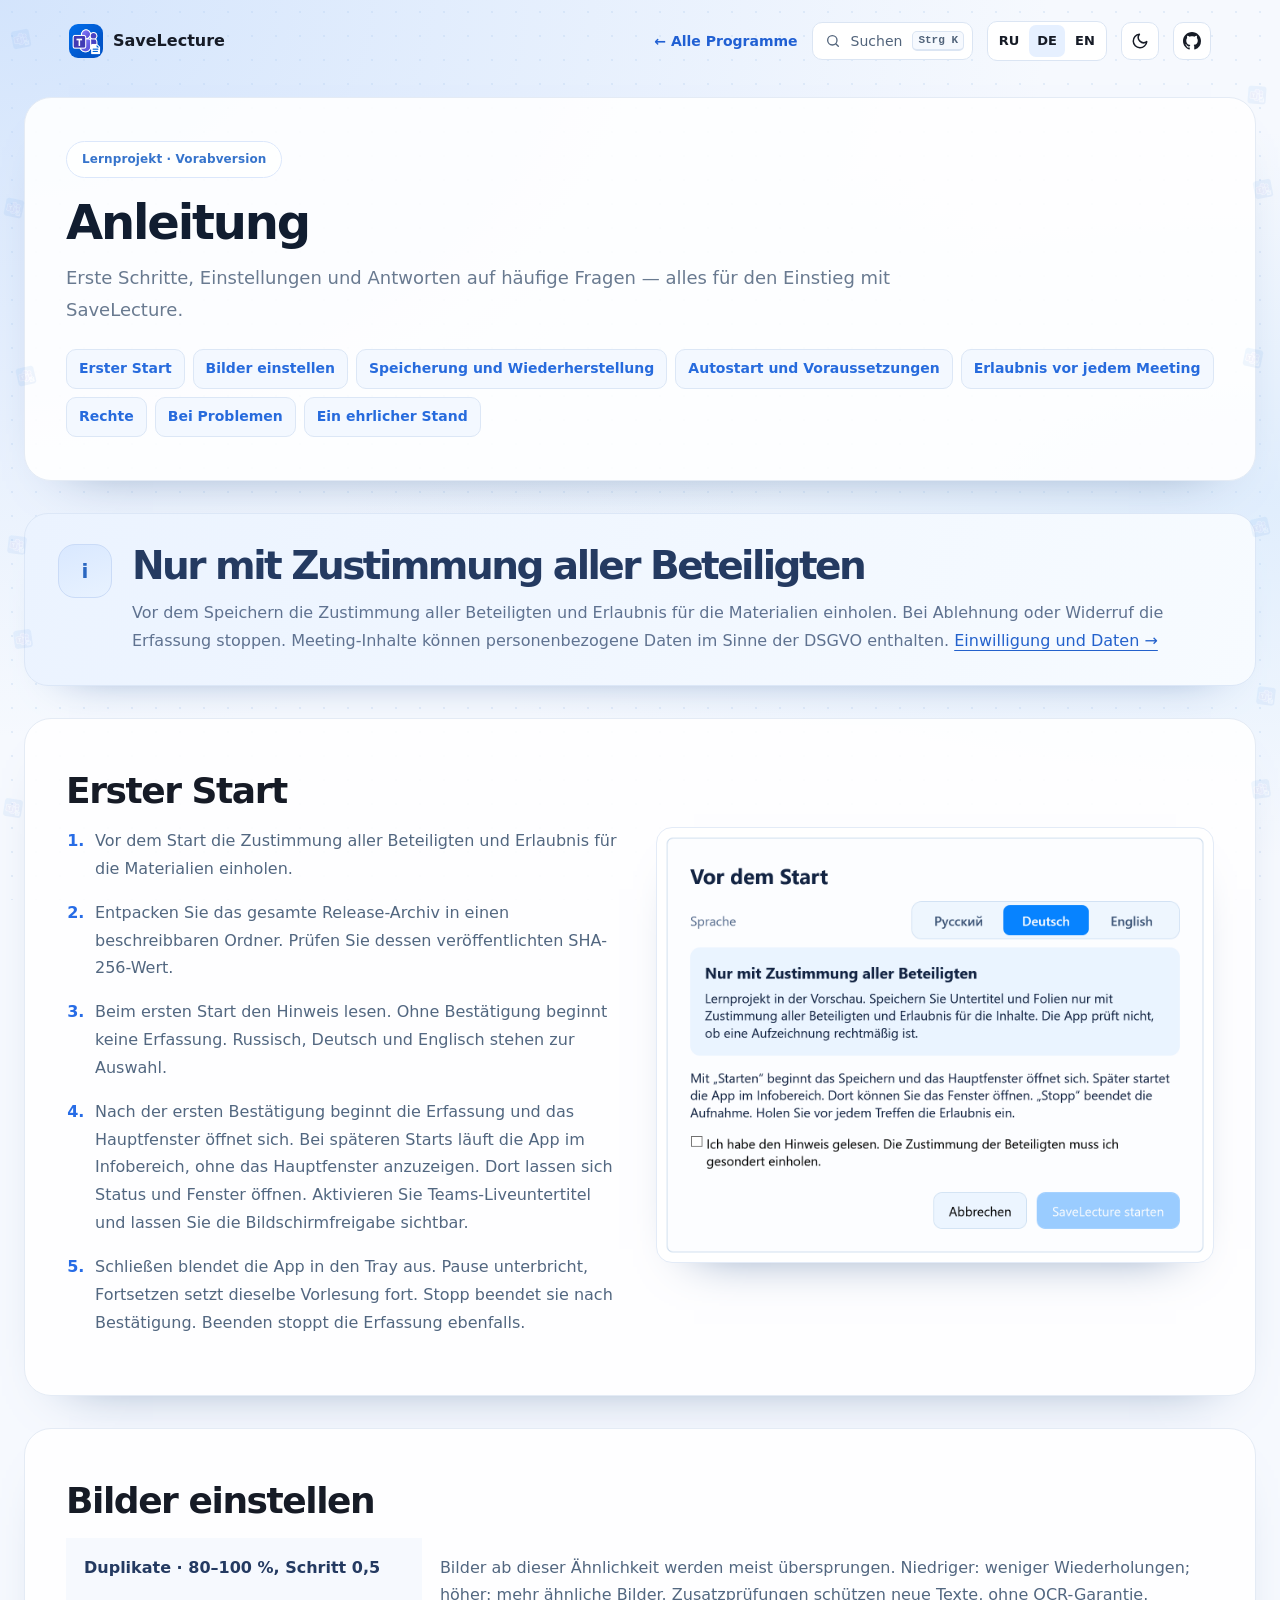
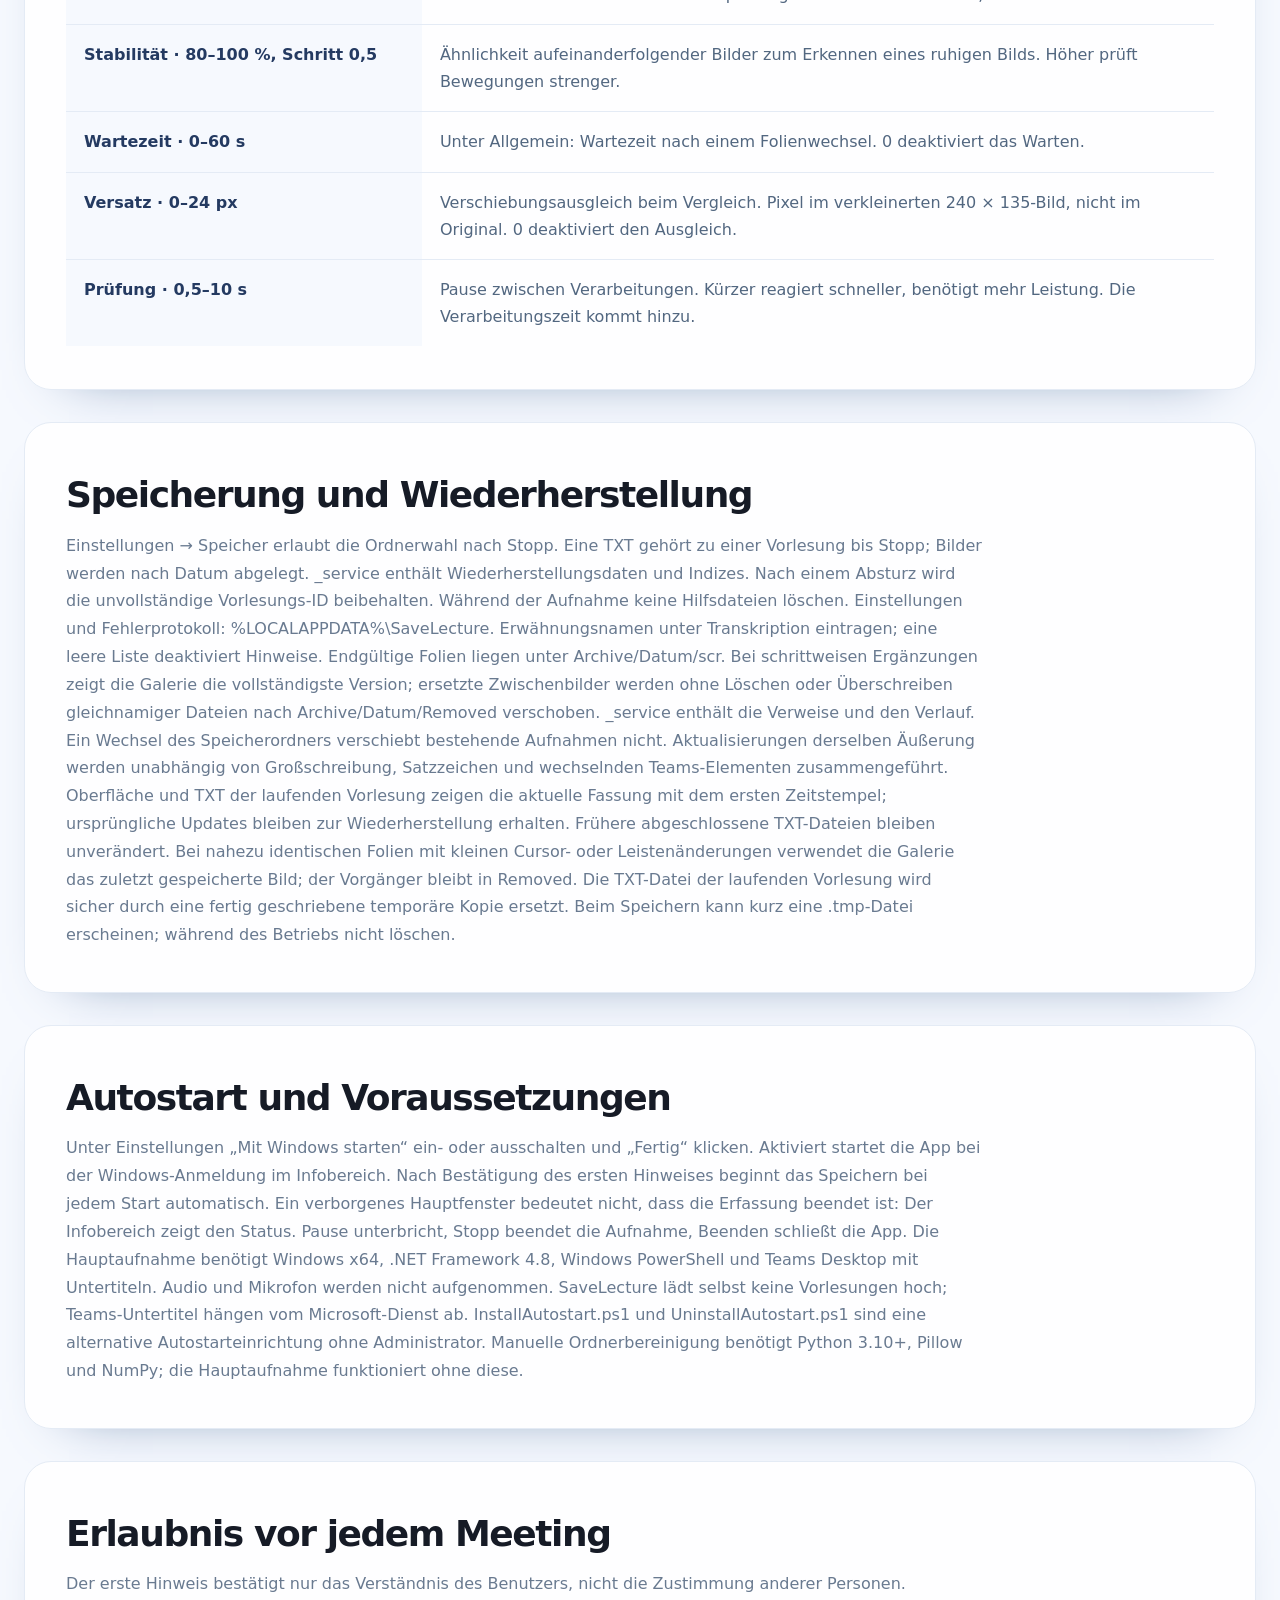
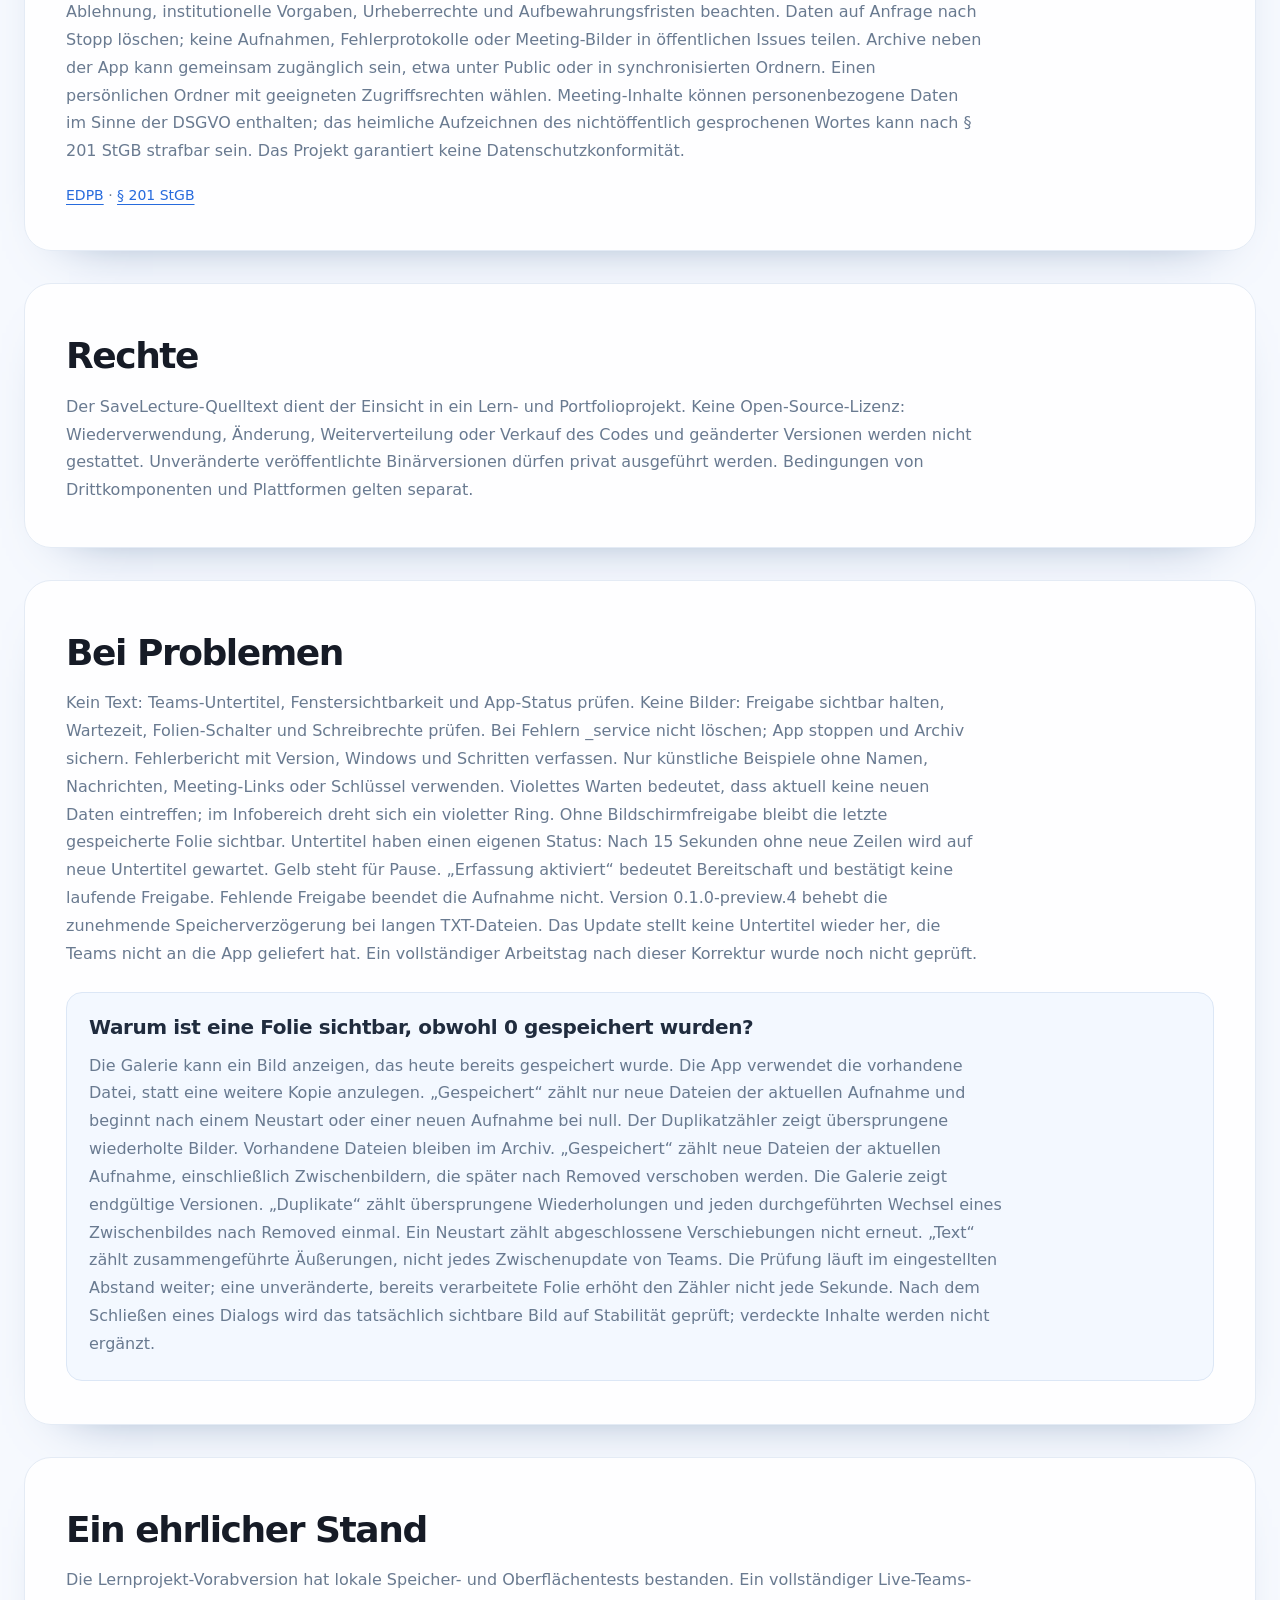
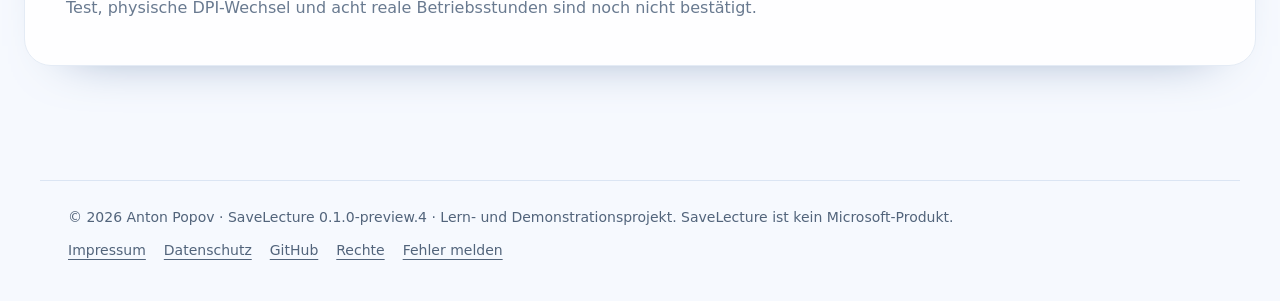
==== website/Guide-de.html @ 5f436f2b "kit: quiet side decor of program icons on wide screens One fixed, aria-hidden layer in the page marg" ====
<!doctype html>
<html lang="de"><head><meta charset="utf-8"><meta name="viewport" content="width=device-width,initial-scale=1"><meta name="color-scheme" content="light dark"><meta name="description" content="Teams-Untertitel und Folien an einem Ort. SaveLecture speichert erlaubte Lernmaterialien, damit Sie sie später in Ruhe nachlesen können."><title>SaveLecture — Anleitung</title>
<link rel="icon" href="assets/icon.png">
<script src="assets/kit/kit-theme.js"></script>
<link rel="stylesheet" href="assets/kit/kit.css?v=2026.11.06-2">
<link rel="stylesheet" href="site.css?v=24bf59f0574a">
<script src="assets/kit/programs.js?v=2026.11.06-2" defer></script>
<script src="assets/kit/kit.js?v=2026.11.06-2" defer></script>
</head>
<body class="ppk-page">
<a class="ppk-skip" href="#main">Zum Inhalt</a>
<div class="ppk-nav-wrap" id="ppk-nav-wrap">
<nav class="ppk-nav" aria-label="Hauptnavigation"><a class="ppk-brand" href="index.html"><img src="assets/icon.png" alt="" width="34" height="34"><span>SaveLecture</span></a><span class="ppk-spacer"></span><a class="ppk-back" href="https://popovantondev.github.io/popovantondev/index.html">← Alle Programme</a><button class="ppk-search-btn" type="button" data-ppk-open-search aria-label="Programme durchsuchen"><span>Suchen</span><kbd>Strg K</kbd></button><div class="ppk-langs"><a href="Guide-ru.html" lang="ru" hreflang="ru">RU</a><a href="Guide-de.html" lang="de" hreflang="de" aria-current="page">DE</a><a href="Guide-en.html" lang="en" hreflang="en">EN</a></div><button class="ppk-icon-btn ppk-theme-btn" type="button" data-ppk-theme aria-label="Farbschema wechseln"></button><a class="ppk-icon-btn ppk-gh-btn" href="https://github.com/popovantondev/SaveLecture" aria-label="GitHub"></a></nav>
</div>
<main class="shell guide" id="main"><section class="section guide-intro"><div class="eyebrow">Lernprojekt · Vorabversion</div><h1>Anleitung</h1><p class="guide-lead">Erste Schritte, Einstellungen und Antworten auf häufige Fragen — alles für den Einstieg mit SaveLecture.</p><nav class="guide-nav" aria-label="Inhalt"><a href="#steps">Erster Start</a><a href="#settings">Bilder einstellen</a><a href="#storage">Speicherung und Wiederherstellung</a><a href="#startup">Autostart und Voraussetzungen</a><a href="#privacy">Erlaubnis vor jedem Meeting</a><a href="#rights">Rechte</a><a href="#trouble">Bei Problemen</a><a href="#limits">Ein ehrlicher Stand</a></nav></section><aside class="consent"><div class="shield" aria-hidden="true">i</div><div><h2>Nur mit Zustimmung aller Beteiligten</h2><p>Vor dem Speichern die Zustimmung aller Beteiligten und Erlaubnis für die Materialien einholen. Bei Ablehnung oder Widerruf die Erfassung stoppen. Meeting-Inhalte können personenbezogene Daten im Sinne der DSGVO enthalten. <a href="Guide-de.html#privacy">Einwilligung und Daten →</a></p></div></aside><section class="section guide-section"><h2 id="steps">Erster Start</h2><div class="guide-steps"><ol><li>Vor dem Start die Zustimmung aller Beteiligten und Erlaubnis für die Materialien einholen.</li><li>Entpacken Sie das gesamte Release-Archiv in einen beschreibbaren Ordner. Prüfen Sie dessen veröffentlichten SHA-256-Wert.</li><li>Beim ersten Start den Hinweis lesen. Ohne Bestätigung beginnt keine Erfassung. Russisch, Deutsch und Englisch stehen zur Auswahl.</li><li>Nach der ersten Bestätigung beginnt die Erfassung und das Hauptfenster öffnet sich. Bei späteren Starts läuft die App im Infobereich, ohne das Hauptfenster anzuzeigen. Dort lassen sich Status und Fenster öffnen. Aktivieren Sie Teams-Liveuntertitel und lassen Sie die Bildschirmfreigabe sichtbar.</li><li>Schließen blendet die App in den Tray aus. Pause unterbricht, Fortsetzen setzt dieselbe Vorlesung fort. Stopp beendet sie nach Bestätigung. Beenden stoppt die Erfassung ebenfalls.</li></ol><a class="settings-shot" href="assets/consent-de.png?v=df753aab38fe"><img src="assets/consent-de.png?v=df753aab38fe" width="664" height="514" alt="Nur mit Zustimmung aller Beteiligten"></a></div></section><section class="section guide-section"><h2 id="settings">Bilder einstellen</h2><table class="settings-table"><tr><th>Duplikate · 80–100 %, Schritt 0,5</th><td>Bilder ab dieser Ähnlichkeit werden meist übersprungen. Niedriger: weniger Wiederholungen; höher: mehr ähnliche Bilder. Zusatzprüfungen schützen neue Texte, ohne OCR-Garantie.</td></tr><tr><th>Stabilität · 80–100 %, Schritt 0,5</th><td>Ähnlichkeit aufeinanderfolgender Bilder zum Erkennen eines ruhigen Bilds. Höher prüft Bewegungen strenger.</td></tr><tr><th>Wartezeit · 0–60 s</th><td>Unter Allgemein: Wartezeit nach einem Folienwechsel. 0 deaktiviert das Warten.</td></tr><tr><th>Versatz · 0–24 px</th><td>Verschiebungsausgleich beim Vergleich. Pixel im verkleinerten 240 × 135-Bild, nicht im Original. 0 deaktiviert den Ausgleich.</td></tr><tr><th>Prüfung · 0,5–10 s</th><td>Pause zwischen Verarbeitungen. Kürzer reagiert schneller, benötigt mehr Leistung. Die Verarbeitungszeit kommt hinzu.</td></tr></table></section><section class="section guide-section"><h2 id="storage">Speicherung und Wiederherstellung</h2><p>Einstellungen → Speicher erlaubt die Ordnerwahl nach Stopp.  Eine TXT gehört zu einer Vorlesung bis Stopp; Bilder werden nach Datum abgelegt. _service enthält Wiederherstellungsdaten und Indizes. Nach einem Absturz wird die unvollständige Vorlesungs-ID beibehalten. Während der Aufnahme keine Hilfsdateien löschen. Einstellungen und Fehlerprotokoll: %LOCALAPPDATA%\SaveLecture. Erwähnungsnamen unter Transkription eintragen; eine leere Liste deaktiviert Hinweise. Endgültige Folien liegen unter Archive/Datum/scr. Bei schrittweisen Ergänzungen zeigt die Galerie die vollständigste Version; ersetzte Zwischenbilder werden ohne Löschen oder Überschreiben gleichnamiger Dateien nach Archive/Datum/Removed verschoben. _service enthält die Verweise und den Verlauf. Ein Wechsel des Speicherordners verschiebt bestehende Aufnahmen nicht. Aktualisierungen derselben Äußerung werden unabhängig von Großschreibung, Satzzeichen und wechselnden Teams-Elementen zusammengeführt. Oberfläche und TXT der laufenden Vorlesung zeigen die aktuelle Fassung mit dem ersten Zeitstempel; ursprüngliche Updates bleiben zur Wiederherstellung erhalten. Frühere abgeschlossene TXT-Dateien bleiben unverändert. Bei nahezu identischen Folien mit kleinen Cursor- oder Leistenänderungen verwendet die Galerie das zuletzt gespeicherte Bild; der Vorgänger bleibt in Removed. Die TXT-Datei der laufenden Vorlesung wird sicher durch eine fertig geschriebene temporäre Kopie ersetzt. Beim Speichern kann kurz eine .tmp-Datei erscheinen; während des Betriebs nicht löschen.</p></section><section class="section guide-section"><h2 id="startup">Autostart und Voraussetzungen</h2><p>Unter Einstellungen „Mit Windows starten“ ein- oder ausschalten und „Fertig“ klicken. Aktiviert startet die App bei der Windows-Anmeldung im Infobereich. Nach Bestätigung des ersten Hinweises beginnt das Speichern bei jedem Start automatisch. Ein verborgenes Hauptfenster bedeutet nicht, dass die Erfassung beendet ist: Der Infobereich zeigt den Status. Pause unterbricht, Stopp beendet die Aufnahme, Beenden schließt die App. Die Hauptaufnahme benötigt Windows x64, .NET Framework 4.8, Windows PowerShell und Teams Desktop mit Untertiteln. Audio und Mikrofon werden nicht aufgenommen. SaveLecture lädt selbst keine Vorlesungen hoch; Teams-Untertitel hängen vom Microsoft-Dienst ab. InstallAutostart.ps1 und UninstallAutostart.ps1 sind eine alternative Autostarteinrichtung ohne Administrator. Manuelle Ordnerbereinigung benötigt Python 3.10+, Pillow und NumPy; die Hauptaufnahme funktioniert ohne diese.</p></section><section class="section guide-section"><h2 id="privacy">Erlaubnis vor jedem Meeting</h2><p>Der erste Hinweis bestätigt nur das Verständnis des Benutzers, nicht die Zustimmung anderer Personen. Ablehnung, institutionelle Vorgaben, Urheberrechte und Aufbewahrungsfristen beachten. Daten auf Anfrage nach Stopp löschen; keine Aufnahmen, Fehlerprotokolle oder Meeting-Bilder in öffentlichen Issues teilen. Archive neben der App kann gemeinsam zugänglich sein, etwa unter Public oder in synchronisierten Ordnern. Einen persönlichen Ordner mit geeigneten Zugriffsrechten wählen. Meeting-Inhalte können personenbezogene Daten im Sinne der DSGVO enthalten; das heimliche Aufzeichnen des nichtöffentlich gesprochenen Wortes kann nach § 201 StGB strafbar sein. Das Projekt garantiert keine Datenschutzkonformität.</p><p class="reference-links"><a href="https://www.edpb.europa.eu/sme/be-compliant/process-personal-data-lawfully_en">EDPB</a> · <a href="https://www.gesetze-im-internet.de/stgb/__201.html">§ 201 StGB</a></p></section><section class="section guide-section"><h2 id="rights">Rechte</h2><p>Der SaveLecture-Quelltext dient der Einsicht in ein Lern- und Portfolioprojekt. Keine Open-Source-Lizenz: Wiederverwendung, Änderung, Weiterverteilung oder Verkauf des Codes und geänderter Versionen werden nicht gestattet. Unveränderte veröffentlichte Binärversionen dürfen privat ausgeführt werden. Bedingungen von Drittkomponenten und Plattformen gelten separat.</p></section><section class="section guide-section"><h2 id="trouble">Bei Problemen</h2><p>Kein Text: Teams-Untertitel, Fenstersichtbarkeit und App-Status prüfen. Keine Bilder: Freigabe sichtbar halten, Wartezeit, Folien-Schalter und Schreibrechte prüfen. Bei Fehlern _service nicht löschen; App stoppen und Archiv sichern. Fehlerbericht mit Version, Windows und Schritten verfassen. Nur künstliche Beispiele ohne Namen, Nachrichten, Meeting-Links oder Schlüssel verwenden. Violettes Warten bedeutet, dass aktuell keine neuen Daten eintreffen; im Infobereich dreht sich ein violetter Ring. Ohne Bildschirmfreigabe bleibt die letzte gespeicherte Folie sichtbar. Untertitel haben einen eigenen Status: Nach 15 Sekunden ohne neue Zeilen wird auf neue Untertitel gewartet. Gelb steht für Pause. „Erfassung aktiviert“ bedeutet Bereitschaft und bestätigt keine laufende Freigabe. Fehlende Freigabe beendet die Aufnahme nicht. Version 0.1.0-preview.4 behebt die zunehmende Speicherverzögerung bei langen TXT-Dateien. Das Update stellt keine Untertitel wieder her, die Teams nicht an die App geliefert hat. Ein vollständiger Arbeitstag nach dieser Korrektur wurde noch nicht geprüft.</p><div class="guide-answer"><h3>Warum ist eine Folie sichtbar, obwohl 0 gespeichert wurden?</h3><p>Die Galerie kann ein Bild anzeigen, das heute bereits gespeichert wurde. Die App verwendet die vorhandene Datei, statt eine weitere Kopie anzulegen. „Gespeichert“ zählt nur neue Dateien der aktuellen Aufnahme und beginnt nach einem Neustart oder einer neuen Aufnahme bei null. Der Duplikatzähler zeigt übersprungene wiederholte Bilder. Vorhandene Dateien bleiben im Archiv. „Gespeichert“ zählt neue Dateien der aktuellen Aufnahme, einschließlich Zwischenbildern, die später nach Removed verschoben werden. Die Galerie zeigt endgültige Versionen. „Duplikate“ zählt übersprungene Wiederholungen und jeden durchgeführten Wechsel eines Zwischenbildes nach Removed einmal. Ein Neustart zählt abgeschlossene Verschiebungen nicht erneut. „Text“ zählt zusammengeführte Äußerungen, nicht jedes Zwischenupdate von Teams. Die Prüfung läuft im eingestellten Abstand weiter; eine unveränderte, bereits verarbeitete Folie erhöht den Zähler nicht jede Sekunde. Nach dem Schließen eines Dialogs wird das tatsächlich sichtbare Bild auf Stabilität geprüft; verdeckte Inhalte werden nicht ergänzt.</p></div></section><section class="section guide-section"><h2 id="limits">Ein ehrlicher Stand</h2><p>Die Lernprojekt-Vorabversion hat lokale Speicher- und Oberflächentests bestanden. Ein vollständiger Live-Teams-Test, physische DPI-Wechsel und acht reale Betriebsstunden sind noch nicht bestätigt.</p></section></main>
<footer class="ppk-footer">
<span>© 2026 Anton Popov · SaveLecture 0.1.0-preview.4 · Lern- und Demonstrationsprojekt. SaveLecture ist kein Microsoft-Produkt.</span>
<nav aria-label="Rechtliches"><a href="https://popovantondev.github.io/popovantondev/impressum.html">Impressum</a><a href="https://popovantondev.github.io/popovantondev/datenschutz.html">Datenschutz</a><a href="https://github.com/popovantondev/SaveLecture">GitHub</a><a href="Guide-de.html#rights">Rechte</a><a href="https://github.com/popovantondev/SaveLecture/issues/new">Fehler melden</a></nav>
</footer>
</body></html>
---- website/assets/kit/kit.css ----
/* popovantondev shared kit: tokens, header, search palette, components, footer.
   Everything is prefixed ppk-. Pages set their accent in their own CSS (see demo.html).
   Kit tokens have zero specificity (:where), so any page rule overrides them regardless of load order. */

/* ---------- tokens ---------- */
:where(:root){color-scheme:light;
  --ppk-bg:#f3f6fb;--ppk-panel:#ffffff;--ppk-ink:#172a42;--ppk-muted:#52647b;--ppk-line:#d9e3ee;
  --ppk-accent:#0f6f7c;--ppk-accent-ink:#ffffff;--ppk-tint:#e2f2f3;--ppk-hero:#0c3a45;--ppk-hero-end:#1b6b78;
  --ppk-glass:rgba(255,255,255,.76);--ppk-term:#0f1b26;--ppk-term-ink:#d6e4ef;--ppk-term-ps:#7fd4dc;--ppk-term-ok:#6ee787;--ppk-term-dim:#8fa3b6;
  --ppk-ok:#15803d;--ppk-ok-bg:#dcfce7;--ppk-ok-fg:#166534;--ppk-warn-bg:#fef3c7;--ppk-warn-fg:#92400e;
  --ppk-focus:#1a5fd0;--ppk-shadow:0 22px 50px -30px rgba(22,43,72,.35);
  --ppk-radius-s:8px;--ppk-radius-m:12px;--ppk-radius-l:20px;--ppk-radius-pill:999px;
  --ppk-font:system-ui,-apple-system,"Segoe UI",sans-serif;--ppk-mono:ui-monospace,"Cascadia Code",Consolas,monospace;--ppk-shell:1200px}
:where([data-theme="dark"]){color-scheme:dark;
  --ppk-bg:#0c131b;--ppk-panel:#131d28;--ppk-ink:#e5edf5;--ppk-muted:#9badbf;--ppk-line:#233142;
  --ppk-accent:#3cc1cc;--ppk-accent-ink:#03262b;--ppk-tint:#11343a;--ppk-hero:#082a32;--ppk-hero-end:#145a65;
  --ppk-glass:rgba(19,29,40,.76);--ppk-term:#070d13;--ppk-term-ink:#d6e4ef;--ppk-term-ps:#7fd4dc;--ppk-term-ok:#6ee787;--ppk-term-dim:#8fa3b6;
  --ppk-ok:#4ade80;--ppk-ok-bg:#14532d;--ppk-ok-fg:#bbf7d0;--ppk-warn-bg:#78350f;--ppk-warn-fg:#fde68a;
  --ppk-focus:#7ab8ff;--ppk-shadow:0 22px 50px -30px rgba(0,0,0,.7)}
@media (prefers-color-scheme:dark){:where(:root:not([data-theme])){color-scheme:dark;
  --ppk-bg:#0c131b;--ppk-panel:#131d28;--ppk-ink:#e5edf5;--ppk-muted:#9badbf;--ppk-line:#233142;
  --ppk-accent:#3cc1cc;--ppk-accent-ink:#03262b;--ppk-tint:#11343a;--ppk-hero:#082a32;--ppk-hero-end:#145a65;
  --ppk-glass:rgba(19,29,40,.76);--ppk-term:#070d13;--ppk-term-ink:#d6e4ef;--ppk-term-ps:#7fd4dc;--ppk-term-ok:#6ee787;--ppk-term-dim:#8fa3b6;
  --ppk-ok:#4ade80;--ppk-ok-bg:#14532d;--ppk-ok-fg:#bbf7d0;--ppk-warn-bg:#78350f;--ppk-warn-fg:#fde68a;
  --ppk-focus:#7ab8ff;--ppk-shadow:0 22px 50px -30px rgba(0,0,0,.7)}}

/* ---------- base (only inside pages that opt in with class ppk-page on body) ---------- */
.ppk-page{margin:0;background:radial-gradient(ellipse at 80% 0,var(--ppk-tint),transparent 55%),var(--ppk-bg);background-attachment:fixed;color:var(--ppk-ink);font:16px/1.6 var(--ppk-font);transition:background-color .3s,color .3s}
.ppk-page *,.ppk-page *::before,.ppk-page *::after{box-sizing:border-box}
:where(.ppk-page a){color:var(--ppk-accent);text-underline-offset:4px}
:where(.ppk-page img){max-width:100%;height:auto}
:where(.ppk-page button){font:inherit;color:inherit}
.ppk-page :focus-visible,.ppk-overlay :focus-visible,.ppk-nav-wrap :focus-visible,.ppk-footer :focus-visible{outline:3px solid var(--ppk-focus);outline-offset:3px}
:where(.ppk-page h1),.ppk-title{font-size:clamp(34px,4.6vw,58px);line-height:1.05;letter-spacing:-.035em;margin:14px 0 18px}
:where(.ppk-page h2),.ppk-h2{font-size:clamp(22px,2.4vw,28px);line-height:1.25;letter-spacing:-.01em;margin:0 0 6px}
.ppk-page [hidden],.ppk-overlay[hidden]{display:none!important}
.ppk-shell{max-width:var(--ppk-shell);margin:0 auto;padding:0 28px}
.ppk-section{margin:56px 0;position:relative}
.ppk-sub{color:var(--ppk-muted);margin:0 0 22px}
.ppk-sr-only{position:absolute!important;width:1px;height:1px;margin:-1px;padding:0;overflow:hidden;clip:rect(0 0 0 0);white-space:nowrap;border:0}
.ppk-skip{position:absolute;left:12px;top:-60px;z-index:200;background:var(--ppk-panel);color:var(--ppk-ink);border:2px solid var(--ppk-focus);border-radius:var(--ppk-radius-m);padding:8px 14px;font-weight:700;text-decoration:none}
.ppk-skip:focus{top:12px}
html.ppk-lock{overflow:hidden}

/* ---------- icons (CSS masks, work without JS and without inline SVG) ---------- */
.ppk-search-btn::before,.ppk-gh-btn::before,.ppk-theme-btn::before,.ppk-btn-gh::before{content:"";flex:none;background:currentColor;-webkit-mask:var(--ppk-ico) center/contain no-repeat;mask:var(--ppk-ico) center/contain no-repeat}
.ppk-search-btn::before{--ppk-ico:url("data:image/svg+xml,%3Csvg xmlns='http://www.w3.org/2000/svg' viewBox='0 0 24 24' fill='none' stroke='black' stroke-width='2' stroke-linecap='round'%3E%3Ccircle cx='11' cy='11' r='7'/%3E%3Cpath d='m20 20-3.5-3.5'/%3E%3C/svg%3E");width:16px;height:16px}
.ppk-gh-btn::before,.ppk-btn-gh::before{--ppk-ico:url("data:image/svg+xml,%3Csvg xmlns='http://www.w3.org/2000/svg' viewBox='0 0 16 16'%3E%3Cpath d='M8 0C3.58 0 0 3.58 0 8c0 3.54 2.29 6.53 5.47 7.59.4.07.55-.17.55-.38 0-.19-.01-.82-.01-1.49-2.01.37-2.53-.49-2.69-.94-.09-.23-.48-.94-.82-1.13-.28-.15-.68-.52-.01-.53.63-.01 1.08.58 1.23.82.72 1.21 1.87.87 2.33.66.07-.52.28-.87.51-1.07-1.78-.2-3.64-.89-3.64-3.95 0-.87.31-1.59.82-2.15-.08-.2-.36-1.02.08-2.12 0 0 .67-.21 2.2.82.64-.18 1.32-.27 2-.27.68 0 1.36.09 2 .27 1.53-1.04 2.2-.82 2.2-.82.44 1.1.16 1.92.08 2.12.51.56.82 1.27.82 2.15 0 3.07-1.87 3.75-3.65 3.95.29.25.54.73.54 1.48 0 1.07-.01 1.93-.01 2.2 0 .21.15.46.55.38A8.013 8.013 0 0 0 16 8c0-4.42-3.58-8-8-8z'/%3E%3C/svg%3E");width:18px;height:18px}
.ppk-theme-btn::before{--ppk-ico:url("data:image/svg+xml,%3Csvg xmlns='http://www.w3.org/2000/svg' viewBox='0 0 24 24' fill='none' stroke='black' stroke-width='2' stroke-linecap='round' stroke-linejoin='round'%3E%3Cpath d='M21 12.8A9 9 0 1 1 11.2 3a7 7 0 0 0 9.8 9.8z'/%3E%3C/svg%3E");width:18px;height:18px}
:root[data-theme="dark"] .ppk-theme-btn::before{--ppk-ico:url("data:image/svg+xml,%3Csvg xmlns='http://www.w3.org/2000/svg' viewBox='0 0 24 24' fill='none' stroke='black' stroke-width='2' stroke-linecap='round'%3E%3Ccircle cx='12' cy='12' r='4.5'/%3E%3Cpath d='M12 2v2M12 20v2M4.9 4.9l1.4 1.4M17.7 17.7l1.4 1.4M2 12h2M20 12h2M4.9 19.1l1.4-1.4M17.7 6.3l1.4-1.4'/%3E%3C/svg%3E")}
@media (prefers-color-scheme:dark){:root:not([data-theme]) .ppk-theme-btn::before{--ppk-ico:url("data:image/svg+xml,%3Csvg xmlns='http://www.w3.org/2000/svg' viewBox='0 0 24 24' fill='none' stroke='black' stroke-width='2' stroke-linecap='round'%3E%3Ccircle cx='12' cy='12' r='4.5'/%3E%3Cpath d='M12 2v2M12 20v2M4.9 4.9l1.4 1.4M17.7 17.7l1.4 1.4M2 12h2M20 12h2M4.9 19.1l1.4-1.4M17.7 6.3l1.4-1.4'/%3E%3C/svg%3E")}}
.ppk-search-btn:has(svg)::before,.ppk-icon-btn:has(svg)::before,.ppk-btn-gh:has(svg)::before{display:none}

/* ---------- header: static markup, JS only improves it ---------- */
.ppk-nav-wrap{position:sticky;top:0;z-index:40;padding:10px 0 0}
.ppk-nav-wrap.ppk-floating{padding-inline:8px}
.ppk-nav{position:relative;isolation:isolate;max-width:var(--ppk-shell);margin:0 auto;display:flex;align-items:center;gap:14px;padding:10px 28px;border:1px solid transparent;border-radius:0;font:14px/1.3 var(--ppk-font);color:var(--ppk-ink);transition:border-color .25s,border-radius .25s}
/* Glass pill is a separate layer: the header jump to the pill changes layout once, the glass, blur and shadow only fade in (opacity), so scrolling past the threshold stays cheap. */
.ppk-nav::before{content:"";position:absolute;inset:-1px;z-index:-1;border-radius:inherit;background:var(--ppk-glass);-webkit-backdrop-filter:blur(14px) saturate(1.4);backdrop-filter:blur(14px) saturate(1.4);box-shadow:0 10px 30px -18px rgba(0,0,0,.35);opacity:0;pointer-events:none;transition:opacity .25s}
.ppk-nav *,.ppk-nav *::before,.ppk-nav *::after{box-sizing:border-box}
.ppk-floating .ppk-nav{max-width:980px;padding:8px 10px 8px 16px;border-color:var(--ppk-line);border-radius:var(--ppk-radius-pill)}
.ppk-floating .ppk-nav::before{opacity:1}
.ppk-brand{display:flex;align-items:center;gap:10px;min-width:0;font-size:16px;font-weight:750;color:var(--ppk-ink);text-decoration:none;white-space:nowrap}
.ppk-brand img{width:34px;height:34px;flex:none;border-radius:9px}
.ppk-brand span{overflow:hidden;text-overflow:ellipsis;padding:3px 4px 3px 0;margin:-3px -4px -3px 0}
.ppk-spacer{flex:1}
.ppk-back{display:inline-flex;align-items:center;min-height:38px;font-size:14px;font-weight:650;color:var(--ppk-accent);text-decoration:none;white-space:nowrap}
.ppk-back:hover{text-decoration:underline;text-underline-offset:4px}
.ppk-search-btn{display:none;align-items:center;gap:10px;min-height:38px;padding:6px 8px 6px 12px;border:1px solid var(--ppk-line);border-radius:10px;background:var(--ppk-panel);color:var(--ppk-muted);font:inherit;font-size:14px;cursor:pointer;transition:border-color .2s}
.ppk-search-btn:hover{border-color:var(--ppk-accent)}
html.ppk-js .ppk-search-btn{display:flex}
.ppk-search-btn kbd,.ppk-kbd{font:600 11px/1 var(--ppk-mono);border:1px solid var(--ppk-line);border-bottom-width:2px;border-radius:5px;padding:3px 5px;color:var(--ppk-muted);background:var(--ppk-bg)}
.ppk-langs{display:flex;gap:2px;padding:3px;border:1px solid var(--ppk-line);border-radius:10px;background:var(--ppk-panel)}
.ppk-langs a{display:grid;place-items:center;min-width:36px;min-height:32px;border-radius:7px;color:var(--ppk-ink);font-size:13px;font-weight:700;text-decoration:none}
.ppk-langs a:hover{background:var(--ppk-bg)}
.ppk-langs a[aria-current]{background:var(--ppk-tint);color:var(--ppk-ink)}
.ppk-icon-btn{display:grid;place-items:center;width:38px;height:38px;padding:0;border:1px solid var(--ppk-line);border-radius:10px;background:var(--ppk-panel);color:var(--ppk-ink);text-decoration:none;cursor:pointer;transition:border-color .2s}
.ppk-icon-btn:hover{border-color:var(--ppk-accent)}
.ppk-icon-btn svg{width:18px;height:18px}
html:not(.ppk-js) .ppk-theme-btn{display:none}

/* ---------- hero parts ---------- */
.ppk-hero{display:grid;grid-template-columns:minmax(0,1fr) minmax(0,1.05fr);gap:40px;align-items:center;margin:34px 0 10px}
.ppk-hero>*{min-width:0}
.ppk-pill{display:inline-flex;align-items:center;gap:8px;max-width:100%;padding:4px 12px 4px 4px;border:1px solid var(--ppk-line);border-radius:var(--ppk-radius-pill);background:var(--ppk-panel);color:var(--ppk-ink);font-size:13px;text-decoration:none;transition:border-color .2s,transform .2s}
.ppk-pill:hover{border-color:var(--ppk-accent);transform:translateY(-1px)}
.ppk-pill .ppk-new{flex:none;background:var(--ppk-accent);color:var(--ppk-accent-ink);border-radius:var(--ppk-radius-pill);padding:2px 8px;font-weight:800;font-size:11px;letter-spacing:.04em}
.ppk-pill .ppk-more{color:var(--ppk-accent);font-weight:650;white-space:nowrap}
.ppk-lead{margin:0 0 18px;color:var(--ppk-muted);font-size:19px}
.ppk-status{display:inline-block;padding:4px 10px;border-radius:var(--ppk-radius-s);background:var(--ppk-tint);color:var(--ppk-accent);font-size:14px;font-weight:700}
.ppk-actions{display:flex;flex-wrap:wrap;align-items:center;gap:10px;margin:22px 0 14px}
.ppk-btn{display:inline-flex;align-items:center;gap:10px;min-height:46px;padding:10px 16px;border:1px solid var(--ppk-line);border-radius:11px;background:var(--ppk-panel);color:var(--ppk-accent);font-size:15px;font-weight:700;text-decoration:none;cursor:pointer;transition:transform .15s,box-shadow .2s,border-color .2s}
.ppk-btn:hover{transform:translateY(-1px);box-shadow:0 8px 20px -12px rgba(0,0,0,.35);border-color:var(--ppk-accent)}
.ppk-btn-primary{background:var(--ppk-accent);border-color:var(--ppk-accent);color:var(--ppk-accent-ink)}
.ppk-btn-gh{color:var(--ppk-ink)}
.ppk-chip{display:inline-flex;align-items:center;gap:6px;padding:1px 7px;border:1px solid var(--ppk-line);border-radius:7px;background:var(--ppk-bg);color:var(--ppk-muted);font-size:12px;font-weight:600}
.ppk-dot{display:inline-block;width:9px;height:9px;border-radius:50%;background:var(--ppk-accent)}
.ppk-requirements{margin:0;padding-left:14px;border-left:3px solid var(--ppk-line);color:var(--ppk-muted);font-size:14px}
.ppk-requirements strong{display:block;color:var(--ppk-ink)}
.ppk-preview{position:relative;margin:0;overflow:hidden;border:1px solid var(--ppk-line);border-radius:22px;background:var(--ppk-panel);box-shadow:var(--ppk-shadow)}
.ppk-stage{display:grid;place-items:center;padding:18px;background:linear-gradient(145deg,var(--ppk-hero),var(--ppk-hero-end))}
.ppk-stage img{display:block;width:auto;max-height:470px;filter:drop-shadow(0 8px 18px rgba(0,0,0,.25))}
.ppk-preview figcaption{padding:12px 18px;color:var(--ppk-muted);font-size:14px}

/* ---------- bento ---------- */
.ppk-bento{display:grid;grid-template-columns:repeat(3,minmax(0,1fr));gap:16px}
.ppk-tile{position:relative;min-width:0;overflow:hidden;padding:22px;border:1px solid var(--ppk-line);border-radius:var(--ppk-radius-l);background:var(--ppk-panel)}
.ppk-tile h3{margin:0 0 4px;font-size:18px}
.ppk-tile p{margin:0 0 14px;color:var(--ppk-muted);font-size:15px}
.ppk-wide{grid-column:span 2}
.ppk-term{min-height:178px;overflow:hidden;padding:14px 16px;border-radius:14px;background:var(--ppk-term);color:var(--ppk-term-ink);font:13.5px/1.75 var(--ppk-mono)}
.ppk-term-bar{display:flex;gap:6px;margin-bottom:10px}
.ppk-term-bar i{width:10px;height:10px;border-radius:50%;background:#4a586a}
.ppk-term-out>div{overflow-wrap:anywhere}
.ppk-term .ppk-ps{color:var(--ppk-term-ps)}
.ppk-term .ppk-ok{color:var(--ppk-term-ok)}
.ppk-term .ppk-dim{color:var(--ppk-term-dim)}
.ppk-cursor{display:inline-block;width:8px;height:1.05em;background:var(--ppk-term-ink);vertical-align:-2px;animation:ppk-blink 1s steps(1) infinite}
@keyframes ppk-blink{50%{opacity:0}}
.ppk-chips{display:flex;flex-wrap:wrap;gap:8px}
.ppk-chips span{padding:6px 12px;border:1px solid var(--ppk-line);border-radius:var(--ppk-radius-pill);background:var(--ppk-bg);font-size:14px;font-weight:600;transition:transform .2s,border-color .2s}
.ppk-chips span:hover{transform:translateY(-2px);border-color:var(--ppk-accent)}
.ppk-live{display:inline-flex;align-items:center;gap:8px;color:var(--ppk-ok);font-size:15px;font-weight:700}
.ppk-live::before{content:"";width:10px;height:10px;border-radius:50%;background:var(--ppk-ok);box-shadow:0 0 0 0 rgba(22,163,74,.55);animation:ppk-pulse 2s infinite}
@keyframes ppk-pulse{70%{box-shadow:0 0 0 10px rgba(22,163,74,0)}100%{box-shadow:0 0 0 0 rgba(22,163,74,0)}}
.ppk-checks{display:grid;gap:8px;margin:0;padding:0;list-style:none;font-size:15px}
.ppk-checks li::before{content:"\2713";margin-right:8px;color:var(--ppk-ok);font-weight:800}

/* ---------- steps ---------- */
.ppk-process{padding:26px;border:1px solid var(--ppk-line);border-radius:18px;background:var(--ppk-panel)}
.ppk-flow{display:grid;grid-template-columns:repeat(3,minmax(0,1fr));gap:12px;margin:14px 0 0;padding:0;list-style:none;counter-reset:ppk-step}
.ppk-flow li{padding:14px 16px;border:1px solid var(--ppk-line);border-radius:var(--ppk-radius-m);background:var(--ppk-bg)}
.ppk-flow li::before{counter-increment:ppk-step;content:counter(ppk-step,decimal-leading-zero);display:block;color:var(--ppk-accent);font-size:14px;font-weight:700}

/* ---------- tabs and program cards ---------- */
.ppk-tabs{display:inline-flex;flex-wrap:wrap;gap:4px;padding:4px;border:1px solid var(--ppk-line);border-radius:14px;background:var(--ppk-panel)}
.ppk-tabs button{padding:8px 14px;min-height:38px;border:0;border-radius:10px;background:transparent;color:var(--ppk-muted);font-size:14px;font-weight:650;cursor:pointer;transition:background-color .2s,color .2s}
.ppk-tabs button:hover{color:var(--ppk-ink)}
.ppk-tabs button[aria-selected="true"]{background:var(--ppk-accent);color:var(--ppk-accent-ink)}
.ppk-app-grid{display:grid;grid-template-columns:repeat(auto-fill,minmax(230px,1fr));gap:12px;margin-top:16px}
.ppk-app-card{display:flex;align-items:flex-start;gap:12px;padding:14px;border:1px solid var(--ppk-line);border-radius:14px;background:var(--ppk-panel);color:var(--ppk-ink);text-decoration:none;animation:ppk-fade .35s ease both;transition:border-color .2s,transform .2s}
.ppk-app-card:hover{border-color:var(--ppk-accent);transform:translateY(-2px)}
.ppk-app-card img{flex:none;width:36px;height:36px;border-radius:9px}
.ppk-app-card b{display:block;font-size:15px}
.ppk-app-card small{display:block;color:var(--ppk-muted);font-size:13px;line-height:1.4}
@keyframes ppk-fade{from{opacity:0;transform:translateY(6px)}}

/* ---------- demo frame ---------- */
.ppk-demo{overflow:hidden;border:1px solid var(--ppk-line);border-radius:var(--ppk-radius-l);background:var(--ppk-panel);box-shadow:var(--ppk-shadow)}
.ppk-demo-head{display:flex;flex-wrap:wrap;align-items:center;gap:10px;padding:12px 16px;border-bottom:1px solid var(--ppk-line);font-weight:700}
.ppk-demo-label{margin-left:auto;padding:3px 10px;border-radius:var(--ppk-radius-pill);background:var(--ppk-warn-bg);color:var(--ppk-warn-fg);font-size:13px;font-weight:700}
.ppk-demo-body{display:grid;grid-template-columns:220px minmax(0,1fr);min-height:250px}
.ppk-demo-side{display:grid;align-content:start;gap:10px;padding:16px;border-right:1px solid var(--ppk-line);font-size:14px}
.ppk-field{padding:8px 10px;border:1px solid var(--ppk-line);border-radius:10px;background:var(--ppk-bg)}
.ppk-field small{display:block;color:var(--ppk-muted)}
.ppk-demo-main{min-width:0;padding:16px}
.ppk-rows{display:grid;gap:6px;margin:0 0 12px;padding:0;list-style:none}
.ppk-rows li{display:grid;grid-template-columns:minmax(0,1fr) auto;gap:10px;align-items:center;padding:8px 12px;border:1px solid var(--ppk-line);border-radius:10px;font-size:14px;animation:ppk-fade .3s ease both}
.ppk-rows li>:first-child{overflow-wrap:anywhere}
.ppk-badge{padding:2px 8px;border-radius:6px;background:var(--ppk-tint);color:var(--ppk-ink);font-size:12px;font-weight:700}
.ppk-badge-ok{background:var(--ppk-ok-bg);color:var(--ppk-ok-fg)}
.ppk-badge-warn{background:var(--ppk-warn-bg);color:var(--ppk-warn-fg)}
.ppk-progress{height:8px;margin:10px 0;overflow:hidden;border:1px solid var(--ppk-line);border-radius:99px;background:var(--ppk-bg)}
.ppk-progress i{display:block;width:0;height:100%;background:var(--ppk-accent);transition:width .25s linear}
.ppk-demo-empty{padding:24px 0;color:var(--ppk-muted);font-size:14px}
.ppk-demo-done{color:var(--ppk-ok);font-weight:700}

/* ---------- search palette (built by kit.js) ---------- */
.ppk-overlay{position:fixed;inset:0;z-index:100;display:grid;place-items:start center;padding:12vh 16px 16px;background:rgba(8,15,24,.55);-webkit-backdrop-filter:blur(3px);backdrop-filter:blur(3px);font:16px/1.5 var(--ppk-font);color:var(--ppk-ink)}
.ppk-overlay *,.ppk-overlay *::before,.ppk-overlay *::after{box-sizing:border-box}
.ppk-palette{width:min(620px,100%);overflow:hidden;border:1px solid var(--ppk-line);border-radius:16px;background:var(--ppk-panel);box-shadow:0 30px 80px -20px rgba(0,0,0,.5);animation:ppk-pop .18s ease}
@keyframes ppk-pop{from{opacity:0;transform:translateY(-8px) scale(.98)}}
.ppk-phead{display:flex;align-items:center;border-bottom:1px solid var(--ppk-line)}
.ppk-palette-input{flex:1;min-width:0;padding:16px 18px;border:0;background:transparent;color:var(--ppk-ink);font:inherit;font-size:17px;outline:none}
.ppk-palette-input::placeholder{color:var(--ppk-muted);opacity:1}
.ppk-phead:focus-within{box-shadow:inset 0 -2px 0 var(--ppk-focus)}
.ppk-pclose{margin-right:12px;padding:6px 8px;border:1px solid var(--ppk-line);border-radius:7px;background:var(--ppk-bg);color:var(--ppk-muted);font:600 12px/1 var(--ppk-mono);cursor:pointer}
.ppk-plist{max-height:min(420px,55vh);margin:0;padding:6px;overflow:auto;list-style:none}
.ppk-pitem{display:flex;align-items:center;gap:12px;padding:9px 10px;border-radius:10px;color:var(--ppk-ink);text-decoration:none}
.ppk-pitem[aria-selected="true"]{background:var(--ppk-tint);box-shadow:inset 3px 0 0 var(--ppk-accent)}
.ppk-pitem img,.ppk-pletter{flex:none;width:30px;height:30px;border-radius:8px}
.ppk-pletter{display:grid;place-items:center;background:var(--ppk-accent);color:var(--ppk-accent-ink);font-weight:800}
.ppk-ptext{min-width:0}
.ppk-pname{display:block;font-weight:650}
.ppk-ptext small{display:block;overflow:hidden;color:var(--ppk-muted);font-size:12px;text-overflow:ellipsis;white-space:nowrap}
.ppk-pempty{margin:0;padding:22px 18px;color:var(--ppk-muted)}
.ppk-pfoot{display:flex;gap:14px;padding:9px 14px;border-top:1px solid var(--ppk-line);color:var(--ppk-muted);font-size:12px}

/* ---------- footer ---------- */
.ppk-footer{display:flex;flex-wrap:wrap;justify-content:space-between;gap:12px 16px;max-width:var(--ppk-shell);margin:60px auto 0;padding:26px 28px 40px;border-top:1px solid var(--ppk-line);color:var(--ppk-muted);font:14px/1.5 var(--ppk-font)}
.ppk-footer nav{display:flex;flex-wrap:wrap;gap:6px 18px}
.ppk-footer a{color:var(--ppk-muted);text-decoration:underline;text-underline-offset:4px}
.ppk-footer a:hover{color:var(--ppk-ink)}

/* ---------- long text (Guide pages): opt in with class ppk-prose ---------- */
.ppk-prose{line-height:1.7}
.ppk-prose table{display:block;max-width:100%;overflow-x:auto;border-collapse:collapse}
.ppk-prose th,.ppk-prose td{padding:8px 12px;border:1px solid var(--ppk-line);text-align:left;vertical-align:top}
.ppk-prose th{background:var(--ppk-tint)}
.ppk-prose pre,.ppk-prose code{font-family:var(--ppk-mono);font-size:.92em}
.ppk-prose pre{max-width:100%;overflow-x:auto;padding:14px 16px;border-radius:var(--ppk-radius-m);background:var(--ppk-term);color:var(--ppk-term-ink)}
.ppk-prose :not(pre)>code{padding:1px 6px;border-radius:6px;background:var(--ppk-tint)}
.ppk-prose blockquote{margin:1em 0;padding:2px 16px;border-left:3px solid var(--ppk-accent);color:var(--ppk-muted)}

/* ---------- scroll reveal (hidden state only exists when JS runs) ---------- */
html.ppk-js .ppk-reveal:not(.ppk-in){opacity:0;transform:translateY(14px)}
.ppk-reveal{transition:opacity .6s ease,transform .6s ease}

/* ---------- small screens ---------- */
@media (max-width:900px){.ppk-hero{grid-template-columns:1fr}.ppk-bento{grid-template-columns:1fr 1fr}}
@media (max-width:640px){
  .ppk-shell,.ppk-footer{padding-left:16px;padding-right:16px}
  .ppk-nav{gap:8px;padding:8px 12px}
  .ppk-back{font-size:0;justify-content:center;width:38px;padding:0}
  .ppk-back::before{content:"\2190";font-size:20px}
  .ppk-search-btn span,.ppk-search-btn kbd{display:none}
  .ppk-search-btn{padding:0;width:38px;justify-content:center}
  .ppk-langs a{min-width:32px}
  .ppk-bento{grid-template-columns:1fr}
  .ppk-wide{grid-column:auto}
  .ppk-flow{grid-template-columns:1fr}
  .ppk-demo-body{grid-template-columns:1fr}
  .ppk-demo-side{border-right:0;border-bottom:1px solid var(--ppk-line)}
  .ppk-demo-label{margin-left:0}
  .ppk-pfoot{display:none}
  .ppk-overlay{padding-top:8vh}
}
@media (max-width:520px){
  .ppk-nav{flex-wrap:wrap;row-gap:6px}
  .ppk-nav::after{content:"";order:4;flex-basis:100%;height:0}
  .ppk-brand{order:1;margin-right:auto}
  .ppk-theme-btn{order:2}
  .ppk-gh-btn{order:3}
  .ppk-back{order:5}
  .ppk-search-btn{order:6;margin-left:auto}
  .ppk-langs{order:7}
  .ppk-spacer{display:none}
  .ppk-floating .ppk-nav{border-radius:26px;padding:8px 10px}
  .ppk-tile{padding:18px}
}

@media (prefers-reduced-motion:reduce){
  .ppk-nav-wrap,.ppk-nav,.ppk-nav::before,.ppk-pill,.ppk-btn,.ppk-chips span,.ppk-app-card,.ppk-reveal,.ppk-progress i,.ppk-page{transition:none!important}
  .ppk-palette,.ppk-app-card,.ppk-rows li,.ppk-cursor,.ppk-live::before{animation:none!important}
  html.ppk-js .ppk-reveal:not(.ppk-in){opacity:1;transform:none}
}
@media (forced-colors:active){.ppk-pitem[aria-selected="true"]{outline:2px solid Highlight}.ppk-tabs button[aria-selected="true"]{outline:2px solid Highlight}}

/* side decor (kit.js builds it on screens >= 1280px; nothing without JS) */
.ppk-decor{display:none}
@media (min-width:1280px){
  .ppk-decor{display:block;position:fixed;inset:0;z-index:0;overflow:hidden;pointer-events:none;container-type:inline-size;opacity:0;transition:opacity 1.2s ease}
  .ppk-decor.ppk-decor-on{opacity:1}
  .ppk-decor-side{position:absolute;top:0;bottom:0;width:calc((100cqi - var(--ppk-decor-shell,var(--ppk-shell)))/2);animation:ppk-decor-drift 90s ease-in-out infinite alternate;will-change:transform}
  .ppk-decor-l{left:0}
  .ppk-decor-r{right:0;animation-direction:alternate-reverse}
  .ppk-decor-i{--ppk-sz:clamp(18px,calc(var(--ppk-k,1) * ((100cqi - var(--ppk-decor-shell,var(--ppk-shell)))/2 - 28px)),72px);position:absolute;top:var(--ppk-y,0);left:calc(var(--ppk-x,.5) * (100% - 1.2 * var(--ppk-sz)) + .1 * var(--ppk-sz));width:var(--ppk-sz);height:var(--ppk-sz);object-fit:contain;opacity:.06;transform:rotate(var(--ppk-r,0deg));user-select:none}
  [data-theme="dark"] .ppk-decor-i{opacity:.08}
}
@keyframes ppk-decor-drift{from{transform:translateY(-10px)}to{transform:translateY(10px)}}
@media print{.ppk-decor{display:none!important}}
@media (prefers-reduced-motion:reduce){.ppk-decor{transition:none}.ppk-decor-side{animation:none;will-change:auto}}
---- website/site.css ----
*{box-sizing:border-box}
html{scroll-behavior:smooth}
body{min-width:320px;margin:0;-webkit-font-smoothing:antialiased;text-rendering:optimizeLegibility}
a{text-underline-offset:4px;text-decoration-thickness:1px}
a:focus-visible{outline:3px solid var(--focus);outline-offset:4px}
.shell{width:min(calc(100% - 48px),1240px);margin-left:auto;margin-right:auto}

main.shell{padding-bottom:54px}
.hero{position:relative;isolation:isolate;overflow:hidden;margin-top:25px}
.eyebrow{position:relative;z-index:2;display:inline-flex;align-items:center;max-width:100%;font-size:12px;font-weight:750;line-height:1.45}
h1{position:relative;z-index:1;line-height:1.04;margin:22px 0 18px}
h1 span{display:block}
.lead{position:relative;z-index:1;max-width:730px;margin:0;font-size:18px;line-height:1.74}
.actions{position:relative;z-index:1;display:flex;gap:12px;flex-wrap:wrap;margin-top:27px}
.button{display:inline-flex;align-items:center;justify-content:center;min-height:47px;padding:11px 19px;text-decoration:none;font-size:14px;font-weight:740;transition:all .2s ease}
.button:hover{transform:translateY(-2px)}
.note{position:relative;z-index:1;margin:18px 0 0;font-size:13px;letter-spacing:.02em}
.screen-wrap{position:relative;z-index:1;margin-top:36px}
.screen-wrap>a,.screen-wrap img{display:block;width:100%}
.screen-wrap img{height:auto;max-width:100%}
.caption{font-size:13px;line-height:1.55}
.section{margin-top:32px}
.kicker{font-size:12px;font-weight:750;line-height:1.4;text-transform:uppercase;letter-spacing:.13em}
h2{line-height:1.12;letter-spacing:-.045em;margin:9px 0 16px}
.grid{display:grid;grid-template-columns:repeat(3,minmax(0,1fr));gap:18px;margin-top:25px}
.card{min-width:0}
.number{display:inline-flex;align-items:center;justify-content:center;font-size:13px;font-weight:780}
h3{line-height:1.25;margin:0 0 12px;letter-spacing:-.034em}
.card p,.section p,.consent p,.details p{margin:0;line-height:1.74}
.consent{display:grid;grid-template-columns:auto 1fr;align-items:start;gap:20px;margin-top:32px}
.consent h2{margin:0 0 12px}
.shield{display:grid;place-items:center;font-size:20px;font-weight:850}
.split{display:grid;grid-template-columns:minmax(0,1fr) minmax(280px,440px);align-items:center;gap:40px}
.split p{margin:0 0 24px}
.split img{display:block;max-width:100%;width:100%;height:auto}
.details{padding:24px 26px}
footer{padding:0 0 26px}
.footer-inner{display:flex;align-items:center;justify-content:space-between;gap:20px;flex-wrap:wrap;font-size:14px;line-height:1.6}
.footer-inner>div{display:flex;flex-wrap:wrap;gap:18px}
@media(max-width:950px){.grid,.split{grid-template-columns:1fr}.split{gap:24px}.hero{padding-left:36px!important;padding-right:36px!important}.grid{gap:14px}}
@media(max-width:650px){.shell{width:calc(100% - 28px)}.hero{margin-top:17px;padding:35px 22px 24px!important}.lead{font-size:16px}.section{margin-top:24px;padding:26px 21px!important}.consent{grid-template-columns:1fr;gap:14px;margin-top:24px;padding:24px 22px!important}.screen-wrap{margin-top:26px}.footer-inner{gap:12px}.grid{margin-top:19px}}
@media(max-width:390px){.actions .button{width:100%}}
@media(prefers-reduced-motion:reduce){*,*::before,*::after{scroll-behavior:auto!important;transition:none!important}}

:root{color-scheme:light;--focus:#78b6f5;--ink:#161b26;--muted:#67788d;--blue:#276ce6}
body.ppk-page{font:16px/1.7 -apple-system,BlinkMacSystemFont,"SF Pro Display","Segoe UI",system-ui,sans-serif;color:var(--ink);background:radial-gradient(ellipse at 0% 0%,rgba(174,206,250,.48),transparent 58%),radial-gradient(ellipse at 100% 55%,rgba(183,216,250,.35),transparent 52%),radial-gradient(rgba(117,162,219,.15) .8px,transparent .8px),#f6f9fe;background-size:100% 100%,100% 100%,24px 24px,auto;background-repeat:no-repeat,no-repeat,repeat,no-repeat;background-attachment:fixed}
a{color:#276bdd}

.hero{padding:38px 40px 28px;border:1px solid rgba(255,255,255,.98);border-radius:37px;background:radial-gradient(circle at 83% -10%,#d4e5ff,transparent 39%),radial-gradient(circle at -8% 90%,#eee9ff,transparent 36%),linear-gradient(140deg,#fff 10%,#eef5ff 100%);box-shadow:0 34px 66px -49px #648dc7}
.hero::after{content:"";position:absolute;right:-100px;top:-120px;width:510px;height:510px;border-radius:50%;border:1px solid rgba(92,145,232,.10);box-shadow:0 0 0 75px rgba(90,143,232,.035),0 0 0 150px rgba(90,143,232,.02)}
.eyebrow{padding:9px 15px;border:1px solid #dbe7fb;border-radius:99px;background:rgba(255,255,255,.73);color:#3674cc;letter-spacing:.01em}
h1{max-width:940px;color:#111d30;font-size:clamp(42px,4.5vw,60px);font-weight:810;letter-spacing:-.075em}
h1 span{color:#3877df;background:linear-gradient(95deg,#235dca,#6e93e9);background-clip:text;-webkit-background-clip:text;-webkit-text-fill-color:transparent}
.lead{color:#61738d}
.button{background:rgba(255,255,255,.84);border:1px solid #dce6f6;border-radius:14px;color:#245fca;box-shadow:0 9px 23px -20px #3d7cdd}
.button:hover{background:#fff;color:#1e59bc}
.button.primary{background:#276def;border-color:#276def;color:#fff;box-shadow:0 16px 28px -18px #286fe9}
.button.primary:hover{background:#1c5ed7;color:#fff}
.note{color:#7b8ca4}
.screen-wrap{padding:15px 15px 11px;border-radius:25px;border:1px solid rgba(200,215,240,.8);background:rgba(255,255,255,.73);box-shadow:0 24px 51px -37px #668bc0}
.screen-wrap img{border-radius:0;background:transparent}
.caption{margin:14px 4px 2px;color:#7889a0}
.section{padding:43px 41px;border-radius:27px;border:1px solid #e4ebf5;background:rgba(255,255,255,.9);box-shadow:0 25px 55px -45px #637fa7}
.kicker{color:#437cd0}
h2{font-size:clamp(32px,4.05vw,48px);font-weight:780;letter-spacing:-.065em}
.card{padding:26px 24px 27px;border-radius:23px;border:1px solid #e8edf6;background:linear-gradient(160deg,#fafcff,#f3f7fd)}
.number{width:44px;height:44px;border-radius:14px;margin-bottom:20px;color:#2e6bc8;background:linear-gradient(145deg,#d9e9ff,#eaf2ff);border:1px solid #d6e5fb}
h3{font-size:21px;font-weight:740;color:#202c3e}
.card p,.section p,.details p{color:#697a90}
.consent{padding:30px 33px;border-radius:24px;border:1px solid #dce7f7;background:linear-gradient(110deg,#ebf3ff,#f7fbff);box-shadow:0 24px 48px -42px #5e82b6}
.consent h2{font-size:clamp(28px,3.2vw,39px);color:#243a61}
.consent p{color:#5f7290}
.consent a{color:#2361cc}
.shield{width:54px;height:54px;border-radius:17px;background:linear-gradient(160deg,#d9e8ff,#e8f2ff);border:1px solid #cadbf7;color:#2b67c1}
.settings-shot{display:block;min-width:0;padding:8px;border:1px solid #e3ebf7;border-radius:16px;background:#fff;box-shadow:0 24px 50px -38px #627fa9}
.split img{border:0;border-radius:0;background:transparent}
.split .button{margin-top:0;background:#eff5ff}
.details{border:1px solid #e4ebf5;background:#f6f9fe;border-radius:19px}
footer .footer-inner{padding-top:24px;border-top:1px solid #e1e9f4;color:#8190a3}
footer a{color:#6980a1}
@media(max-width:650px){.hero{border-radius:25px}h1{font-size:clamp(43px,10.6vw,62px)}.screen-wrap{padding:10px 10px 7px;border-radius:19px}.section{border-radius:22px}.card{padding:22px 20px;border-radius:18px}}

/* Keep native window proportions and a compact first screen. */
.screen-wrap:before{display:none}.screen-wrap{padding:12px;border:1px solid #dce7f4;box-shadow:0 20px 48px -35px #6984ac}.screen-wrap img,.split img,.guide img{display:block;max-width:100%;height:auto;object-fit:contain;border-radius:0}.hero:after{opacity:.35}.hero{background:linear-gradient(140deg,#fff,#eef5ff)}.grid{grid-template-columns:repeat(3,minmax(0,1fr))}.split{grid-template-columns:minmax(0,1fr) minmax(0,1fr)}.card,.split>*,.hero{min-width:0}.button{margin-top:0}.actions{gap:12px}
@media(max-width:950px){.grid,.split{grid-template-columns:minmax(0,1fr)}}

.guide-intro{margin-top:25px}
.guide h1{font-size:clamp(36px,4vw,48px);margin:20px 0 14px;letter-spacing:-.045em}
.guide-lead{max-width:75ch;font-size:18px}
.guide-nav{display:flex;flex-wrap:wrap;gap:8px;margin-top:24px}
.guide-nav a{padding:7px 12px;border:1px solid #dce7f6;border-radius:10px;background:#f3f8ff;font-size:14px;font-weight:650;text-decoration:none}
.guide-nav a:hover{background:#e7f1ff}
.guide-section h2{font-size:clamp(28px,3vw,36px);letter-spacing:-.04em;scroll-margin-top:24px}
.guide-section p{max-width:90ch;overflow-wrap:anywhere}
.guide-steps{display:grid;grid-template-columns:minmax(0,1fr) minmax(0,1fr);gap:32px;align-items:start}
.guide-steps ol{margin:0;padding-left:24px;color:#526780}
.guide-steps li{padding-left:5px;margin-bottom:16px;line-height:1.74}
.guide-steps li::marker{color:#276ce6;font-weight:750}
.guide .settings-shot img{width:100%}
.settings-table{width:100%;border-collapse:collapse;text-align:left;color:#526780;font-size:16px}
.settings-table th,.settings-table td{padding:16px 18px;border-bottom:1px solid #e4ebf5;vertical-align:top;overflow-wrap:anywhere}
.settings-table th{width:31%;font-weight:650;color:#243a61;background:#f6f9fe}
.settings-table tr:last-child th,.settings-table tr:last-child td{border-bottom:0}
.reference-links{margin-top:18px!important;font-size:14px}
.guide-answer{margin-top:24px;padding:22px;border:1px solid #dce7f6;border-radius:16px;background:#f3f8ff}
.guide-answer h3{font-size:20px;letter-spacing:-.02em}
@media(max-width:950px){.guide-steps{grid-template-columns:minmax(0,1fr)}.guide-steps .settings-shot{max-width:660px}}
@media(max-width:650px){.guide-intro{margin-top:18px}.guide-lead{font-size:16px}.guide-nav{margin-top:20px}.guide-nav a{font-size:13px}.settings-table,.settings-table tbody,.settings-table tr,.settings-table th,.settings-table td{display:block;width:100%}.settings-table th{border-bottom:0;padding:14px 12px 6px;border-radius:10px 10px 0 0}.settings-table td{padding:6px 12px 14px}.settings-table tr+tr{margin-top:8px}}

/* Responsive presentation polish. */

.download-consent{font-size:15px;line-height:1.6;font-weight:650;margin:14px 0}.download-consent a{color:inherit}.caption,.note{font-size:14px}.screen-wrap{max-width:100%;margin-inline:auto}.screen-wrap img,.settings-shot img{object-fit:contain;height:auto}
@media(max-width:760px){.screen-wrap{margin-top:24px}.screen-wrap a{display:block}}

/* ---- shared kit ---- */
/* Accent and surfaces for the kit components (navigation, pill, bento, footer). Light and dark. */
:root{--ppk-bg:#f6f9fe;--ppk-panel:#ffffff;--ppk-ink:#161b26;--ppk-muted:#52647b;--ppk-line:#dbe5f3;--ppk-accent:#2160d3;--ppk-accent-ink:#ffffff;--ppk-tint:#e6f0ff;--ppk-hero:#1c3f7a;--ppk-hero-end:#3b72d4;--ppk-focus:#1a5fd0}
:root[data-theme="dark"]{--ppk-bg:#0b1322;--ppk-panel:#12203a;--ppk-ink:#e8eefb;--ppk-muted:#a9b9d3;--ppk-line:#27385a;--ppk-accent:#7fb0ff;--ppk-accent-ink:#06172e;--ppk-tint:#172b4f;--ppk-hero:#0e1d38;--ppk-hero-end:#1d3a6e;--ppk-focus:#9cc4ff}
@media (prefers-color-scheme:dark){:root:not([data-theme]){--ppk-bg:#0b1322;--ppk-panel:#12203a;--ppk-ink:#e8eefb;--ppk-muted:#a9b9d3;--ppk-line:#27385a;--ppk-accent:#7fb0ff;--ppk-accent-ink:#06172e;--ppk-tint:#172b4f;--ppk-hero:#0e1d38;--ppk-hero-end:#1d3a6e;--ppk-focus:#9cc4ff}}
body.ppk-page{background:radial-gradient(ellipse at 0% 0%,rgba(174,206,250,.48),transparent 58%),radial-gradient(ellipse at 100% 55%,rgba(183,216,250,.35),transparent 52%),radial-gradient(rgba(117,162,219,.15) .8px,transparent .8px),#f6f9fe;background-size:100% 100%,100% 100%,24px 24px,auto;background-repeat:no-repeat,no-repeat,repeat,no-repeat;background-attachment:fixed}
.ppk-pill{margin-top:6px}
.hero .ppk-pill{position:relative;z-index:2;margin-bottom:14px}
.actions .ppk-btn{min-height:47px;padding:11px 19px;border-radius:14px;font-size:14px;font-weight:740}
.ppk-bento-section{margin-top:32px}
.ppk-tile h3{color:var(--ppk-ink)}
.ppk-tile p{color:var(--ppk-muted)}
.ppk-checks li{color:var(--ppk-ink)}
.shell p,.shell li{overflow-wrap:anywhere}

/* Dark theme (switch in the kit header; follows the system when no choice is stored). */
:root[data-theme="dark"] body.ppk-page{color-scheme:dark;color:#e8eefb;background:radial-gradient(ellipse at 0% 0%,rgba(40,80,150,.35),transparent 58%),radial-gradient(ellipse at 100% 55%,rgba(30,60,120,.3),transparent 52%),#0b1322;background-attachment:fixed}
:root[data-theme="dark"] a{color:#8fb7f5}
:root[data-theme="dark"] .hero{background:linear-gradient(140deg,#13233f,#0f1c34);border-color:#27385a;box-shadow:none}
:root[data-theme="dark"] .eyebrow{background:rgba(255,255,255,.06);border-color:#2f4570;color:#9ec3ff}
:root[data-theme="dark"] h1{color:#f2f6ff}
:root[data-theme="dark"] h1 span{background:linear-gradient(95deg,#8ab8ff,#bcd4ff);-webkit-background-clip:text;background-clip:text;-webkit-text-fill-color:transparent}
:root[data-theme="dark"] h2,:root[data-theme="dark"] h3,:root[data-theme="dark"] .consent h2,:root[data-theme="dark"] .guide-answer h3{color:#eaf1ff}
:root[data-theme="dark"] .lead,:root[data-theme="dark"] .note,:root[data-theme="dark"] .caption,:root[data-theme="dark"] .card p,:root[data-theme="dark"] .section p,:root[data-theme="dark"] .details p,:root[data-theme="dark"] .consent p,:root[data-theme="dark"] .guide-steps ol,:root[data-theme="dark"] .settings-table,:root[data-theme="dark"] .guide-lead{color:#a9b9d3}
:root[data-theme="dark"] .button{background:#16284a;border-color:#2c4270;color:#a9ccff;box-shadow:none}
:root[data-theme="dark"] .button:hover{background:#1c3359;color:#fff}
:root[data-theme="dark"] .button.primary{background:#5b97f5;border-color:#5b97f5;color:#06172e}
:root[data-theme="dark"] .button.primary:hover{background:#79abff;color:#06172e}
:root[data-theme="dark"] .screen-wrap{background:#12203a;border-color:#27385a;box-shadow:none}
:root[data-theme="dark"] .section{background:#12203a;border-color:#27385a;box-shadow:none}
:root[data-theme="dark"] .kicker,:root[data-theme="dark"] .guide-steps li::marker{color:#8fb7f5}
:root[data-theme="dark"] .card{background:#162744;border-color:#27385a}
:root[data-theme="dark"] .number,:root[data-theme="dark"] .shield{background:#1d3560;border-color:#2c4a80;color:#a9ccff}
:root[data-theme="dark"] .consent{background:linear-gradient(110deg,#142a4f,#112040);border-color:#2c4270;box-shadow:none}
:root[data-theme="dark"] .consent a,:root[data-theme="dark"] .download-consent a{color:#8fb7f5}
:root[data-theme="dark"] .details{background:#0f1c34;border-color:#27385a}
:root[data-theme="dark"] .split .button{background:#16284a}
:root[data-theme="dark"] .guide-nav a{background:#16284a;border-color:#2c4270;color:#a9ccff}
:root[data-theme="dark"] .guide-nav a:hover{background:#1c3359}
:root[data-theme="dark"] .settings-table th{background:#0f1c34;color:#eaf1ff}
:root[data-theme="dark"] .settings-table th,:root[data-theme="dark"] .settings-table td{border-color:#27385a}
:root[data-theme="dark"] .guide-answer{background:#142a4f;border-color:#2c4270}
:root[data-theme="dark"] .hero::after{opacity:.15}
@media (prefers-color-scheme:dark){
:root:not([data-theme]) body.ppk-page{color-scheme:dark;color:#e8eefb;background:radial-gradient(ellipse at 0% 0%,rgba(40,80,150,.35),transparent 58%),radial-gradient(ellipse at 100% 55%,rgba(30,60,120,.3),transparent 52%),#0b1322;background-attachment:fixed}
:root:not([data-theme]) a{color:#8fb7f5}
:root:not([data-theme]) .hero{background:linear-gradient(140deg,#13233f,#0f1c34);border-color:#27385a;box-shadow:none}
:root:not([data-theme]) .eyebrow{background:rgba(255,255,255,.06);border-color:#2f4570;color:#9ec3ff}
:root:not([data-theme]) h1{color:#f2f6ff}
:root:not([data-theme]) h1 span{background:linear-gradient(95deg,#8ab8ff,#bcd4ff);-webkit-background-clip:text;background-clip:text;-webkit-text-fill-color:transparent}
:root:not([data-theme]) h2,:root:not([data-theme]) h3,:root:not([data-theme]) .consent h2,:root:not([data-theme]) .guide-answer h3{color:#eaf1ff}
:root:not([data-theme]) .lead,:root:not([data-theme]) .note,:root:not([data-theme]) .caption,:root:not([data-theme]) .card p,:root:not([data-theme]) .section p,:root:not([data-theme]) .details p,:root:not([data-theme]) .consent p,:root:not([data-theme]) .guide-steps ol,:root:not([data-theme]) .settings-table,:root:not([data-theme]) .guide-lead{color:#a9b9d3}
:root:not([data-theme]) .button{background:#16284a;border-color:#2c4270;color:#a9ccff;box-shadow:none}
:root:not([data-theme]) .button:hover{background:#1c3359;color:#fff}
:root:not([data-theme]) .button.primary{background:#5b97f5;border-color:#5b97f5;color:#06172e}
:root:not([data-theme]) .button.primary:hover{background:#79abff;color:#06172e}
:root:not([data-theme]) .screen-wrap{background:#12203a;border-color:#27385a;box-shadow:none}
:root:not([data-theme]) .section{background:#12203a;border-color:#27385a;box-shadow:none}
:root:not([data-theme]) .kicker,:root:not([data-theme]) .guide-steps li::marker{color:#8fb7f5}
:root:not([data-theme]) .card{background:#162744;border-color:#27385a}
:root:not([data-theme]) .number,:root:not([data-theme]) .shield{background:#1d3560;border-color:#2c4a80;color:#a9ccff}
:root:not([data-theme]) .consent{background:linear-gradient(110deg,#142a4f,#112040);border-color:#2c4270;box-shadow:none}
:root:not([data-theme]) .consent a,:root:not([data-theme]) .download-consent a{color:#8fb7f5}
:root:not([data-theme]) .details{background:#0f1c34;border-color:#27385a}
:root:not([data-theme]) .split .button{background:#16284a}
:root:not([data-theme]) .guide-nav a{background:#16284a;border-color:#2c4270;color:#a9ccff}
:root:not([data-theme]) .guide-nav a:hover{background:#1c3359}
:root:not([data-theme]) .settings-table th{background:#0f1c34;color:#eaf1ff}
:root:not([data-theme]) .settings-table th,:root:not([data-theme]) .settings-table td{border-color:#27385a}
:root:not([data-theme]) .guide-answer{background:#142a4f;border-color:#2c4270}
:root:not([data-theme]) .hero::after{opacity:.15}
}
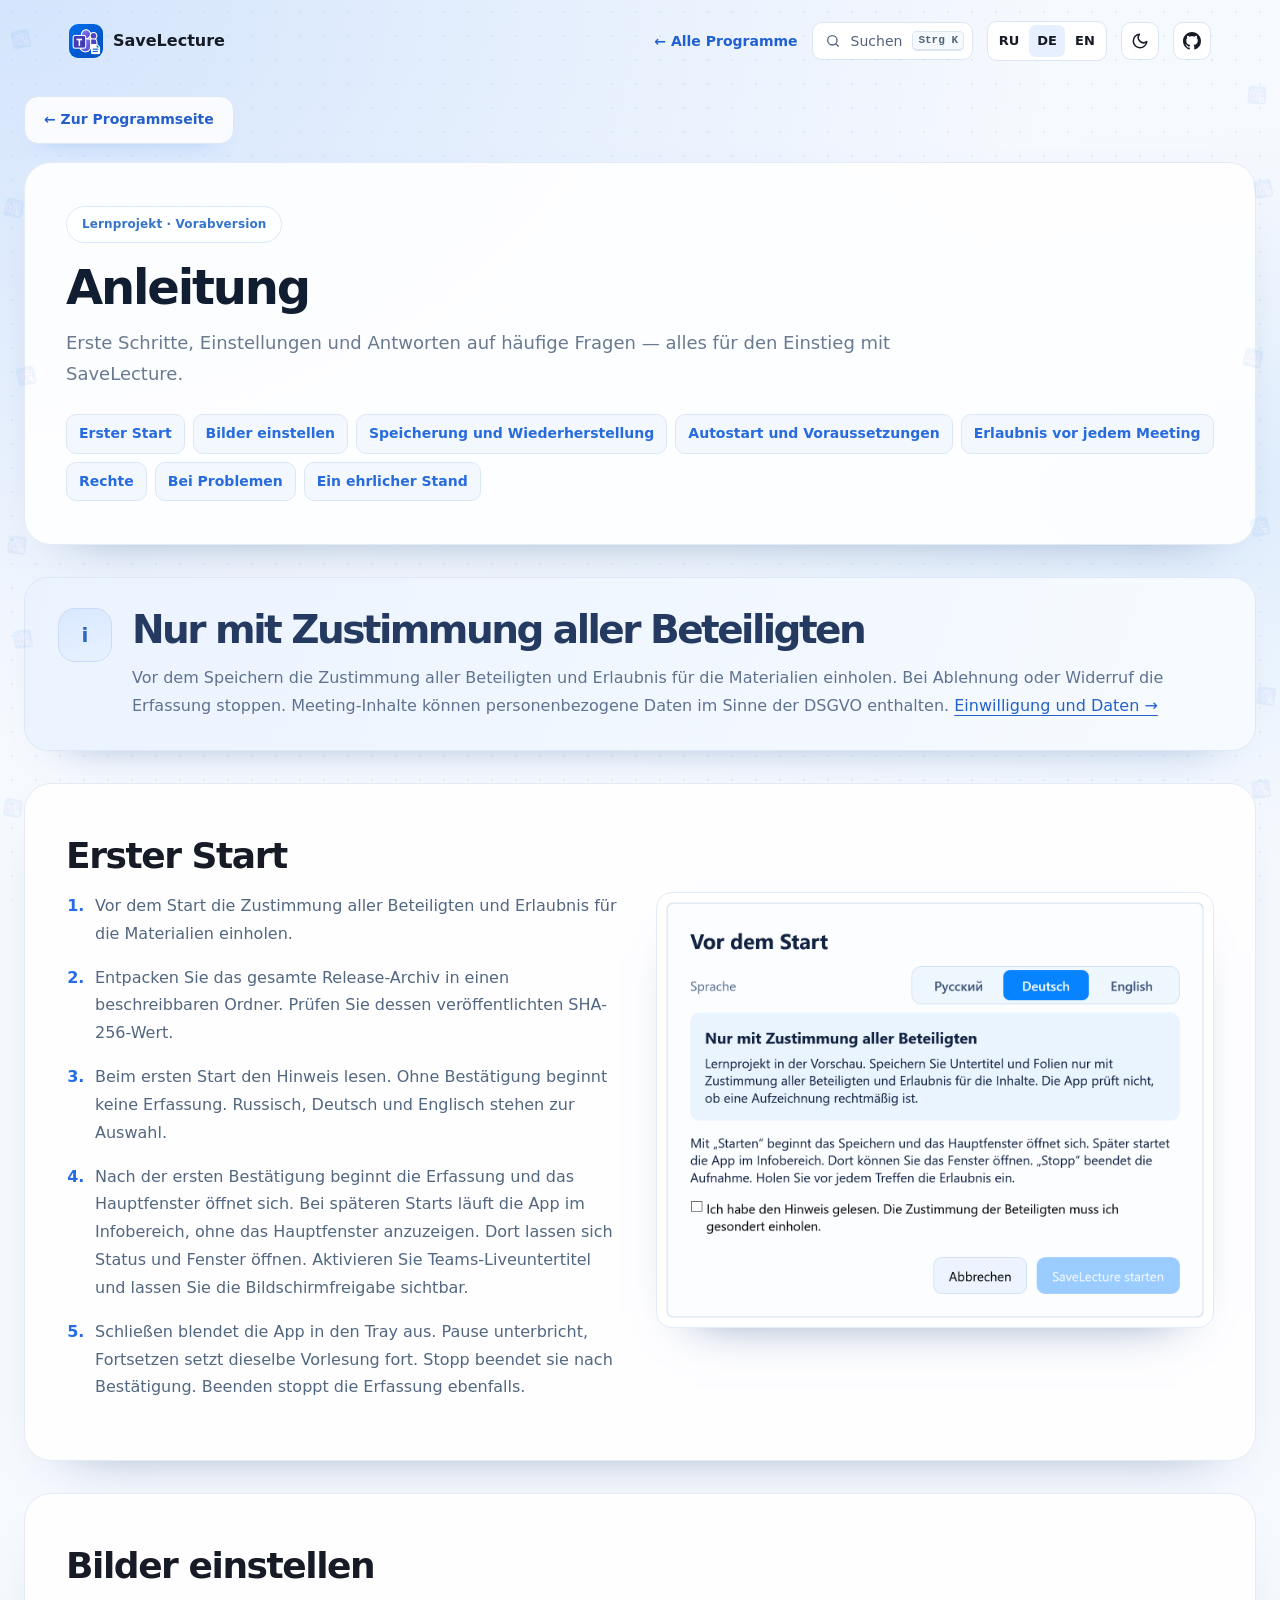
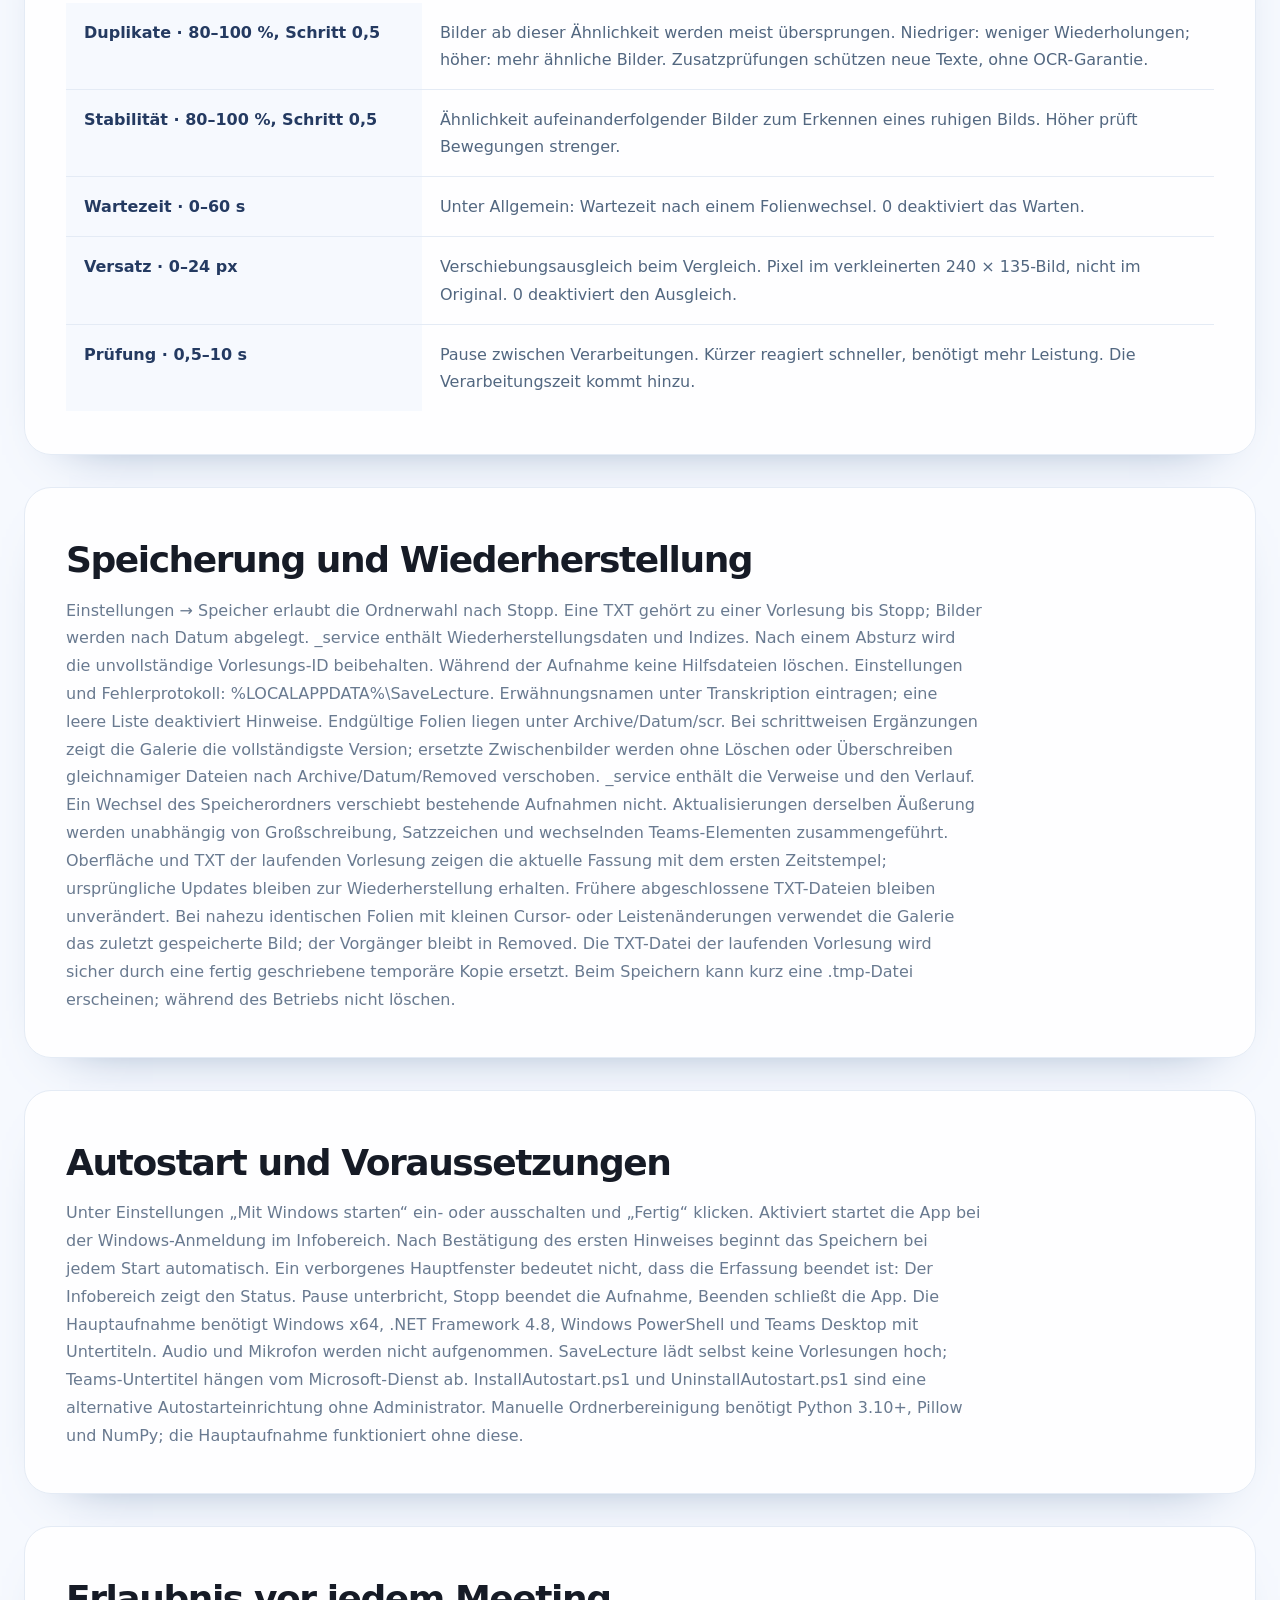
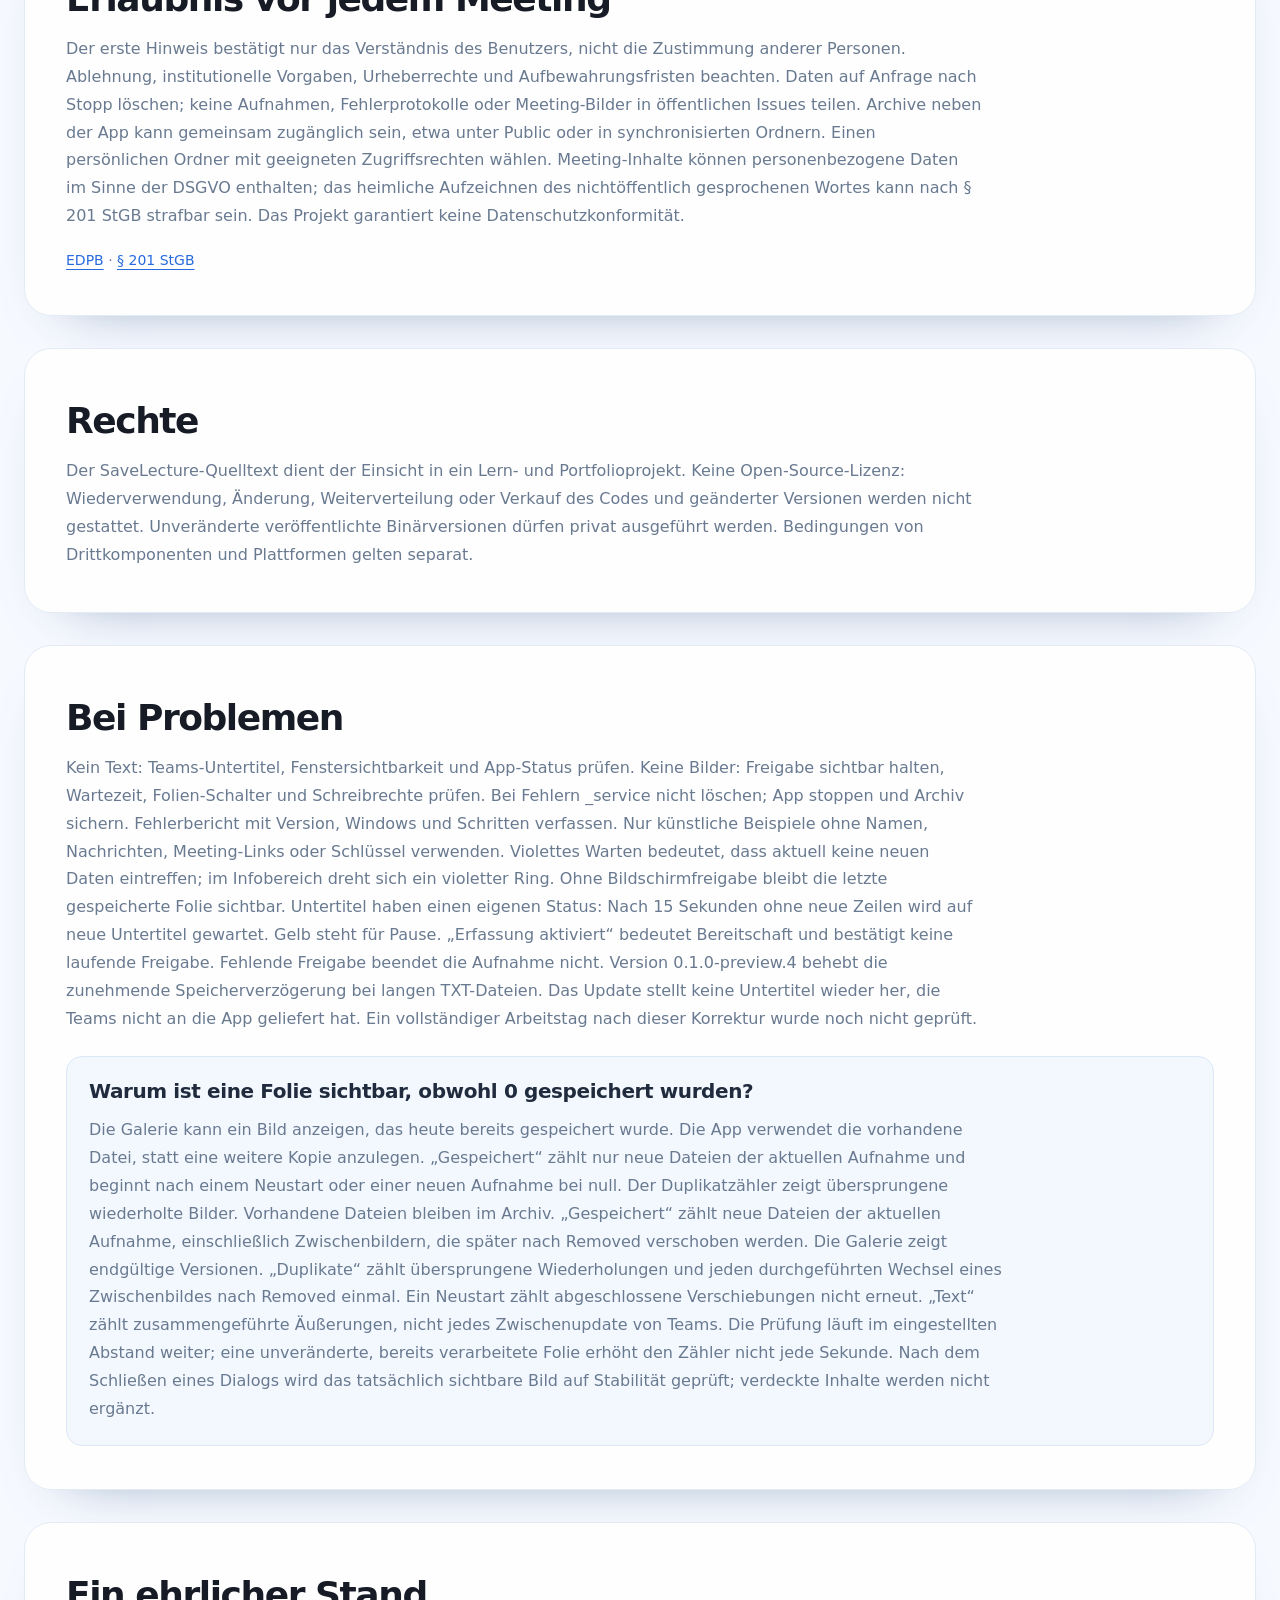
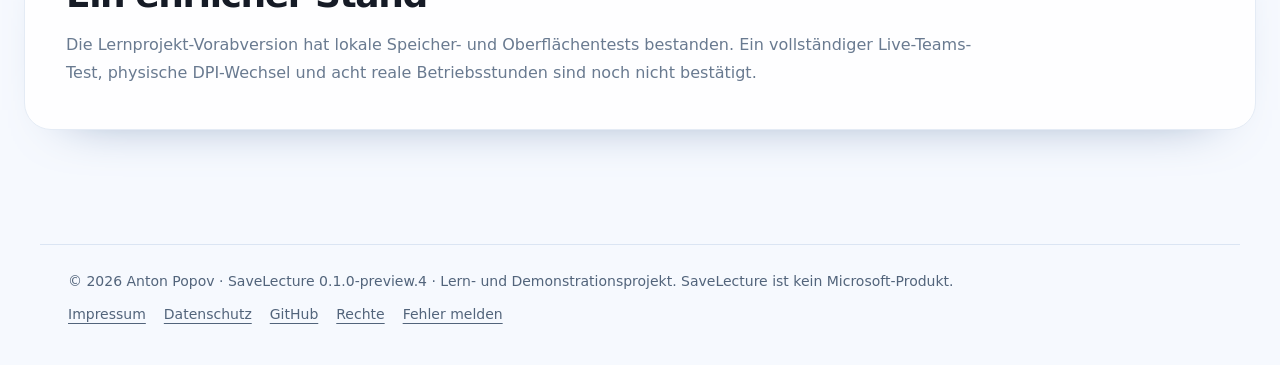
==== commit 091b2154: "guide: button back to the program page Every guide page opens with a visible link to the program's o" ====
--- a/website/Guide-de.html
+++ b/website/Guide-de.html
@@ -3,7 +3,7 @@
 <link rel="icon" href="assets/icon.png">
 <script src="assets/kit/kit-theme.js"></script>
 <link rel="stylesheet" href="assets/kit/kit.css?v=2026.11.06-2">
-<link rel="stylesheet" href="site.css?v=24bf59f0574a">
+<link rel="stylesheet" href="site.css?v=7d92232aeaea">
 <script src="assets/kit/programs.js?v=2026.11.06-2" defer></script>
 <script src="assets/kit/kit.js?v=2026.11.06-2" defer></script>
 </head>
@@ -12,7 +12,7 @@
 <div class="ppk-nav-wrap" id="ppk-nav-wrap">
 <nav class="ppk-nav" aria-label="Hauptnavigation"><a class="ppk-brand" href="index.html"><img src="assets/icon.png" alt="" width="34" height="34"><span>SaveLecture</span></a><span class="ppk-spacer"></span><a class="ppk-back" href="https://popovantondev.github.io/popovantondev/index.html">← Alle Programme</a><button class="ppk-search-btn" type="button" data-ppk-open-search aria-label="Programme durchsuchen"><span>Suchen</span><kbd>Strg K</kbd></button><div class="ppk-langs"><a href="Guide-ru.html" lang="ru" hreflang="ru">RU</a><a href="Guide-de.html" lang="de" hreflang="de" aria-current="page">DE</a><a href="Guide-en.html" lang="en" hreflang="en">EN</a></div><button class="ppk-icon-btn ppk-theme-btn" type="button" data-ppk-theme aria-label="Farbschema wechseln"></button><a class="ppk-icon-btn ppk-gh-btn" href="https://github.com/popovantondev/SaveLecture" aria-label="GitHub"></a></nav>
 </div>
-<main class="shell guide" id="main"><section class="section guide-intro"><div class="eyebrow">Lernprojekt · Vorabversion</div><h1>Anleitung</h1><p class="guide-lead">Erste Schritte, Einstellungen und Antworten auf häufige Fragen — alles für den Einstieg mit SaveLecture.</p><nav class="guide-nav" aria-label="Inhalt"><a href="#steps">Erster Start</a><a href="#settings">Bilder einstellen</a><a href="#storage">Speicherung und Wiederherstellung</a><a href="#startup">Autostart und Voraussetzungen</a><a href="#privacy">Erlaubnis vor jedem Meeting</a><a href="#rights">Rechte</a><a href="#trouble">Bei Problemen</a><a href="#limits">Ein ehrlicher Stand</a></nav></section><aside class="consent"><div class="shield" aria-hidden="true">i</div><div><h2>Nur mit Zustimmung aller Beteiligten</h2><p>Vor dem Speichern die Zustimmung aller Beteiligten und Erlaubnis für die Materialien einholen. Bei Ablehnung oder Widerruf die Erfassung stoppen. Meeting-Inhalte können personenbezogene Daten im Sinne der DSGVO enthalten. <a href="Guide-de.html#privacy">Einwilligung und Daten →</a></p></div></aside><section class="section guide-section"><h2 id="steps">Erster Start</h2><div class="guide-steps"><ol><li>Vor dem Start die Zustimmung aller Beteiligten und Erlaubnis für die Materialien einholen.</li><li>Entpacken Sie das gesamte Release-Archiv in einen beschreibbaren Ordner. Prüfen Sie dessen veröffentlichten SHA-256-Wert.</li><li>Beim ersten Start den Hinweis lesen. Ohne Bestätigung beginnt keine Erfassung. Russisch, Deutsch und Englisch stehen zur Auswahl.</li><li>Nach der ersten Bestätigung beginnt die Erfassung und das Hauptfenster öffnet sich. Bei späteren Starts läuft die App im Infobereich, ohne das Hauptfenster anzuzeigen. Dort lassen sich Status und Fenster öffnen. Aktivieren Sie Teams-Liveuntertitel und lassen Sie die Bildschirmfreigabe sichtbar.</li><li>Schließen blendet die App in den Tray aus. Pause unterbricht, Fortsetzen setzt dieselbe Vorlesung fort. Stopp beendet sie nach Bestätigung. Beenden stoppt die Erfassung ebenfalls.</li></ol><a class="settings-shot" href="assets/consent-de.png?v=df753aab38fe"><img src="assets/consent-de.png?v=df753aab38fe" width="664" height="514" alt="Nur mit Zustimmung aller Beteiligten"></a></div></section><section class="section guide-section"><h2 id="settings">Bilder einstellen</h2><table class="settings-table"><tr><th>Duplikate · 80–100 %, Schritt 0,5</th><td>Bilder ab dieser Ähnlichkeit werden meist übersprungen. Niedriger: weniger Wiederholungen; höher: mehr ähnliche Bilder. Zusatzprüfungen schützen neue Texte, ohne OCR-Garantie.</td></tr><tr><th>Stabilität · 80–100 %, Schritt 0,5</th><td>Ähnlichkeit aufeinanderfolgender Bilder zum Erkennen eines ruhigen Bilds. Höher prüft Bewegungen strenger.</td></tr><tr><th>Wartezeit · 0–60 s</th><td>Unter Allgemein: Wartezeit nach einem Folienwechsel. 0 deaktiviert das Warten.</td></tr><tr><th>Versatz · 0–24 px</th><td>Verschiebungsausgleich beim Vergleich. Pixel im verkleinerten 240 × 135-Bild, nicht im Original. 0 deaktiviert den Ausgleich.</td></tr><tr><th>Prüfung · 0,5–10 s</th><td>Pause zwischen Verarbeitungen. Kürzer reagiert schneller, benötigt mehr Leistung. Die Verarbeitungszeit kommt hinzu.</td></tr></table></section><section class="section guide-section"><h2 id="storage">Speicherung und Wiederherstellung</h2><p>Einstellungen → Speicher erlaubt die Ordnerwahl nach Stopp.  Eine TXT gehört zu einer Vorlesung bis Stopp; Bilder werden nach Datum abgelegt. _service enthält Wiederherstellungsdaten und Indizes. Nach einem Absturz wird die unvollständige Vorlesungs-ID beibehalten. Während der Aufnahme keine Hilfsdateien löschen. Einstellungen und Fehlerprotokoll: %LOCALAPPDATA%\SaveLecture. Erwähnungsnamen unter Transkription eintragen; eine leere Liste deaktiviert Hinweise. Endgültige Folien liegen unter Archive/Datum/scr. Bei schrittweisen Ergänzungen zeigt die Galerie die vollständigste Version; ersetzte Zwischenbilder werden ohne Löschen oder Überschreiben gleichnamiger Dateien nach Archive/Datum/Removed verschoben. _service enthält die Verweise und den Verlauf. Ein Wechsel des Speicherordners verschiebt bestehende Aufnahmen nicht. Aktualisierungen derselben Äußerung werden unabhängig von Großschreibung, Satzzeichen und wechselnden Teams-Elementen zusammengeführt. Oberfläche und TXT der laufenden Vorlesung zeigen die aktuelle Fassung mit dem ersten Zeitstempel; ursprüngliche Updates bleiben zur Wiederherstellung erhalten. Frühere abgeschlossene TXT-Dateien bleiben unverändert. Bei nahezu identischen Folien mit kleinen Cursor- oder Leistenänderungen verwendet die Galerie das zuletzt gespeicherte Bild; der Vorgänger bleibt in Removed. Die TXT-Datei der laufenden Vorlesung wird sicher durch eine fertig geschriebene temporäre Kopie ersetzt. Beim Speichern kann kurz eine .tmp-Datei erscheinen; während des Betriebs nicht löschen.</p></section><section class="section guide-section"><h2 id="startup">Autostart und Voraussetzungen</h2><p>Unter Einstellungen „Mit Windows starten“ ein- oder ausschalten und „Fertig“ klicken. Aktiviert startet die App bei der Windows-Anmeldung im Infobereich. Nach Bestätigung des ersten Hinweises beginnt das Speichern bei jedem Start automatisch. Ein verborgenes Hauptfenster bedeutet nicht, dass die Erfassung beendet ist: Der Infobereich zeigt den Status. Pause unterbricht, Stopp beendet die Aufnahme, Beenden schließt die App. Die Hauptaufnahme benötigt Windows x64, .NET Framework 4.8, Windows PowerShell und Teams Desktop mit Untertiteln. Audio und Mikrofon werden nicht aufgenommen. SaveLecture lädt selbst keine Vorlesungen hoch; Teams-Untertitel hängen vom Microsoft-Dienst ab. InstallAutostart.ps1 und UninstallAutostart.ps1 sind eine alternative Autostarteinrichtung ohne Administrator. Manuelle Ordnerbereinigung benötigt Python 3.10+, Pillow und NumPy; die Hauptaufnahme funktioniert ohne diese.</p></section><section class="section guide-section"><h2 id="privacy">Erlaubnis vor jedem Meeting</h2><p>Der erste Hinweis bestätigt nur das Verständnis des Benutzers, nicht die Zustimmung anderer Personen. Ablehnung, institutionelle Vorgaben, Urheberrechte und Aufbewahrungsfristen beachten. Daten auf Anfrage nach Stopp löschen; keine Aufnahmen, Fehlerprotokolle oder Meeting-Bilder in öffentlichen Issues teilen. Archive neben der App kann gemeinsam zugänglich sein, etwa unter Public oder in synchronisierten Ordnern. Einen persönlichen Ordner mit geeigneten Zugriffsrechten wählen. Meeting-Inhalte können personenbezogene Daten im Sinne der DSGVO enthalten; das heimliche Aufzeichnen des nichtöffentlich gesprochenen Wortes kann nach § 201 StGB strafbar sein. Das Projekt garantiert keine Datenschutzkonformität.</p><p class="reference-links"><a href="https://www.edpb.europa.eu/sme/be-compliant/process-personal-data-lawfully_en">EDPB</a> · <a href="https://www.gesetze-im-internet.de/stgb/__201.html">§ 201 StGB</a></p></section><section class="section guide-section"><h2 id="rights">Rechte</h2><p>Der SaveLecture-Quelltext dient der Einsicht in ein Lern- und Portfolioprojekt. Keine Open-Source-Lizenz: Wiederverwendung, Änderung, Weiterverteilung oder Verkauf des Codes und geänderter Versionen werden nicht gestattet. Unveränderte veröffentlichte Binärversionen dürfen privat ausgeführt werden. Bedingungen von Drittkomponenten und Plattformen gelten separat.</p></section><section class="section guide-section"><h2 id="trouble">Bei Problemen</h2><p>Kein Text: Teams-Untertitel, Fenstersichtbarkeit und App-Status prüfen. Keine Bilder: Freigabe sichtbar halten, Wartezeit, Folien-Schalter und Schreibrechte prüfen. Bei Fehlern _service nicht löschen; App stoppen und Archiv sichern. Fehlerbericht mit Version, Windows und Schritten verfassen. Nur künstliche Beispiele ohne Namen, Nachrichten, Meeting-Links oder Schlüssel verwenden. Violettes Warten bedeutet, dass aktuell keine neuen Daten eintreffen; im Infobereich dreht sich ein violetter Ring. Ohne Bildschirmfreigabe bleibt die letzte gespeicherte Folie sichtbar. Untertitel haben einen eigenen Status: Nach 15 Sekunden ohne neue Zeilen wird auf neue Untertitel gewartet. Gelb steht für Pause. „Erfassung aktiviert“ bedeutet Bereitschaft und bestätigt keine laufende Freigabe. Fehlende Freigabe beendet die Aufnahme nicht. Version 0.1.0-preview.4 behebt die zunehmende Speicherverzögerung bei langen TXT-Dateien. Das Update stellt keine Untertitel wieder her, die Teams nicht an die App geliefert hat. Ein vollständiger Arbeitstag nach dieser Korrektur wurde noch nicht geprüft.</p><div class="guide-answer"><h3>Warum ist eine Folie sichtbar, obwohl 0 gespeichert wurden?</h3><p>Die Galerie kann ein Bild anzeigen, das heute bereits gespeichert wurde. Die App verwendet die vorhandene Datei, statt eine weitere Kopie anzulegen. „Gespeichert“ zählt nur neue Dateien der aktuellen Aufnahme und beginnt nach einem Neustart oder einer neuen Aufnahme bei null. Der Duplikatzähler zeigt übersprungene wiederholte Bilder. Vorhandene Dateien bleiben im Archiv. „Gespeichert“ zählt neue Dateien der aktuellen Aufnahme, einschließlich Zwischenbildern, die später nach Removed verschoben werden. Die Galerie zeigt endgültige Versionen. „Duplikate“ zählt übersprungene Wiederholungen und jeden durchgeführten Wechsel eines Zwischenbildes nach Removed einmal. Ein Neustart zählt abgeschlossene Verschiebungen nicht erneut. „Text“ zählt zusammengeführte Äußerungen, nicht jedes Zwischenupdate von Teams. Die Prüfung läuft im eingestellten Abstand weiter; eine unveränderte, bereits verarbeitete Folie erhöht den Zähler nicht jede Sekunde. Nach dem Schließen eines Dialogs wird das tatsächlich sichtbare Bild auf Stabilität geprüft; verdeckte Inhalte werden nicht ergänzt.</p></div></section><section class="section guide-section"><h2 id="limits">Ein ehrlicher Stand</h2><p>Die Lernprojekt-Vorabversion hat lokale Speicher- und Oberflächentests bestanden. Ein vollständiger Live-Teams-Test, physische DPI-Wechsel und acht reale Betriebsstunden sind noch nicht bestätigt.</p></section></main>
+<main class="shell guide" id="main"><p class="guide-home"><a class="button" href="index.html">← Zur Programmseite</a></p><section class="section guide-intro"><div class="eyebrow">Lernprojekt · Vorabversion</div><h1>Anleitung</h1><p class="guide-lead">Erste Schritte, Einstellungen und Antworten auf häufige Fragen — alles für den Einstieg mit SaveLecture.</p><nav class="guide-nav" aria-label="Inhalt"><a href="#steps">Erster Start</a><a href="#settings">Bilder einstellen</a><a href="#storage">Speicherung und Wiederherstellung</a><a href="#startup">Autostart und Voraussetzungen</a><a href="#privacy">Erlaubnis vor jedem Meeting</a><a href="#rights">Rechte</a><a href="#trouble">Bei Problemen</a><a href="#limits">Ein ehrlicher Stand</a></nav></section><aside class="consent"><div class="shield" aria-hidden="true">i</div><div><h2>Nur mit Zustimmung aller Beteiligten</h2><p>Vor dem Speichern die Zustimmung aller Beteiligten und Erlaubnis für die Materialien einholen. Bei Ablehnung oder Widerruf die Erfassung stoppen. Meeting-Inhalte können personenbezogene Daten im Sinne der DSGVO enthalten. <a href="Guide-de.html#privacy">Einwilligung und Daten →</a></p></div></aside><section class="section guide-section"><h2 id="steps">Erster Start</h2><div class="guide-steps"><ol><li>Vor dem Start die Zustimmung aller Beteiligten und Erlaubnis für die Materialien einholen.</li><li>Entpacken Sie das gesamte Release-Archiv in einen beschreibbaren Ordner. Prüfen Sie dessen veröffentlichten SHA-256-Wert.</li><li>Beim ersten Start den Hinweis lesen. Ohne Bestätigung beginnt keine Erfassung. Russisch, Deutsch und Englisch stehen zur Auswahl.</li><li>Nach der ersten Bestätigung beginnt die Erfassung und das Hauptfenster öffnet sich. Bei späteren Starts läuft die App im Infobereich, ohne das Hauptfenster anzuzeigen. Dort lassen sich Status und Fenster öffnen. Aktivieren Sie Teams-Liveuntertitel und lassen Sie die Bildschirmfreigabe sichtbar.</li><li>Schließen blendet die App in den Tray aus. Pause unterbricht, Fortsetzen setzt dieselbe Vorlesung fort. Stopp beendet sie nach Bestätigung. Beenden stoppt die Erfassung ebenfalls.</li></ol><a class="settings-shot" href="assets/consent-de.png?v=df753aab38fe"><img src="assets/consent-de.png?v=df753aab38fe" width="664" height="514" alt="Nur mit Zustimmung aller Beteiligten"></a></div></section><section class="section guide-section"><h2 id="settings">Bilder einstellen</h2><table class="settings-table"><tr><th>Duplikate · 80–100 %, Schritt 0,5</th><td>Bilder ab dieser Ähnlichkeit werden meist übersprungen. Niedriger: weniger Wiederholungen; höher: mehr ähnliche Bilder. Zusatzprüfungen schützen neue Texte, ohne OCR-Garantie.</td></tr><tr><th>Stabilität · 80–100 %, Schritt 0,5</th><td>Ähnlichkeit aufeinanderfolgender Bilder zum Erkennen eines ruhigen Bilds. Höher prüft Bewegungen strenger.</td></tr><tr><th>Wartezeit · 0–60 s</th><td>Unter Allgemein: Wartezeit nach einem Folienwechsel. 0 deaktiviert das Warten.</td></tr><tr><th>Versatz · 0–24 px</th><td>Verschiebungsausgleich beim Vergleich. Pixel im verkleinerten 240 × 135-Bild, nicht im Original. 0 deaktiviert den Ausgleich.</td></tr><tr><th>Prüfung · 0,5–10 s</th><td>Pause zwischen Verarbeitungen. Kürzer reagiert schneller, benötigt mehr Leistung. Die Verarbeitungszeit kommt hinzu.</td></tr></table></section><section class="section guide-section"><h2 id="storage">Speicherung und Wiederherstellung</h2><p>Einstellungen → Speicher erlaubt die Ordnerwahl nach Stopp.  Eine TXT gehört zu einer Vorlesung bis Stopp; Bilder werden nach Datum abgelegt. _service enthält Wiederherstellungsdaten und Indizes. Nach einem Absturz wird die unvollständige Vorlesungs-ID beibehalten. Während der Aufnahme keine Hilfsdateien löschen. Einstellungen und Fehlerprotokoll: %LOCALAPPDATA%\SaveLecture. Erwähnungsnamen unter Transkription eintragen; eine leere Liste deaktiviert Hinweise. Endgültige Folien liegen unter Archive/Datum/scr. Bei schrittweisen Ergänzungen zeigt die Galerie die vollständigste Version; ersetzte Zwischenbilder werden ohne Löschen oder Überschreiben gleichnamiger Dateien nach Archive/Datum/Removed verschoben. _service enthält die Verweise und den Verlauf. Ein Wechsel des Speicherordners verschiebt bestehende Aufnahmen nicht. Aktualisierungen derselben Äußerung werden unabhängig von Großschreibung, Satzzeichen und wechselnden Teams-Elementen zusammengeführt. Oberfläche und TXT der laufenden Vorlesung zeigen die aktuelle Fassung mit dem ersten Zeitstempel; ursprüngliche Updates bleiben zur Wiederherstellung erhalten. Frühere abgeschlossene TXT-Dateien bleiben unverändert. Bei nahezu identischen Folien mit kleinen Cursor- oder Leistenänderungen verwendet die Galerie das zuletzt gespeicherte Bild; der Vorgänger bleibt in Removed. Die TXT-Datei der laufenden Vorlesung wird sicher durch eine fertig geschriebene temporäre Kopie ersetzt. Beim Speichern kann kurz eine .tmp-Datei erscheinen; während des Betriebs nicht löschen.</p></section><section class="section guide-section"><h2 id="startup">Autostart und Voraussetzungen</h2><p>Unter Einstellungen „Mit Windows starten“ ein- oder ausschalten und „Fertig“ klicken. Aktiviert startet die App bei der Windows-Anmeldung im Infobereich. Nach Bestätigung des ersten Hinweises beginnt das Speichern bei jedem Start automatisch. Ein verborgenes Hauptfenster bedeutet nicht, dass die Erfassung beendet ist: Der Infobereich zeigt den Status. Pause unterbricht, Stopp beendet die Aufnahme, Beenden schließt die App. Die Hauptaufnahme benötigt Windows x64, .NET Framework 4.8, Windows PowerShell und Teams Desktop mit Untertiteln. Audio und Mikrofon werden nicht aufgenommen. SaveLecture lädt selbst keine Vorlesungen hoch; Teams-Untertitel hängen vom Microsoft-Dienst ab. InstallAutostart.ps1 und UninstallAutostart.ps1 sind eine alternative Autostarteinrichtung ohne Administrator. Manuelle Ordnerbereinigung benötigt Python 3.10+, Pillow und NumPy; die Hauptaufnahme funktioniert ohne diese.</p></section><section class="section guide-section"><h2 id="privacy">Erlaubnis vor jedem Meeting</h2><p>Der erste Hinweis bestätigt nur das Verständnis des Benutzers, nicht die Zustimmung anderer Personen. Ablehnung, institutionelle Vorgaben, Urheberrechte und Aufbewahrungsfristen beachten. Daten auf Anfrage nach Stopp löschen; keine Aufnahmen, Fehlerprotokolle oder Meeting-Bilder in öffentlichen Issues teilen. Archive neben der App kann gemeinsam zugänglich sein, etwa unter Public oder in synchronisierten Ordnern. Einen persönlichen Ordner mit geeigneten Zugriffsrechten wählen. Meeting-Inhalte können personenbezogene Daten im Sinne der DSGVO enthalten; das heimliche Aufzeichnen des nichtöffentlich gesprochenen Wortes kann nach § 201 StGB strafbar sein. Das Projekt garantiert keine Datenschutzkonformität.</p><p class="reference-links"><a href="https://www.edpb.europa.eu/sme/be-compliant/process-personal-data-lawfully_en">EDPB</a> · <a href="https://www.gesetze-im-internet.de/stgb/__201.html">§ 201 StGB</a></p></section><section class="section guide-section"><h2 id="rights">Rechte</h2><p>Der SaveLecture-Quelltext dient der Einsicht in ein Lern- und Portfolioprojekt. Keine Open-Source-Lizenz: Wiederverwendung, Änderung, Weiterverteilung oder Verkauf des Codes und geänderter Versionen werden nicht gestattet. Unveränderte veröffentlichte Binärversionen dürfen privat ausgeführt werden. Bedingungen von Drittkomponenten und Plattformen gelten separat.</p></section><section class="section guide-section"><h2 id="trouble">Bei Problemen</h2><p>Kein Text: Teams-Untertitel, Fenstersichtbarkeit und App-Status prüfen. Keine Bilder: Freigabe sichtbar halten, Wartezeit, Folien-Schalter und Schreibrechte prüfen. Bei Fehlern _service nicht löschen; App stoppen und Archiv sichern. Fehlerbericht mit Version, Windows und Schritten verfassen. Nur künstliche Beispiele ohne Namen, Nachrichten, Meeting-Links oder Schlüssel verwenden. Violettes Warten bedeutet, dass aktuell keine neuen Daten eintreffen; im Infobereich dreht sich ein violetter Ring. Ohne Bildschirmfreigabe bleibt die letzte gespeicherte Folie sichtbar. Untertitel haben einen eigenen Status: Nach 15 Sekunden ohne neue Zeilen wird auf neue Untertitel gewartet. Gelb steht für Pause. „Erfassung aktiviert“ bedeutet Bereitschaft und bestätigt keine laufende Freigabe. Fehlende Freigabe beendet die Aufnahme nicht. Version 0.1.0-preview.4 behebt die zunehmende Speicherverzögerung bei langen TXT-Dateien. Das Update stellt keine Untertitel wieder her, die Teams nicht an die App geliefert hat. Ein vollständiger Arbeitstag nach dieser Korrektur wurde noch nicht geprüft.</p><div class="guide-answer"><h3>Warum ist eine Folie sichtbar, obwohl 0 gespeichert wurden?</h3><p>Die Galerie kann ein Bild anzeigen, das heute bereits gespeichert wurde. Die App verwendet die vorhandene Datei, statt eine weitere Kopie anzulegen. „Gespeichert“ zählt nur neue Dateien der aktuellen Aufnahme und beginnt nach einem Neustart oder einer neuen Aufnahme bei null. Der Duplikatzähler zeigt übersprungene wiederholte Bilder. Vorhandene Dateien bleiben im Archiv. „Gespeichert“ zählt neue Dateien der aktuellen Aufnahme, einschließlich Zwischenbildern, die später nach Removed verschoben werden. Die Galerie zeigt endgültige Versionen. „Duplikate“ zählt übersprungene Wiederholungen und jeden durchgeführten Wechsel eines Zwischenbildes nach Removed einmal. Ein Neustart zählt abgeschlossene Verschiebungen nicht erneut. „Text“ zählt zusammengeführte Äußerungen, nicht jedes Zwischenupdate von Teams. Die Prüfung läuft im eingestellten Abstand weiter; eine unveränderte, bereits verarbeitete Folie erhöht den Zähler nicht jede Sekunde. Nach dem Schließen eines Dialogs wird das tatsächlich sichtbare Bild auf Stabilität geprüft; verdeckte Inhalte werden nicht ergänzt.</p></div></section><section class="section guide-section"><h2 id="limits">Ein ehrlicher Stand</h2><p>Die Lernprojekt-Vorabversion hat lokale Speicher- und Oberflächentests bestanden. Ein vollständiger Live-Teams-Test, physische DPI-Wechsel und acht reale Betriebsstunden sind noch nicht bestätigt.</p></section></main>
 <footer class="ppk-footer">
 <span>© 2026 Anton Popov · SaveLecture 0.1.0-preview.4 · Lern- und Demonstrationsprojekt. SaveLecture ist kein Microsoft-Produkt.</span>
 <nav aria-label="Rechtliches"><a href="https://popovantondev.github.io/popovantondev/impressum.html">Impressum</a><a href="https://popovantondev.github.io/popovantondev/datenschutz.html">Datenschutz</a><a href="https://github.com/popovantondev/SaveLecture">GitHub</a><a href="Guide-de.html#rights">Rechte</a><a href="https://github.com/popovantondev/SaveLecture/issues/new">Fehler melden</a></nav>
--- a/website/site.css
+++ b/website/site.css
@@ -86,6 +86,8 @@
 .screen-wrap:before{display:none}.screen-wrap{padding:12px;border:1px solid #dce7f4;box-shadow:0 20px 48px -35px #6984ac}.screen-wrap img,.split img,.guide img{display:block;max-width:100%;height:auto;object-fit:contain;border-radius:0}.hero:after{opacity:.35}.hero{background:linear-gradient(140deg,#fff,#eef5ff)}.grid{grid-template-columns:repeat(3,minmax(0,1fr))}.split{grid-template-columns:minmax(0,1fr) minmax(0,1fr)}.card,.split>*,.hero{min-width:0}.button{margin-top:0}.actions{gap:12px}
 @media(max-width:950px){.grid,.split{grid-template-columns:minmax(0,1fr)}}
 
+.guide-home{margin:24px 0 0}
+.guide-home+.guide-intro{margin-top:18px}
 .guide-intro{margin-top:25px}
 .guide h1{font-size:clamp(36px,4vw,48px);margin:20px 0 14px;letter-spacing:-.045em}
 .guide-lead{max-width:75ch;font-size:18px}
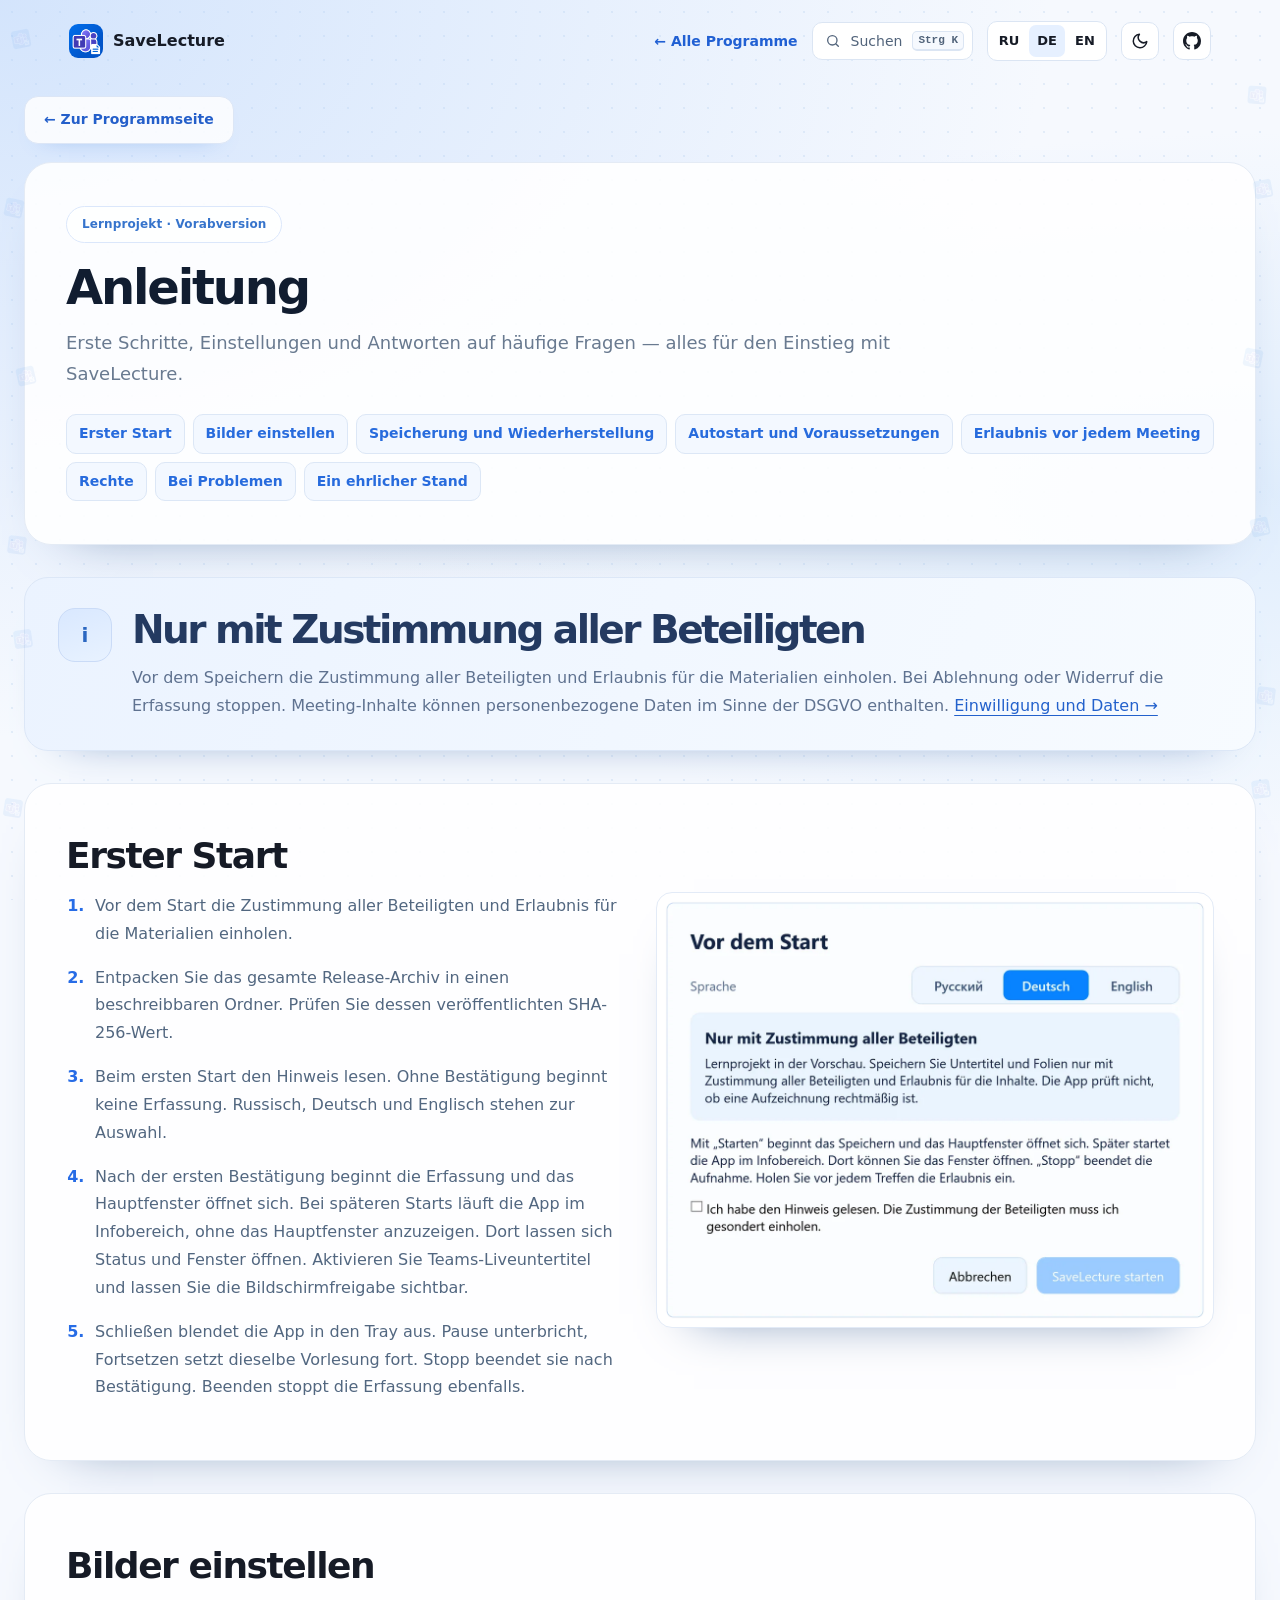
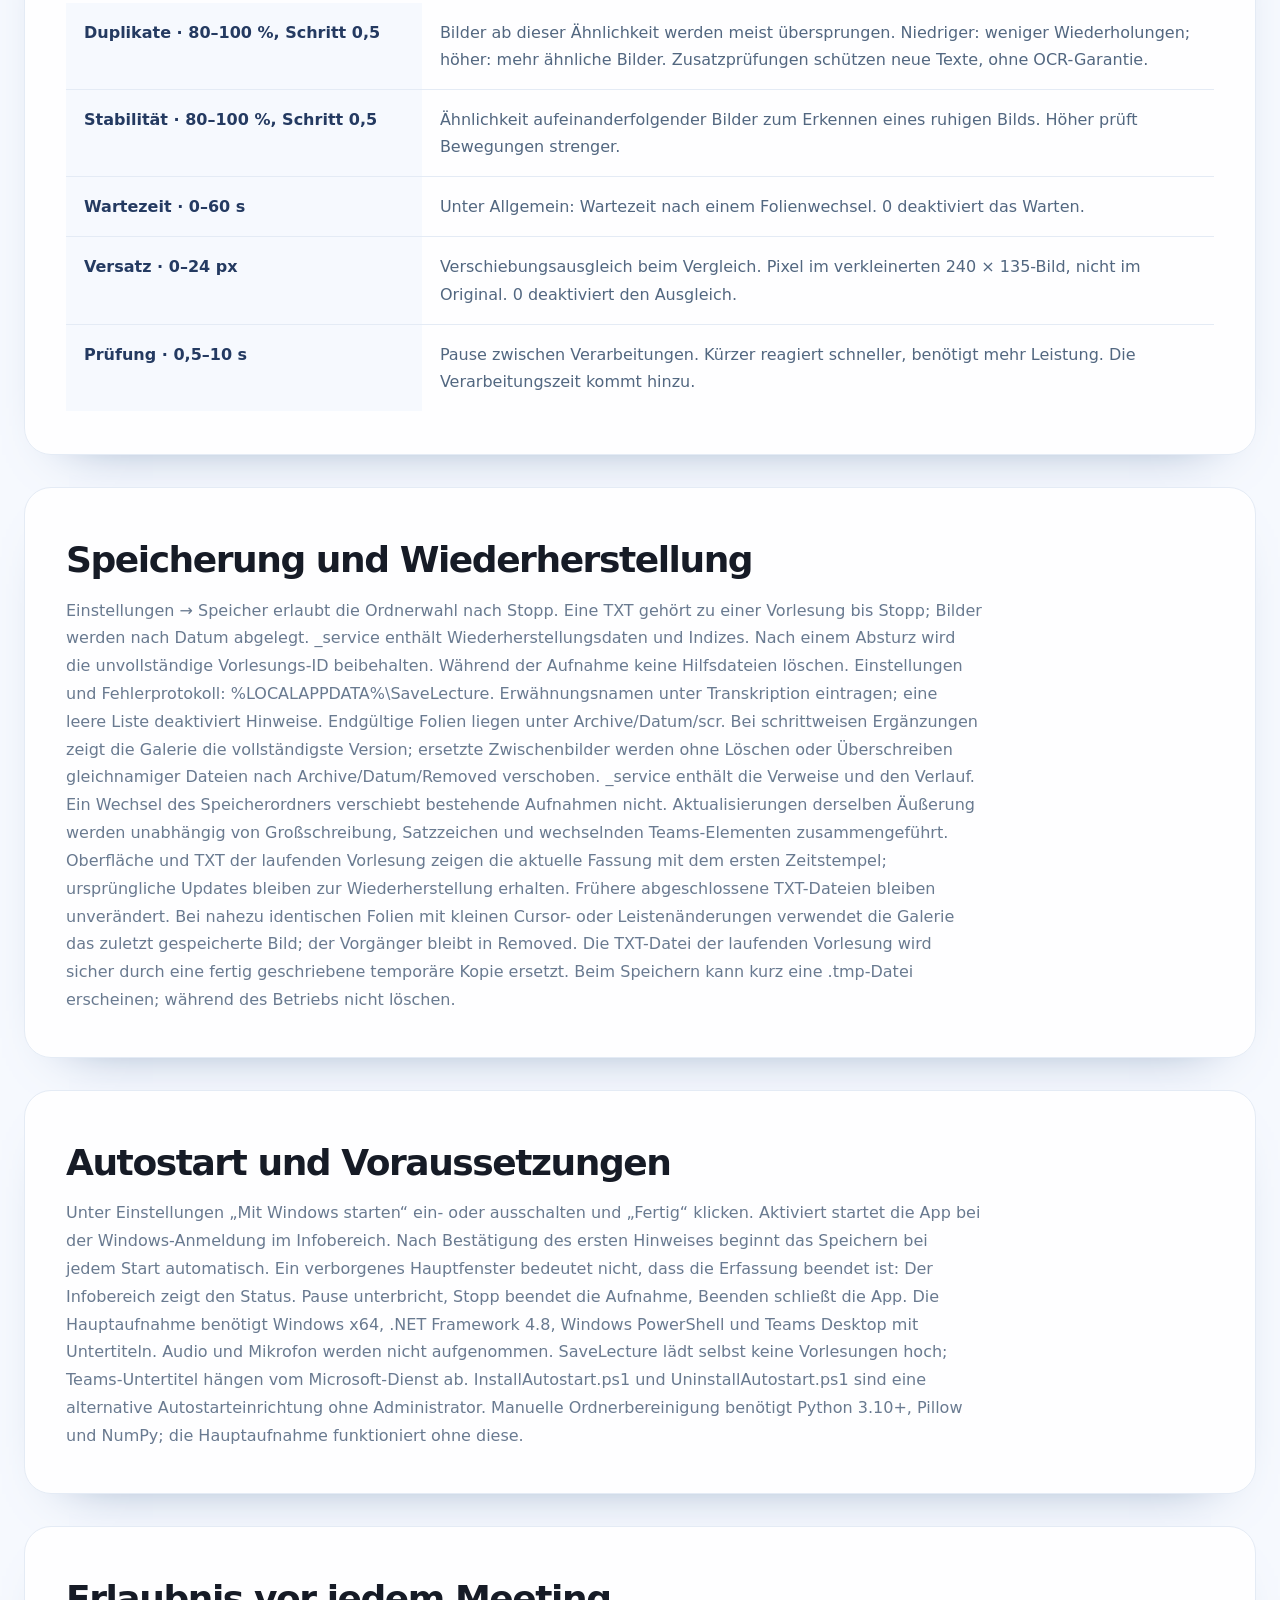
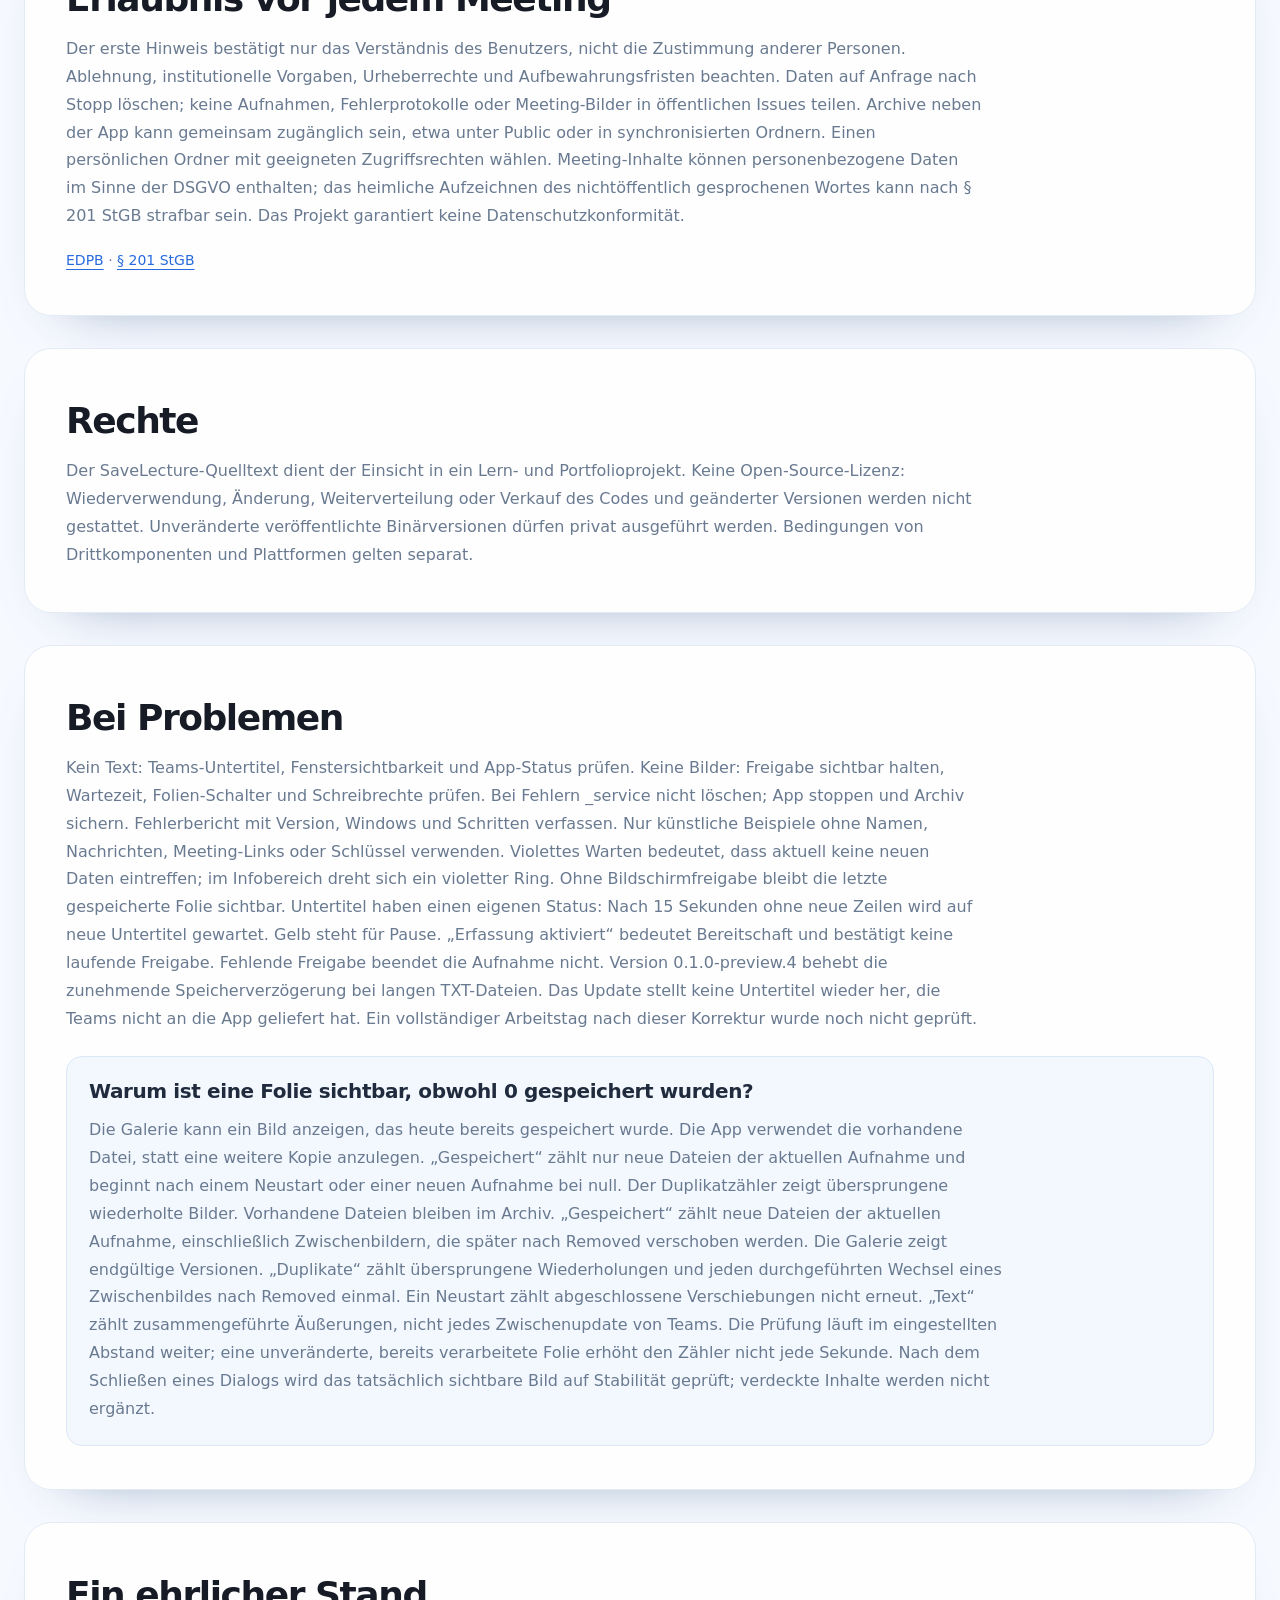
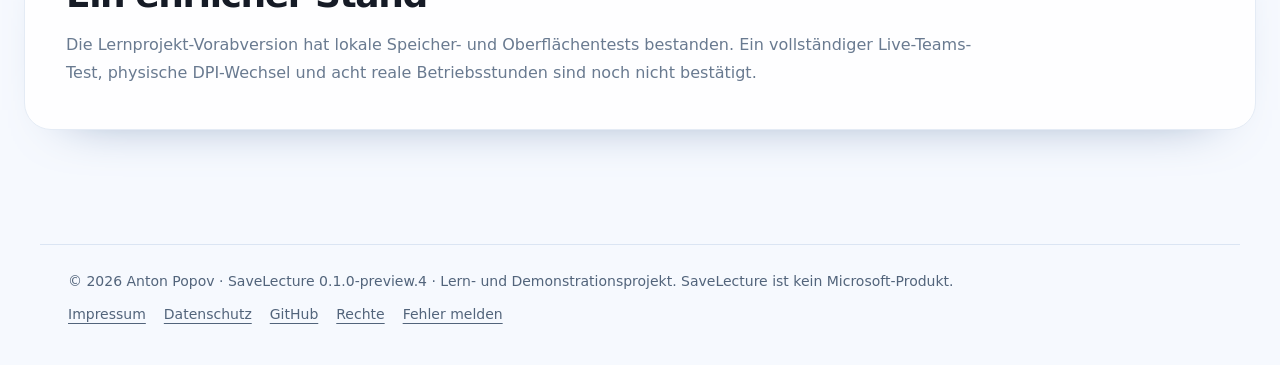
==== commit 9c472ff8: "perf: smaller site images and icons, local guide images Screenshots get WebP copies at twice their s" ====
--- a/website/Guide-de.html
+++ b/website/Guide-de.html
@@ -12,7 +12,7 @@
 <div class="ppk-nav-wrap" id="ppk-nav-wrap">
 <nav class="ppk-nav" aria-label="Hauptnavigation"><a class="ppk-brand" href="index.html"><img src="assets/icon.png" alt="" width="34" height="34"><span>SaveLecture</span></a><span class="ppk-spacer"></span><a class="ppk-back" href="https://popovantondev.github.io/popovantondev/index.html">← Alle Programme</a><button class="ppk-search-btn" type="button" data-ppk-open-search aria-label="Programme durchsuchen"><span>Suchen</span><kbd>Strg K</kbd></button><div class="ppk-langs"><a href="Guide-ru.html" lang="ru" hreflang="ru">RU</a><a href="Guide-de.html" lang="de" hreflang="de" aria-current="page">DE</a><a href="Guide-en.html" lang="en" hreflang="en">EN</a></div><button class="ppk-icon-btn ppk-theme-btn" type="button" data-ppk-theme aria-label="Farbschema wechseln"></button><a class="ppk-icon-btn ppk-gh-btn" href="https://github.com/popovantondev/SaveLecture" aria-label="GitHub"></a></nav>
 </div>
-<main class="shell guide" id="main"><p class="guide-home"><a class="button" href="index.html">← Zur Programmseite</a></p><section class="section guide-intro"><div class="eyebrow">Lernprojekt · Vorabversion</div><h1>Anleitung</h1><p class="guide-lead">Erste Schritte, Einstellungen und Antworten auf häufige Fragen — alles für den Einstieg mit SaveLecture.</p><nav class="guide-nav" aria-label="Inhalt"><a href="#steps">Erster Start</a><a href="#settings">Bilder einstellen</a><a href="#storage">Speicherung und Wiederherstellung</a><a href="#startup">Autostart und Voraussetzungen</a><a href="#privacy">Erlaubnis vor jedem Meeting</a><a href="#rights">Rechte</a><a href="#trouble">Bei Problemen</a><a href="#limits">Ein ehrlicher Stand</a></nav></section><aside class="consent"><div class="shield" aria-hidden="true">i</div><div><h2>Nur mit Zustimmung aller Beteiligten</h2><p>Vor dem Speichern die Zustimmung aller Beteiligten und Erlaubnis für die Materialien einholen. Bei Ablehnung oder Widerruf die Erfassung stoppen. Meeting-Inhalte können personenbezogene Daten im Sinne der DSGVO enthalten. <a href="Guide-de.html#privacy">Einwilligung und Daten →</a></p></div></aside><section class="section guide-section"><h2 id="steps">Erster Start</h2><div class="guide-steps"><ol><li>Vor dem Start die Zustimmung aller Beteiligten und Erlaubnis für die Materialien einholen.</li><li>Entpacken Sie das gesamte Release-Archiv in einen beschreibbaren Ordner. Prüfen Sie dessen veröffentlichten SHA-256-Wert.</li><li>Beim ersten Start den Hinweis lesen. Ohne Bestätigung beginnt keine Erfassung. Russisch, Deutsch und Englisch stehen zur Auswahl.</li><li>Nach der ersten Bestätigung beginnt die Erfassung und das Hauptfenster öffnet sich. Bei späteren Starts läuft die App im Infobereich, ohne das Hauptfenster anzuzeigen. Dort lassen sich Status und Fenster öffnen. Aktivieren Sie Teams-Liveuntertitel und lassen Sie die Bildschirmfreigabe sichtbar.</li><li>Schließen blendet die App in den Tray aus. Pause unterbricht, Fortsetzen setzt dieselbe Vorlesung fort. Stopp beendet sie nach Bestätigung. Beenden stoppt die Erfassung ebenfalls.</li></ol><a class="settings-shot" href="assets/consent-de.png?v=df753aab38fe"><img src="assets/consent-de.png?v=df753aab38fe" width="664" height="514" alt="Nur mit Zustimmung aller Beteiligten"></a></div></section><section class="section guide-section"><h2 id="settings">Bilder einstellen</h2><table class="settings-table"><tr><th>Duplikate · 80–100 %, Schritt 0,5</th><td>Bilder ab dieser Ähnlichkeit werden meist übersprungen. Niedriger: weniger Wiederholungen; höher: mehr ähnliche Bilder. Zusatzprüfungen schützen neue Texte, ohne OCR-Garantie.</td></tr><tr><th>Stabilität · 80–100 %, Schritt 0,5</th><td>Ähnlichkeit aufeinanderfolgender Bilder zum Erkennen eines ruhigen Bilds. Höher prüft Bewegungen strenger.</td></tr><tr><th>Wartezeit · 0–60 s</th><td>Unter Allgemein: Wartezeit nach einem Folienwechsel. 0 deaktiviert das Warten.</td></tr><tr><th>Versatz · 0–24 px</th><td>Verschiebungsausgleich beim Vergleich. Pixel im verkleinerten 240 × 135-Bild, nicht im Original. 0 deaktiviert den Ausgleich.</td></tr><tr><th>Prüfung · 0,5–10 s</th><td>Pause zwischen Verarbeitungen. Kürzer reagiert schneller, benötigt mehr Leistung. Die Verarbeitungszeit kommt hinzu.</td></tr></table></section><section class="section guide-section"><h2 id="storage">Speicherung und Wiederherstellung</h2><p>Einstellungen → Speicher erlaubt die Ordnerwahl nach Stopp.  Eine TXT gehört zu einer Vorlesung bis Stopp; Bilder werden nach Datum abgelegt. _service enthält Wiederherstellungsdaten und Indizes. Nach einem Absturz wird die unvollständige Vorlesungs-ID beibehalten. Während der Aufnahme keine Hilfsdateien löschen. Einstellungen und Fehlerprotokoll: %LOCALAPPDATA%\SaveLecture. Erwähnungsnamen unter Transkription eintragen; eine leere Liste deaktiviert Hinweise. Endgültige Folien liegen unter Archive/Datum/scr. Bei schrittweisen Ergänzungen zeigt die Galerie die vollständigste Version; ersetzte Zwischenbilder werden ohne Löschen oder Überschreiben gleichnamiger Dateien nach Archive/Datum/Removed verschoben. _service enthält die Verweise und den Verlauf. Ein Wechsel des Speicherordners verschiebt bestehende Aufnahmen nicht. Aktualisierungen derselben Äußerung werden unabhängig von Großschreibung, Satzzeichen und wechselnden Teams-Elementen zusammengeführt. Oberfläche und TXT der laufenden Vorlesung zeigen die aktuelle Fassung mit dem ersten Zeitstempel; ursprüngliche Updates bleiben zur Wiederherstellung erhalten. Frühere abgeschlossene TXT-Dateien bleiben unverändert. Bei nahezu identischen Folien mit kleinen Cursor- oder Leistenänderungen verwendet die Galerie das zuletzt gespeicherte Bild; der Vorgänger bleibt in Removed. Die TXT-Datei der laufenden Vorlesung wird sicher durch eine fertig geschriebene temporäre Kopie ersetzt. Beim Speichern kann kurz eine .tmp-Datei erscheinen; während des Betriebs nicht löschen.</p></section><section class="section guide-section"><h2 id="startup">Autostart und Voraussetzungen</h2><p>Unter Einstellungen „Mit Windows starten“ ein- oder ausschalten und „Fertig“ klicken. Aktiviert startet die App bei der Windows-Anmeldung im Infobereich. Nach Bestätigung des ersten Hinweises beginnt das Speichern bei jedem Start automatisch. Ein verborgenes Hauptfenster bedeutet nicht, dass die Erfassung beendet ist: Der Infobereich zeigt den Status. Pause unterbricht, Stopp beendet die Aufnahme, Beenden schließt die App. Die Hauptaufnahme benötigt Windows x64, .NET Framework 4.8, Windows PowerShell und Teams Desktop mit Untertiteln. Audio und Mikrofon werden nicht aufgenommen. SaveLecture lädt selbst keine Vorlesungen hoch; Teams-Untertitel hängen vom Microsoft-Dienst ab. InstallAutostart.ps1 und UninstallAutostart.ps1 sind eine alternative Autostarteinrichtung ohne Administrator. Manuelle Ordnerbereinigung benötigt Python 3.10+, Pillow und NumPy; die Hauptaufnahme funktioniert ohne diese.</p></section><section class="section guide-section"><h2 id="privacy">Erlaubnis vor jedem Meeting</h2><p>Der erste Hinweis bestätigt nur das Verständnis des Benutzers, nicht die Zustimmung anderer Personen. Ablehnung, institutionelle Vorgaben, Urheberrechte und Aufbewahrungsfristen beachten. Daten auf Anfrage nach Stopp löschen; keine Aufnahmen, Fehlerprotokolle oder Meeting-Bilder in öffentlichen Issues teilen. Archive neben der App kann gemeinsam zugänglich sein, etwa unter Public oder in synchronisierten Ordnern. Einen persönlichen Ordner mit geeigneten Zugriffsrechten wählen. Meeting-Inhalte können personenbezogene Daten im Sinne der DSGVO enthalten; das heimliche Aufzeichnen des nichtöffentlich gesprochenen Wortes kann nach § 201 StGB strafbar sein. Das Projekt garantiert keine Datenschutzkonformität.</p><p class="reference-links"><a href="https://www.edpb.europa.eu/sme/be-compliant/process-personal-data-lawfully_en">EDPB</a> · <a href="https://www.gesetze-im-internet.de/stgb/__201.html">§ 201 StGB</a></p></section><section class="section guide-section"><h2 id="rights">Rechte</h2><p>Der SaveLecture-Quelltext dient der Einsicht in ein Lern- und Portfolioprojekt. Keine Open-Source-Lizenz: Wiederverwendung, Änderung, Weiterverteilung oder Verkauf des Codes und geänderter Versionen werden nicht gestattet. Unveränderte veröffentlichte Binärversionen dürfen privat ausgeführt werden. Bedingungen von Drittkomponenten und Plattformen gelten separat.</p></section><section class="section guide-section"><h2 id="trouble">Bei Problemen</h2><p>Kein Text: Teams-Untertitel, Fenstersichtbarkeit und App-Status prüfen. Keine Bilder: Freigabe sichtbar halten, Wartezeit, Folien-Schalter und Schreibrechte prüfen. Bei Fehlern _service nicht löschen; App stoppen und Archiv sichern. Fehlerbericht mit Version, Windows und Schritten verfassen. Nur künstliche Beispiele ohne Namen, Nachrichten, Meeting-Links oder Schlüssel verwenden. Violettes Warten bedeutet, dass aktuell keine neuen Daten eintreffen; im Infobereich dreht sich ein violetter Ring. Ohne Bildschirmfreigabe bleibt die letzte gespeicherte Folie sichtbar. Untertitel haben einen eigenen Status: Nach 15 Sekunden ohne neue Zeilen wird auf neue Untertitel gewartet. Gelb steht für Pause. „Erfassung aktiviert“ bedeutet Bereitschaft und bestätigt keine laufende Freigabe. Fehlende Freigabe beendet die Aufnahme nicht. Version 0.1.0-preview.4 behebt die zunehmende Speicherverzögerung bei langen TXT-Dateien. Das Update stellt keine Untertitel wieder her, die Teams nicht an die App geliefert hat. Ein vollständiger Arbeitstag nach dieser Korrektur wurde noch nicht geprüft.</p><div class="guide-answer"><h3>Warum ist eine Folie sichtbar, obwohl 0 gespeichert wurden?</h3><p>Die Galerie kann ein Bild anzeigen, das heute bereits gespeichert wurde. Die App verwendet die vorhandene Datei, statt eine weitere Kopie anzulegen. „Gespeichert“ zählt nur neue Dateien der aktuellen Aufnahme und beginnt nach einem Neustart oder einer neuen Aufnahme bei null. Der Duplikatzähler zeigt übersprungene wiederholte Bilder. Vorhandene Dateien bleiben im Archiv. „Gespeichert“ zählt neue Dateien der aktuellen Aufnahme, einschließlich Zwischenbildern, die später nach Removed verschoben werden. Die Galerie zeigt endgültige Versionen. „Duplikate“ zählt übersprungene Wiederholungen und jeden durchgeführten Wechsel eines Zwischenbildes nach Removed einmal. Ein Neustart zählt abgeschlossene Verschiebungen nicht erneut. „Text“ zählt zusammengeführte Äußerungen, nicht jedes Zwischenupdate von Teams. Die Prüfung läuft im eingestellten Abstand weiter; eine unveränderte, bereits verarbeitete Folie erhöht den Zähler nicht jede Sekunde. Nach dem Schließen eines Dialogs wird das tatsächlich sichtbare Bild auf Stabilität geprüft; verdeckte Inhalte werden nicht ergänzt.</p></div></section><section class="section guide-section"><h2 id="limits">Ein ehrlicher Stand</h2><p>Die Lernprojekt-Vorabversion hat lokale Speicher- und Oberflächentests bestanden. Ein vollständiger Live-Teams-Test, physische DPI-Wechsel und acht reale Betriebsstunden sind noch nicht bestätigt.</p></section></main>
+<main class="shell guide" id="main"><p class="guide-home"><a class="button" href="index.html">← Zur Programmseite</a></p><section class="section guide-intro"><div class="eyebrow">Lernprojekt · Vorabversion</div><h1>Anleitung</h1><p class="guide-lead">Erste Schritte, Einstellungen und Antworten auf häufige Fragen — alles für den Einstieg mit SaveLecture.</p><nav class="guide-nav" aria-label="Inhalt"><a href="#steps">Erster Start</a><a href="#settings">Bilder einstellen</a><a href="#storage">Speicherung und Wiederherstellung</a><a href="#startup">Autostart und Voraussetzungen</a><a href="#privacy">Erlaubnis vor jedem Meeting</a><a href="#rights">Rechte</a><a href="#trouble">Bei Problemen</a><a href="#limits">Ein ehrlicher Stand</a></nav></section><aside class="consent"><div class="shield" aria-hidden="true">i</div><div><h2>Nur mit Zustimmung aller Beteiligten</h2><p>Vor dem Speichern die Zustimmung aller Beteiligten und Erlaubnis für die Materialien einholen. Bei Ablehnung oder Widerruf die Erfassung stoppen. Meeting-Inhalte können personenbezogene Daten im Sinne der DSGVO enthalten. <a href="Guide-de.html#privacy">Einwilligung und Daten →</a></p></div></aside><section class="section guide-section"><h2 id="steps">Erster Start</h2><div class="guide-steps"><ol><li>Vor dem Start die Zustimmung aller Beteiligten und Erlaubnis für die Materialien einholen.</li><li>Entpacken Sie das gesamte Release-Archiv in einen beschreibbaren Ordner. Prüfen Sie dessen veröffentlichten SHA-256-Wert.</li><li>Beim ersten Start den Hinweis lesen. Ohne Bestätigung beginnt keine Erfassung. Russisch, Deutsch und Englisch stehen zur Auswahl.</li><li>Nach der ersten Bestätigung beginnt die Erfassung und das Hauptfenster öffnet sich. Bei späteren Starts läuft die App im Infobereich, ohne das Hauptfenster anzuzeigen. Dort lassen sich Status und Fenster öffnen. Aktivieren Sie Teams-Liveuntertitel und lassen Sie die Bildschirmfreigabe sichtbar.</li><li>Schließen blendet die App in den Tray aus. Pause unterbricht, Fortsetzen setzt dieselbe Vorlesung fort. Stopp beendet sie nach Bestätigung. Beenden stoppt die Erfassung ebenfalls.</li></ol><a class="settings-shot" href="assets/consent-de.png?v=df753aab38fe"><img src="assets/web/consent-de.dfe03b04.webp" width="664" height="514" alt="Nur mit Zustimmung aller Beteiligten" decoding="async"></a></div></section><section class="section guide-section"><h2 id="settings">Bilder einstellen</h2><table class="settings-table"><tr><th>Duplikate · 80–100 %, Schritt 0,5</th><td>Bilder ab dieser Ähnlichkeit werden meist übersprungen. Niedriger: weniger Wiederholungen; höher: mehr ähnliche Bilder. Zusatzprüfungen schützen neue Texte, ohne OCR-Garantie.</td></tr><tr><th>Stabilität · 80–100 %, Schritt 0,5</th><td>Ähnlichkeit aufeinanderfolgender Bilder zum Erkennen eines ruhigen Bilds. Höher prüft Bewegungen strenger.</td></tr><tr><th>Wartezeit · 0–60 s</th><td>Unter Allgemein: Wartezeit nach einem Folienwechsel. 0 deaktiviert das Warten.</td></tr><tr><th>Versatz · 0–24 px</th><td>Verschiebungsausgleich beim Vergleich. Pixel im verkleinerten 240 × 135-Bild, nicht im Original. 0 deaktiviert den Ausgleich.</td></tr><tr><th>Prüfung · 0,5–10 s</th><td>Pause zwischen Verarbeitungen. Kürzer reagiert schneller, benötigt mehr Leistung. Die Verarbeitungszeit kommt hinzu.</td></tr></table></section><section class="section guide-section"><h2 id="storage">Speicherung und Wiederherstellung</h2><p>Einstellungen → Speicher erlaubt die Ordnerwahl nach Stopp.  Eine TXT gehört zu einer Vorlesung bis Stopp; Bilder werden nach Datum abgelegt. _service enthält Wiederherstellungsdaten und Indizes. Nach einem Absturz wird die unvollständige Vorlesungs-ID beibehalten. Während der Aufnahme keine Hilfsdateien löschen. Einstellungen und Fehlerprotokoll: %LOCALAPPDATA%\SaveLecture. Erwähnungsnamen unter Transkription eintragen; eine leere Liste deaktiviert Hinweise. Endgültige Folien liegen unter Archive/Datum/scr. Bei schrittweisen Ergänzungen zeigt die Galerie die vollständigste Version; ersetzte Zwischenbilder werden ohne Löschen oder Überschreiben gleichnamiger Dateien nach Archive/Datum/Removed verschoben. _service enthält die Verweise und den Verlauf. Ein Wechsel des Speicherordners verschiebt bestehende Aufnahmen nicht. Aktualisierungen derselben Äußerung werden unabhängig von Großschreibung, Satzzeichen und wechselnden Teams-Elementen zusammengeführt. Oberfläche und TXT der laufenden Vorlesung zeigen die aktuelle Fassung mit dem ersten Zeitstempel; ursprüngliche Updates bleiben zur Wiederherstellung erhalten. Frühere abgeschlossene TXT-Dateien bleiben unverändert. Bei nahezu identischen Folien mit kleinen Cursor- oder Leistenänderungen verwendet die Galerie das zuletzt gespeicherte Bild; der Vorgänger bleibt in Removed. Die TXT-Datei der laufenden Vorlesung wird sicher durch eine fertig geschriebene temporäre Kopie ersetzt. Beim Speichern kann kurz eine .tmp-Datei erscheinen; während des Betriebs nicht löschen.</p></section><section class="section guide-section"><h2 id="startup">Autostart und Voraussetzungen</h2><p>Unter Einstellungen „Mit Windows starten“ ein- oder ausschalten und „Fertig“ klicken. Aktiviert startet die App bei der Windows-Anmeldung im Infobereich. Nach Bestätigung des ersten Hinweises beginnt das Speichern bei jedem Start automatisch. Ein verborgenes Hauptfenster bedeutet nicht, dass die Erfassung beendet ist: Der Infobereich zeigt den Status. Pause unterbricht, Stopp beendet die Aufnahme, Beenden schließt die App. Die Hauptaufnahme benötigt Windows x64, .NET Framework 4.8, Windows PowerShell und Teams Desktop mit Untertiteln. Audio und Mikrofon werden nicht aufgenommen. SaveLecture lädt selbst keine Vorlesungen hoch; Teams-Untertitel hängen vom Microsoft-Dienst ab. InstallAutostart.ps1 und UninstallAutostart.ps1 sind eine alternative Autostarteinrichtung ohne Administrator. Manuelle Ordnerbereinigung benötigt Python 3.10+, Pillow und NumPy; die Hauptaufnahme funktioniert ohne diese.</p></section><section class="section guide-section"><h2 id="privacy">Erlaubnis vor jedem Meeting</h2><p>Der erste Hinweis bestätigt nur das Verständnis des Benutzers, nicht die Zustimmung anderer Personen. Ablehnung, institutionelle Vorgaben, Urheberrechte und Aufbewahrungsfristen beachten. Daten auf Anfrage nach Stopp löschen; keine Aufnahmen, Fehlerprotokolle oder Meeting-Bilder in öffentlichen Issues teilen. Archive neben der App kann gemeinsam zugänglich sein, etwa unter Public oder in synchronisierten Ordnern. Einen persönlichen Ordner mit geeigneten Zugriffsrechten wählen. Meeting-Inhalte können personenbezogene Daten im Sinne der DSGVO enthalten; das heimliche Aufzeichnen des nichtöffentlich gesprochenen Wortes kann nach § 201 StGB strafbar sein. Das Projekt garantiert keine Datenschutzkonformität.</p><p class="reference-links"><a href="https://www.edpb.europa.eu/sme/be-compliant/process-personal-data-lawfully_en">EDPB</a> · <a href="https://www.gesetze-im-internet.de/stgb/__201.html">§ 201 StGB</a></p></section><section class="section guide-section"><h2 id="rights">Rechte</h2><p>Der SaveLecture-Quelltext dient der Einsicht in ein Lern- und Portfolioprojekt. Keine Open-Source-Lizenz: Wiederverwendung, Änderung, Weiterverteilung oder Verkauf des Codes und geänderter Versionen werden nicht gestattet. Unveränderte veröffentlichte Binärversionen dürfen privat ausgeführt werden. Bedingungen von Drittkomponenten und Plattformen gelten separat.</p></section><section class="section guide-section"><h2 id="trouble">Bei Problemen</h2><p>Kein Text: Teams-Untertitel, Fenstersichtbarkeit und App-Status prüfen. Keine Bilder: Freigabe sichtbar halten, Wartezeit, Folien-Schalter und Schreibrechte prüfen. Bei Fehlern _service nicht löschen; App stoppen und Archiv sichern. Fehlerbericht mit Version, Windows und Schritten verfassen. Nur künstliche Beispiele ohne Namen, Nachrichten, Meeting-Links oder Schlüssel verwenden. Violettes Warten bedeutet, dass aktuell keine neuen Daten eintreffen; im Infobereich dreht sich ein violetter Ring. Ohne Bildschirmfreigabe bleibt die letzte gespeicherte Folie sichtbar. Untertitel haben einen eigenen Status: Nach 15 Sekunden ohne neue Zeilen wird auf neue Untertitel gewartet. Gelb steht für Pause. „Erfassung aktiviert“ bedeutet Bereitschaft und bestätigt keine laufende Freigabe. Fehlende Freigabe beendet die Aufnahme nicht. Version 0.1.0-preview.4 behebt die zunehmende Speicherverzögerung bei langen TXT-Dateien. Das Update stellt keine Untertitel wieder her, die Teams nicht an die App geliefert hat. Ein vollständiger Arbeitstag nach dieser Korrektur wurde noch nicht geprüft.</p><div class="guide-answer"><h3>Warum ist eine Folie sichtbar, obwohl 0 gespeichert wurden?</h3><p>Die Galerie kann ein Bild anzeigen, das heute bereits gespeichert wurde. Die App verwendet die vorhandene Datei, statt eine weitere Kopie anzulegen. „Gespeichert“ zählt nur neue Dateien der aktuellen Aufnahme und beginnt nach einem Neustart oder einer neuen Aufnahme bei null. Der Duplikatzähler zeigt übersprungene wiederholte Bilder. Vorhandene Dateien bleiben im Archiv. „Gespeichert“ zählt neue Dateien der aktuellen Aufnahme, einschließlich Zwischenbildern, die später nach Removed verschoben werden. Die Galerie zeigt endgültige Versionen. „Duplikate“ zählt übersprungene Wiederholungen und jeden durchgeführten Wechsel eines Zwischenbildes nach Removed einmal. Ein Neustart zählt abgeschlossene Verschiebungen nicht erneut. „Text“ zählt zusammengeführte Äußerungen, nicht jedes Zwischenupdate von Teams. Die Prüfung läuft im eingestellten Abstand weiter; eine unveränderte, bereits verarbeitete Folie erhöht den Zähler nicht jede Sekunde. Nach dem Schließen eines Dialogs wird das tatsächlich sichtbare Bild auf Stabilität geprüft; verdeckte Inhalte werden nicht ergänzt.</p></div></section><section class="section guide-section"><h2 id="limits">Ein ehrlicher Stand</h2><p>Die Lernprojekt-Vorabversion hat lokale Speicher- und Oberflächentests bestanden. Ein vollständiger Live-Teams-Test, physische DPI-Wechsel und acht reale Betriebsstunden sind noch nicht bestätigt.</p></section></main>
 <footer class="ppk-footer">
 <span>© 2026 Anton Popov · SaveLecture 0.1.0-preview.4 · Lern- und Demonstrationsprojekt. SaveLecture ist kein Microsoft-Produkt.</span>
 <nav aria-label="Rechtliches"><a href="https://popovantondev.github.io/popovantondev/impressum.html">Impressum</a><a href="https://popovantondev.github.io/popovantondev/datenschutz.html">Datenschutz</a><a href="https://github.com/popovantondev/SaveLecture">GitHub</a><a href="Guide-de.html#rights">Rechte</a><a href="https://github.com/popovantondev/SaveLecture/issues/new">Fehler melden</a></nav>
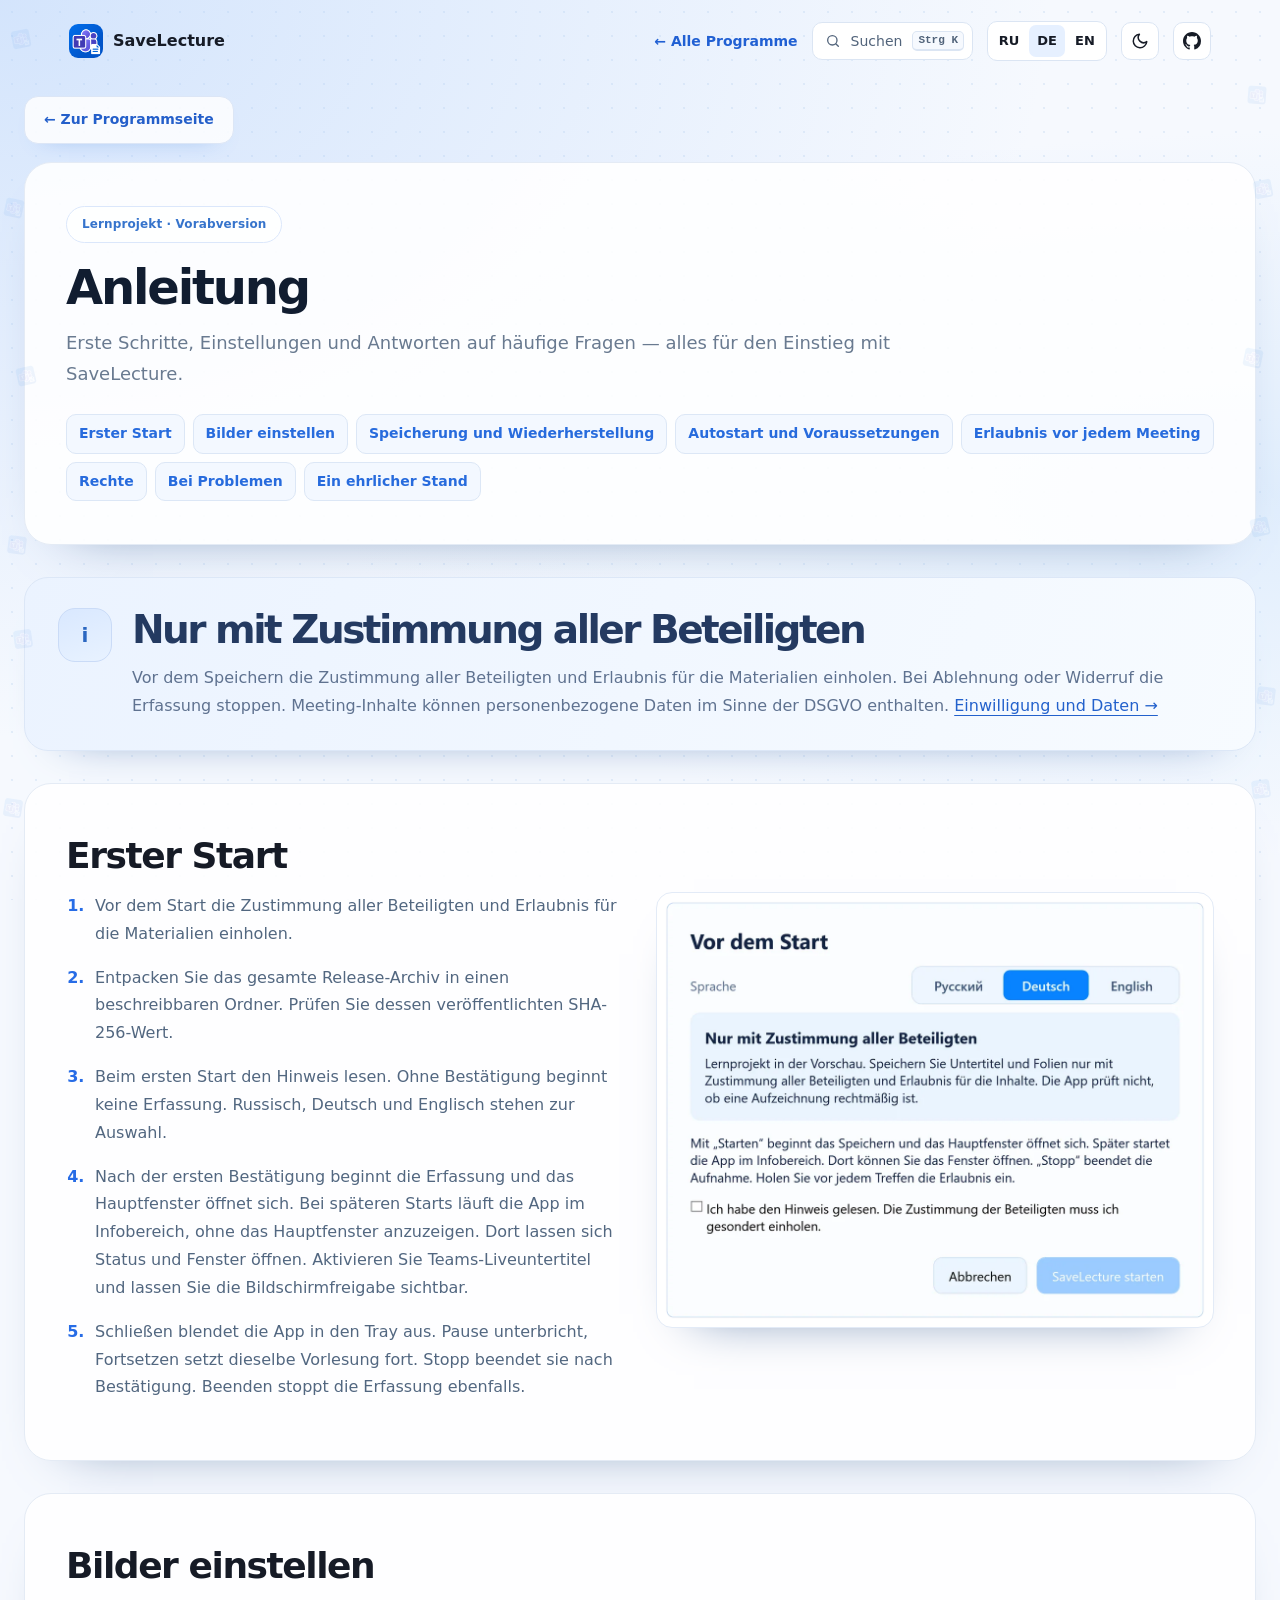
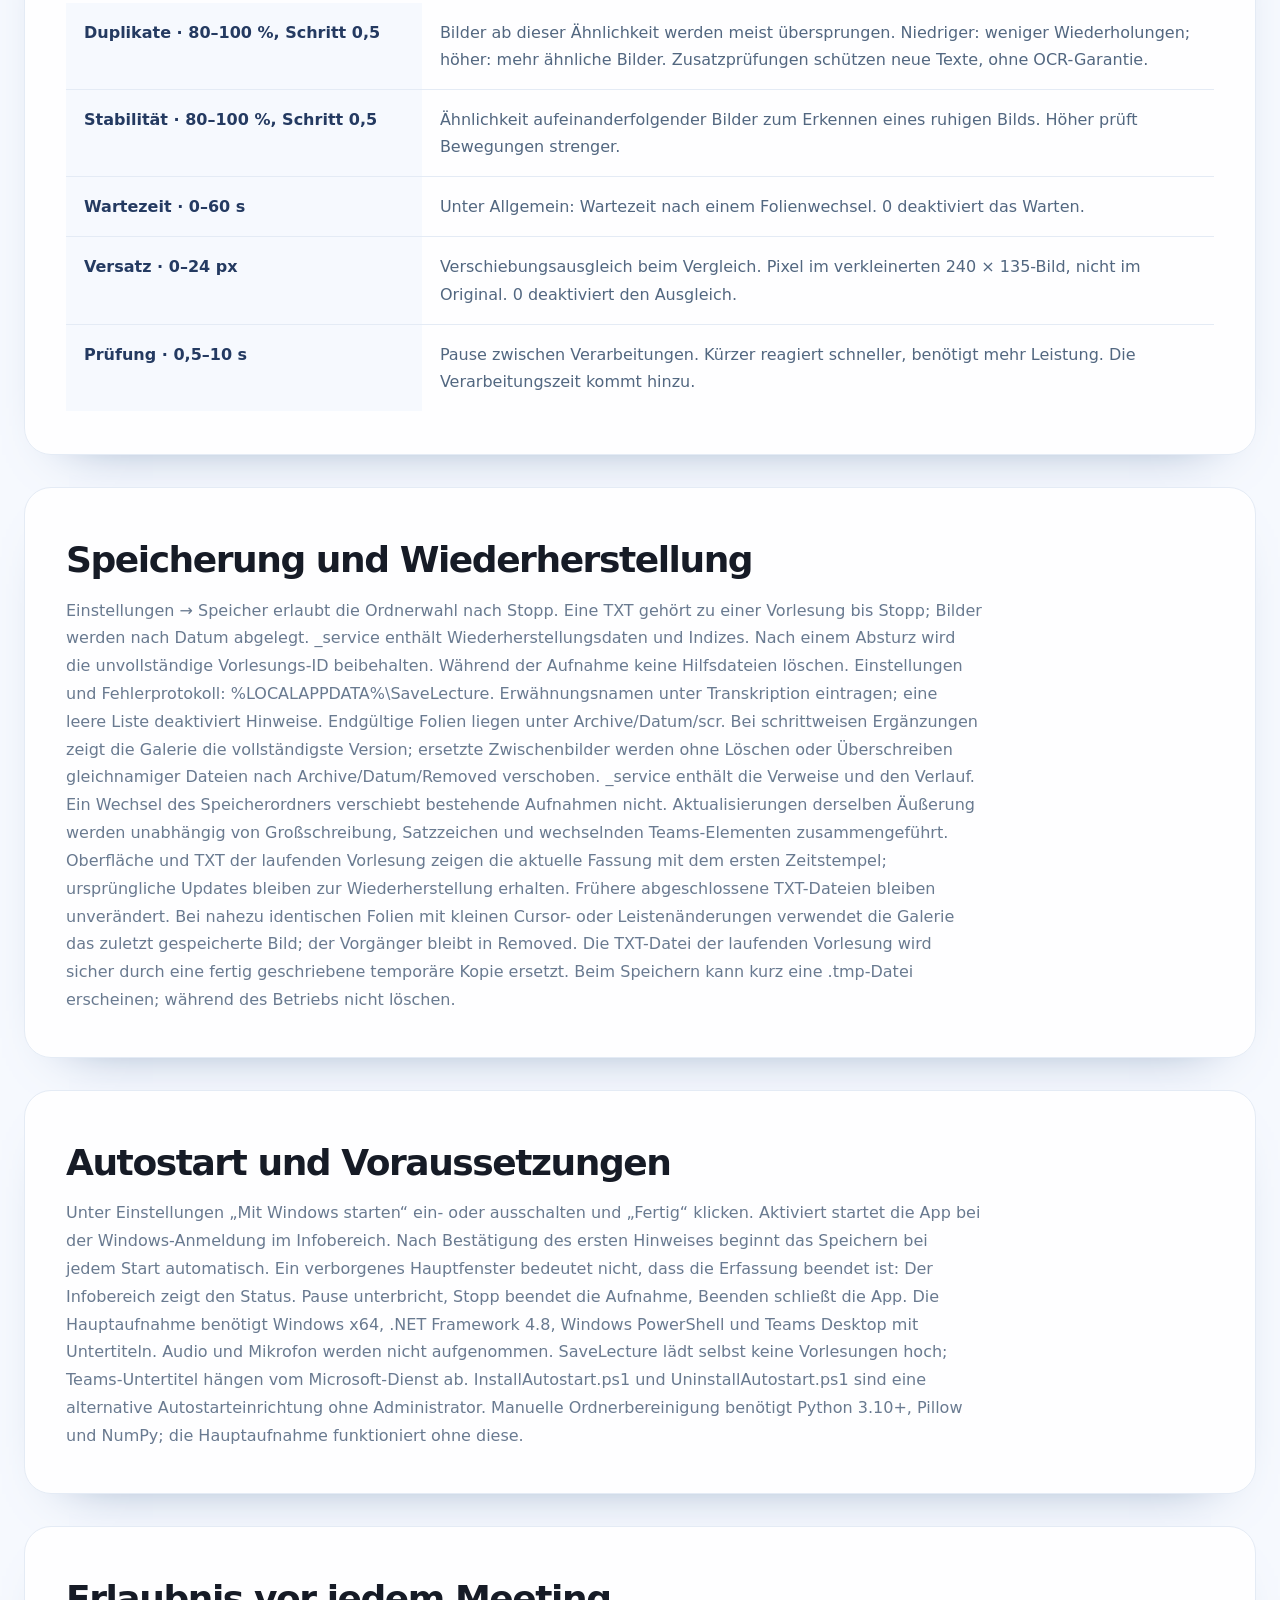
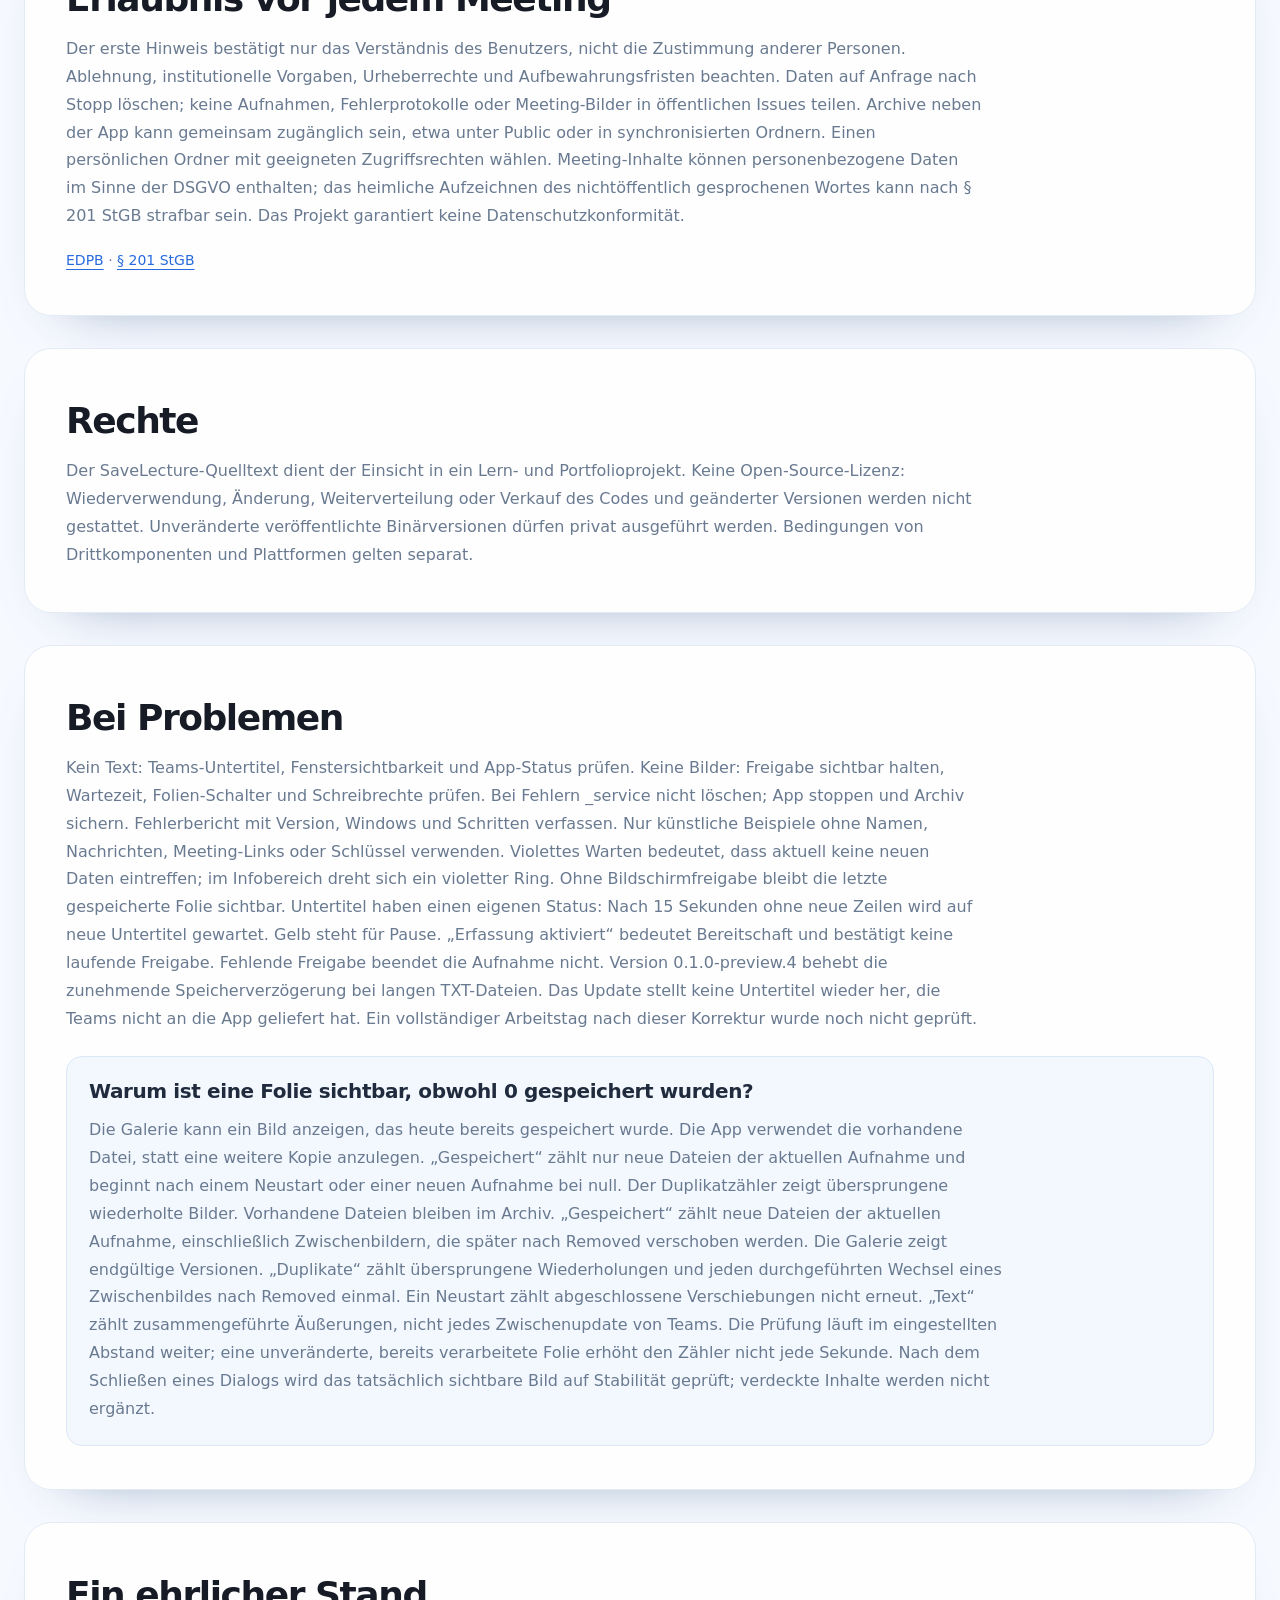
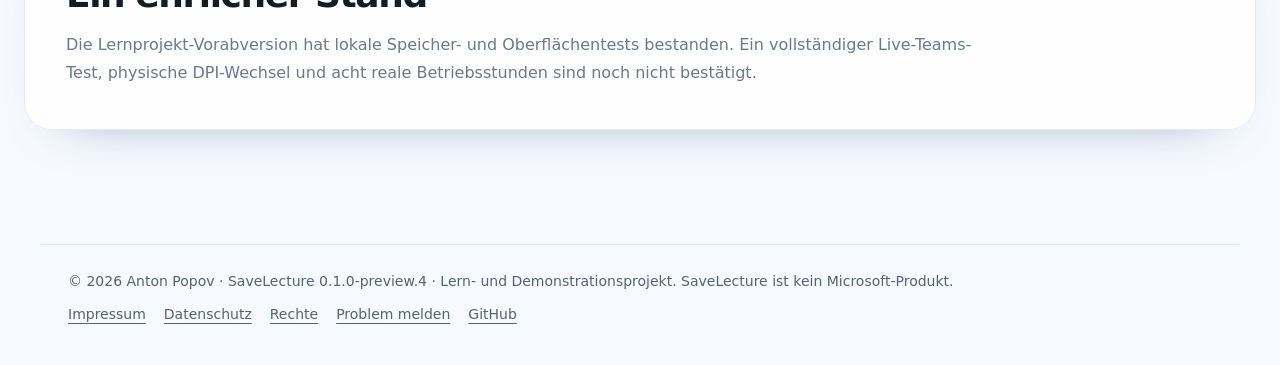
==== commit a59aac37: "site: one tab title pattern and one footer across programs Landing titles name the program and what " ====
--- a/website/Guide-de.html
+++ b/website/Guide-de.html
@@ -15,6 +15,6 @@
 <main class="shell guide" id="main"><p class="guide-home"><a class="button" href="index.html">← Zur Programmseite</a></p><section class="section guide-intro"><div class="eyebrow">Lernprojekt · Vorabversion</div><h1>Anleitung</h1><p class="guide-lead">Erste Schritte, Einstellungen und Antworten auf häufige Fragen — alles für den Einstieg mit SaveLecture.</p><nav class="guide-nav" aria-label="Inhalt"><a href="#steps">Erster Start</a><a href="#settings">Bilder einstellen</a><a href="#storage">Speicherung und Wiederherstellung</a><a href="#startup">Autostart und Voraussetzungen</a><a href="#privacy">Erlaubnis vor jedem Meeting</a><a href="#rights">Rechte</a><a href="#trouble">Bei Problemen</a><a href="#limits">Ein ehrlicher Stand</a></nav></section><aside class="consent"><div class="shield" aria-hidden="true">i</div><div><h2>Nur mit Zustimmung aller Beteiligten</h2><p>Vor dem Speichern die Zustimmung aller Beteiligten und Erlaubnis für die Materialien einholen. Bei Ablehnung oder Widerruf die Erfassung stoppen. Meeting-Inhalte können personenbezogene Daten im Sinne der DSGVO enthalten. <a href="Guide-de.html#privacy">Einwilligung und Daten →</a></p></div></aside><section class="section guide-section"><h2 id="steps">Erster Start</h2><div class="guide-steps"><ol><li>Vor dem Start die Zustimmung aller Beteiligten und Erlaubnis für die Materialien einholen.</li><li>Entpacken Sie das gesamte Release-Archiv in einen beschreibbaren Ordner. Prüfen Sie dessen veröffentlichten SHA-256-Wert.</li><li>Beim ersten Start den Hinweis lesen. Ohne Bestätigung beginnt keine Erfassung. Russisch, Deutsch und Englisch stehen zur Auswahl.</li><li>Nach der ersten Bestätigung beginnt die Erfassung und das Hauptfenster öffnet sich. Bei späteren Starts läuft die App im Infobereich, ohne das Hauptfenster anzuzeigen. Dort lassen sich Status und Fenster öffnen. Aktivieren Sie Teams-Liveuntertitel und lassen Sie die Bildschirmfreigabe sichtbar.</li><li>Schließen blendet die App in den Tray aus. Pause unterbricht, Fortsetzen setzt dieselbe Vorlesung fort. Stopp beendet sie nach Bestätigung. Beenden stoppt die Erfassung ebenfalls.</li></ol><a class="settings-shot" href="assets/consent-de.png?v=df753aab38fe"><img src="assets/web/consent-de.dfe03b04.webp" width="664" height="514" alt="Nur mit Zustimmung aller Beteiligten" decoding="async"></a></div></section><section class="section guide-section"><h2 id="settings">Bilder einstellen</h2><table class="settings-table"><tr><th>Duplikate · 80–100 %, Schritt 0,5</th><td>Bilder ab dieser Ähnlichkeit werden meist übersprungen. Niedriger: weniger Wiederholungen; höher: mehr ähnliche Bilder. Zusatzprüfungen schützen neue Texte, ohne OCR-Garantie.</td></tr><tr><th>Stabilität · 80–100 %, Schritt 0,5</th><td>Ähnlichkeit aufeinanderfolgender Bilder zum Erkennen eines ruhigen Bilds. Höher prüft Bewegungen strenger.</td></tr><tr><th>Wartezeit · 0–60 s</th><td>Unter Allgemein: Wartezeit nach einem Folienwechsel. 0 deaktiviert das Warten.</td></tr><tr><th>Versatz · 0–24 px</th><td>Verschiebungsausgleich beim Vergleich. Pixel im verkleinerten 240 × 135-Bild, nicht im Original. 0 deaktiviert den Ausgleich.</td></tr><tr><th>Prüfung · 0,5–10 s</th><td>Pause zwischen Verarbeitungen. Kürzer reagiert schneller, benötigt mehr Leistung. Die Verarbeitungszeit kommt hinzu.</td></tr></table></section><section class="section guide-section"><h2 id="storage">Speicherung und Wiederherstellung</h2><p>Einstellungen → Speicher erlaubt die Ordnerwahl nach Stopp.  Eine TXT gehört zu einer Vorlesung bis Stopp; Bilder werden nach Datum abgelegt. _service enthält Wiederherstellungsdaten und Indizes. Nach einem Absturz wird die unvollständige Vorlesungs-ID beibehalten. Während der Aufnahme keine Hilfsdateien löschen. Einstellungen und Fehlerprotokoll: %LOCALAPPDATA%\SaveLecture. Erwähnungsnamen unter Transkription eintragen; eine leere Liste deaktiviert Hinweise. Endgültige Folien liegen unter Archive/Datum/scr. Bei schrittweisen Ergänzungen zeigt die Galerie die vollständigste Version; ersetzte Zwischenbilder werden ohne Löschen oder Überschreiben gleichnamiger Dateien nach Archive/Datum/Removed verschoben. _service enthält die Verweise und den Verlauf. Ein Wechsel des Speicherordners verschiebt bestehende Aufnahmen nicht. Aktualisierungen derselben Äußerung werden unabhängig von Großschreibung, Satzzeichen und wechselnden Teams-Elementen zusammengeführt. Oberfläche und TXT der laufenden Vorlesung zeigen die aktuelle Fassung mit dem ersten Zeitstempel; ursprüngliche Updates bleiben zur Wiederherstellung erhalten. Frühere abgeschlossene TXT-Dateien bleiben unverändert. Bei nahezu identischen Folien mit kleinen Cursor- oder Leistenänderungen verwendet die Galerie das zuletzt gespeicherte Bild; der Vorgänger bleibt in Removed. Die TXT-Datei der laufenden Vorlesung wird sicher durch eine fertig geschriebene temporäre Kopie ersetzt. Beim Speichern kann kurz eine .tmp-Datei erscheinen; während des Betriebs nicht löschen.</p></section><section class="section guide-section"><h2 id="startup">Autostart und Voraussetzungen</h2><p>Unter Einstellungen „Mit Windows starten“ ein- oder ausschalten und „Fertig“ klicken. Aktiviert startet die App bei der Windows-Anmeldung im Infobereich. Nach Bestätigung des ersten Hinweises beginnt das Speichern bei jedem Start automatisch. Ein verborgenes Hauptfenster bedeutet nicht, dass die Erfassung beendet ist: Der Infobereich zeigt den Status. Pause unterbricht, Stopp beendet die Aufnahme, Beenden schließt die App. Die Hauptaufnahme benötigt Windows x64, .NET Framework 4.8, Windows PowerShell und Teams Desktop mit Untertiteln. Audio und Mikrofon werden nicht aufgenommen. SaveLecture lädt selbst keine Vorlesungen hoch; Teams-Untertitel hängen vom Microsoft-Dienst ab. InstallAutostart.ps1 und UninstallAutostart.ps1 sind eine alternative Autostarteinrichtung ohne Administrator. Manuelle Ordnerbereinigung benötigt Python 3.10+, Pillow und NumPy; die Hauptaufnahme funktioniert ohne diese.</p></section><section class="section guide-section"><h2 id="privacy">Erlaubnis vor jedem Meeting</h2><p>Der erste Hinweis bestätigt nur das Verständnis des Benutzers, nicht die Zustimmung anderer Personen. Ablehnung, institutionelle Vorgaben, Urheberrechte und Aufbewahrungsfristen beachten. Daten auf Anfrage nach Stopp löschen; keine Aufnahmen, Fehlerprotokolle oder Meeting-Bilder in öffentlichen Issues teilen. Archive neben der App kann gemeinsam zugänglich sein, etwa unter Public oder in synchronisierten Ordnern. Einen persönlichen Ordner mit geeigneten Zugriffsrechten wählen. Meeting-Inhalte können personenbezogene Daten im Sinne der DSGVO enthalten; das heimliche Aufzeichnen des nichtöffentlich gesprochenen Wortes kann nach § 201 StGB strafbar sein. Das Projekt garantiert keine Datenschutzkonformität.</p><p class="reference-links"><a href="https://www.edpb.europa.eu/sme/be-compliant/process-personal-data-lawfully_en">EDPB</a> · <a href="https://www.gesetze-im-internet.de/stgb/__201.html">§ 201 StGB</a></p></section><section class="section guide-section"><h2 id="rights">Rechte</h2><p>Der SaveLecture-Quelltext dient der Einsicht in ein Lern- und Portfolioprojekt. Keine Open-Source-Lizenz: Wiederverwendung, Änderung, Weiterverteilung oder Verkauf des Codes und geänderter Versionen werden nicht gestattet. Unveränderte veröffentlichte Binärversionen dürfen privat ausgeführt werden. Bedingungen von Drittkomponenten und Plattformen gelten separat.</p></section><section class="section guide-section"><h2 id="trouble">Bei Problemen</h2><p>Kein Text: Teams-Untertitel, Fenstersichtbarkeit und App-Status prüfen. Keine Bilder: Freigabe sichtbar halten, Wartezeit, Folien-Schalter und Schreibrechte prüfen. Bei Fehlern _service nicht löschen; App stoppen und Archiv sichern. Fehlerbericht mit Version, Windows und Schritten verfassen. Nur künstliche Beispiele ohne Namen, Nachrichten, Meeting-Links oder Schlüssel verwenden. Violettes Warten bedeutet, dass aktuell keine neuen Daten eintreffen; im Infobereich dreht sich ein violetter Ring. Ohne Bildschirmfreigabe bleibt die letzte gespeicherte Folie sichtbar. Untertitel haben einen eigenen Status: Nach 15 Sekunden ohne neue Zeilen wird auf neue Untertitel gewartet. Gelb steht für Pause. „Erfassung aktiviert“ bedeutet Bereitschaft und bestätigt keine laufende Freigabe. Fehlende Freigabe beendet die Aufnahme nicht. Version 0.1.0-preview.4 behebt die zunehmende Speicherverzögerung bei langen TXT-Dateien. Das Update stellt keine Untertitel wieder her, die Teams nicht an die App geliefert hat. Ein vollständiger Arbeitstag nach dieser Korrektur wurde noch nicht geprüft.</p><div class="guide-answer"><h3>Warum ist eine Folie sichtbar, obwohl 0 gespeichert wurden?</h3><p>Die Galerie kann ein Bild anzeigen, das heute bereits gespeichert wurde. Die App verwendet die vorhandene Datei, statt eine weitere Kopie anzulegen. „Gespeichert“ zählt nur neue Dateien der aktuellen Aufnahme und beginnt nach einem Neustart oder einer neuen Aufnahme bei null. Der Duplikatzähler zeigt übersprungene wiederholte Bilder. Vorhandene Dateien bleiben im Archiv. „Gespeichert“ zählt neue Dateien der aktuellen Aufnahme, einschließlich Zwischenbildern, die später nach Removed verschoben werden. Die Galerie zeigt endgültige Versionen. „Duplikate“ zählt übersprungene Wiederholungen und jeden durchgeführten Wechsel eines Zwischenbildes nach Removed einmal. Ein Neustart zählt abgeschlossene Verschiebungen nicht erneut. „Text“ zählt zusammengeführte Äußerungen, nicht jedes Zwischenupdate von Teams. Die Prüfung läuft im eingestellten Abstand weiter; eine unveränderte, bereits verarbeitete Folie erhöht den Zähler nicht jede Sekunde. Nach dem Schließen eines Dialogs wird das tatsächlich sichtbare Bild auf Stabilität geprüft; verdeckte Inhalte werden nicht ergänzt.</p></div></section><section class="section guide-section"><h2 id="limits">Ein ehrlicher Stand</h2><p>Die Lernprojekt-Vorabversion hat lokale Speicher- und Oberflächentests bestanden. Ein vollständiger Live-Teams-Test, physische DPI-Wechsel und acht reale Betriebsstunden sind noch nicht bestätigt.</p></section></main>
 <footer class="ppk-footer">
 <span>© 2026 Anton Popov · SaveLecture 0.1.0-preview.4 · Lern- und Demonstrationsprojekt. SaveLecture ist kein Microsoft-Produkt.</span>
-<nav aria-label="Rechtliches"><a href="https://popovantondev.github.io/popovantondev/impressum.html">Impressum</a><a href="https://popovantondev.github.io/popovantondev/datenschutz.html">Datenschutz</a><a href="https://github.com/popovantondev/SaveLecture">GitHub</a><a href="Guide-de.html#rights">Rechte</a><a href="https://github.com/popovantondev/SaveLecture/issues/new">Fehler melden</a></nav>
+<nav aria-label="Rechtliches"><a href="https://popovantondev.github.io/popovantondev/impressum.html">Impressum</a><a href="https://popovantondev.github.io/popovantondev/datenschutz.html">Datenschutz</a><a href="Guide-de.html#rights">Rechte</a><a href="https://github.com/popovantondev/SaveLecture/issues/new">Problem melden</a><a href="https://github.com/popovantondev/SaveLecture">GitHub</a></nav>
 </footer>
 </body></html>
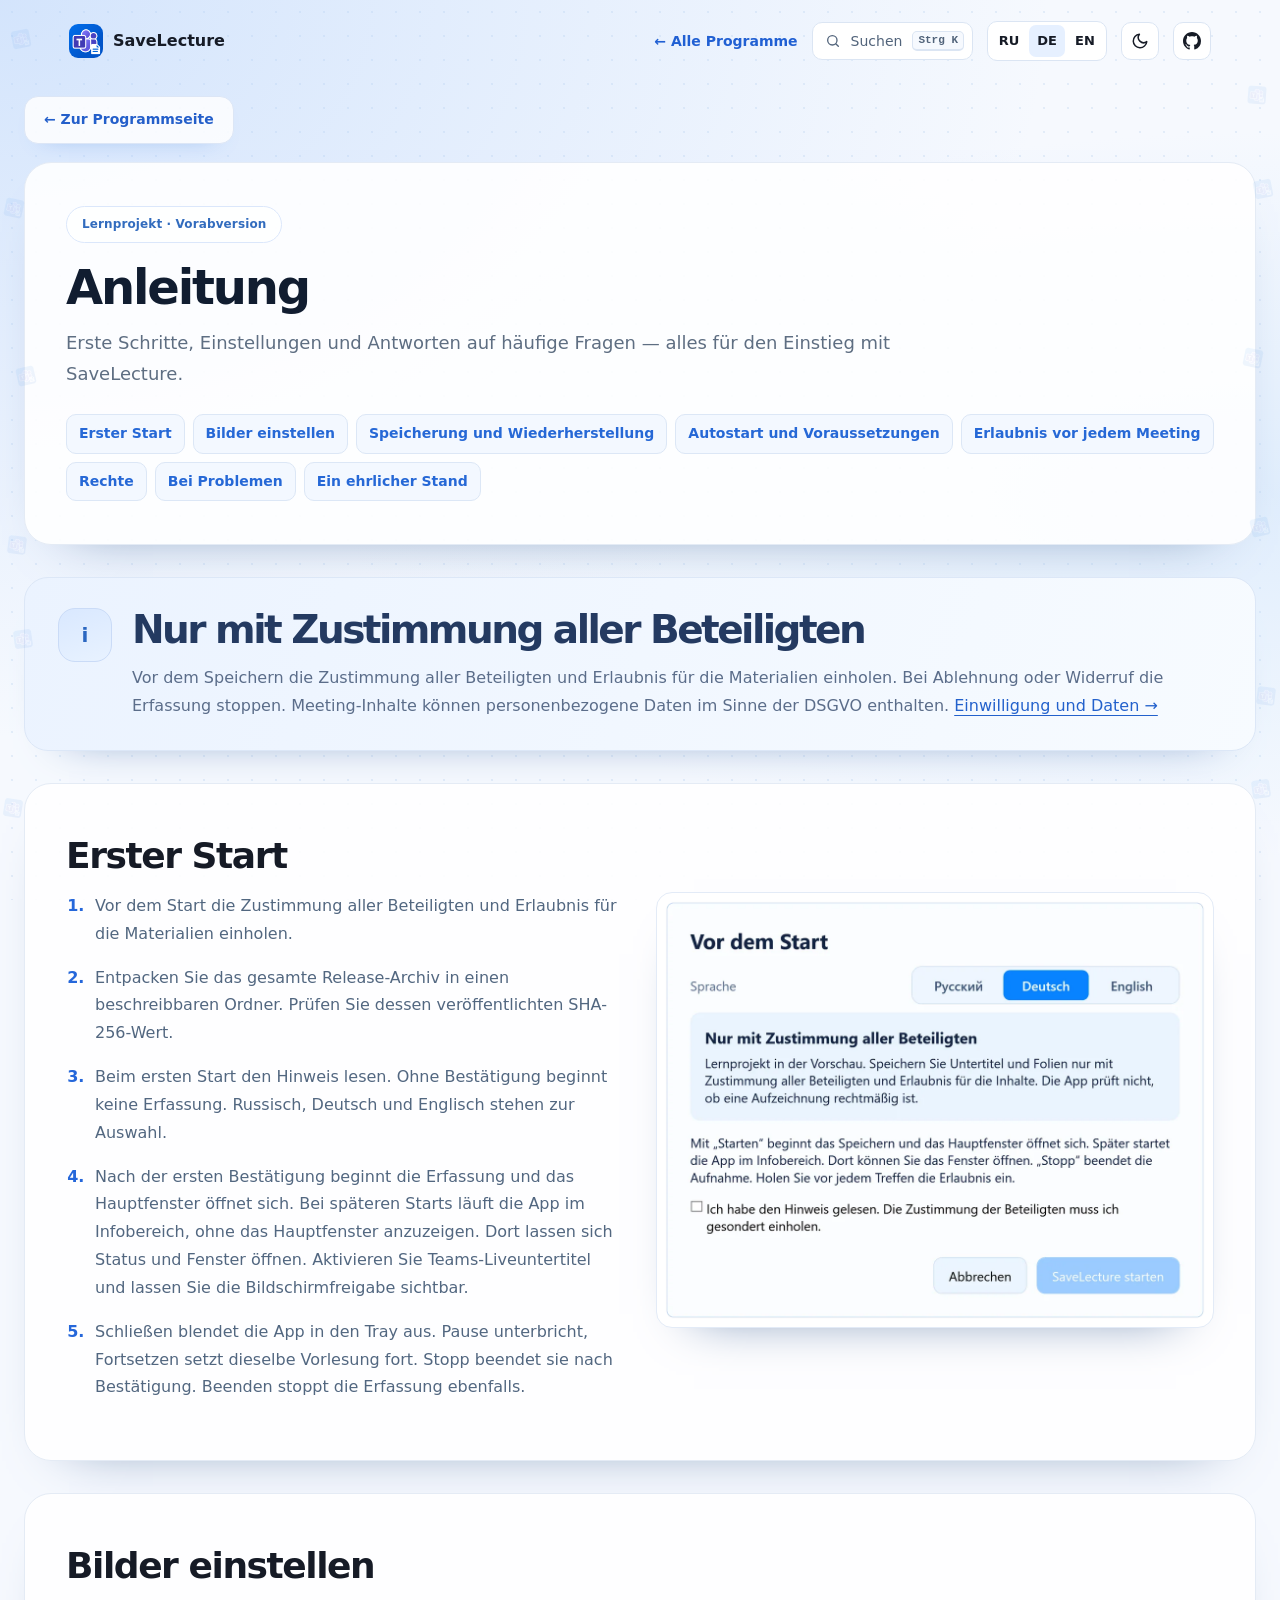
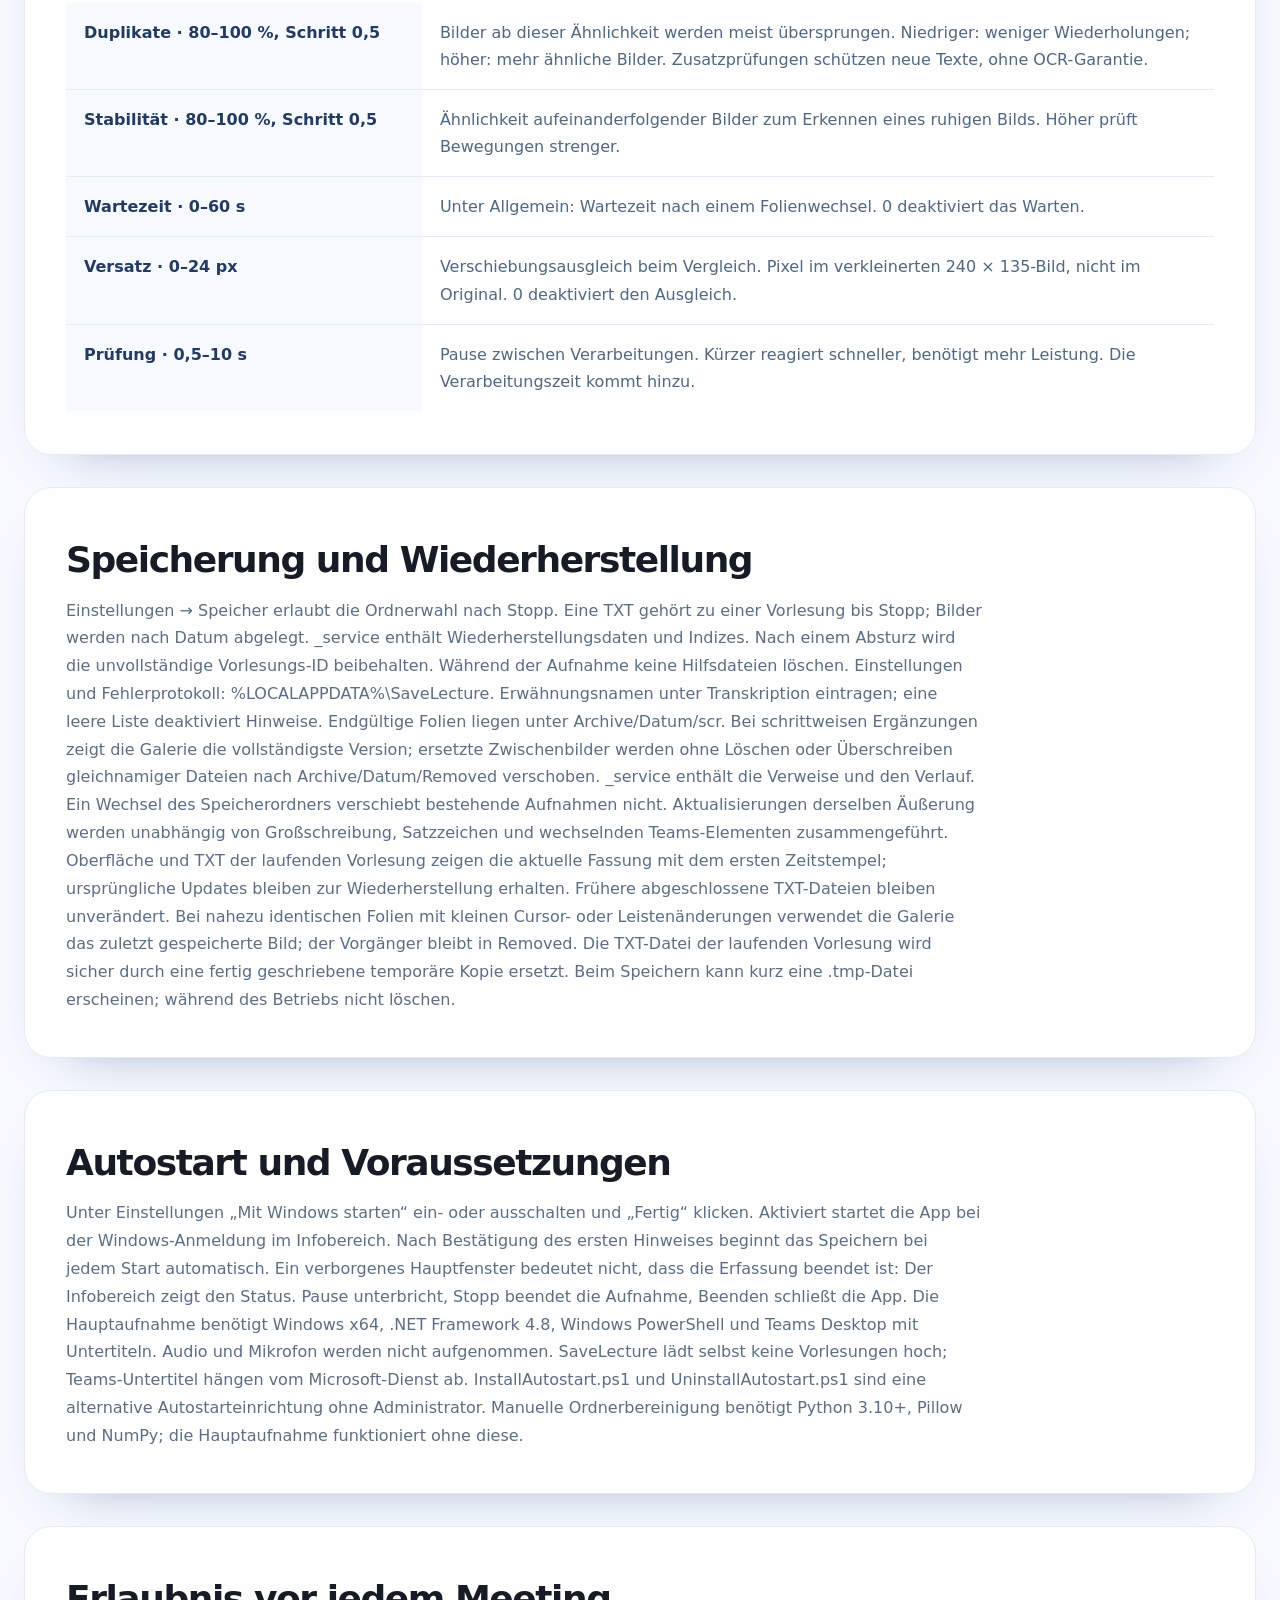
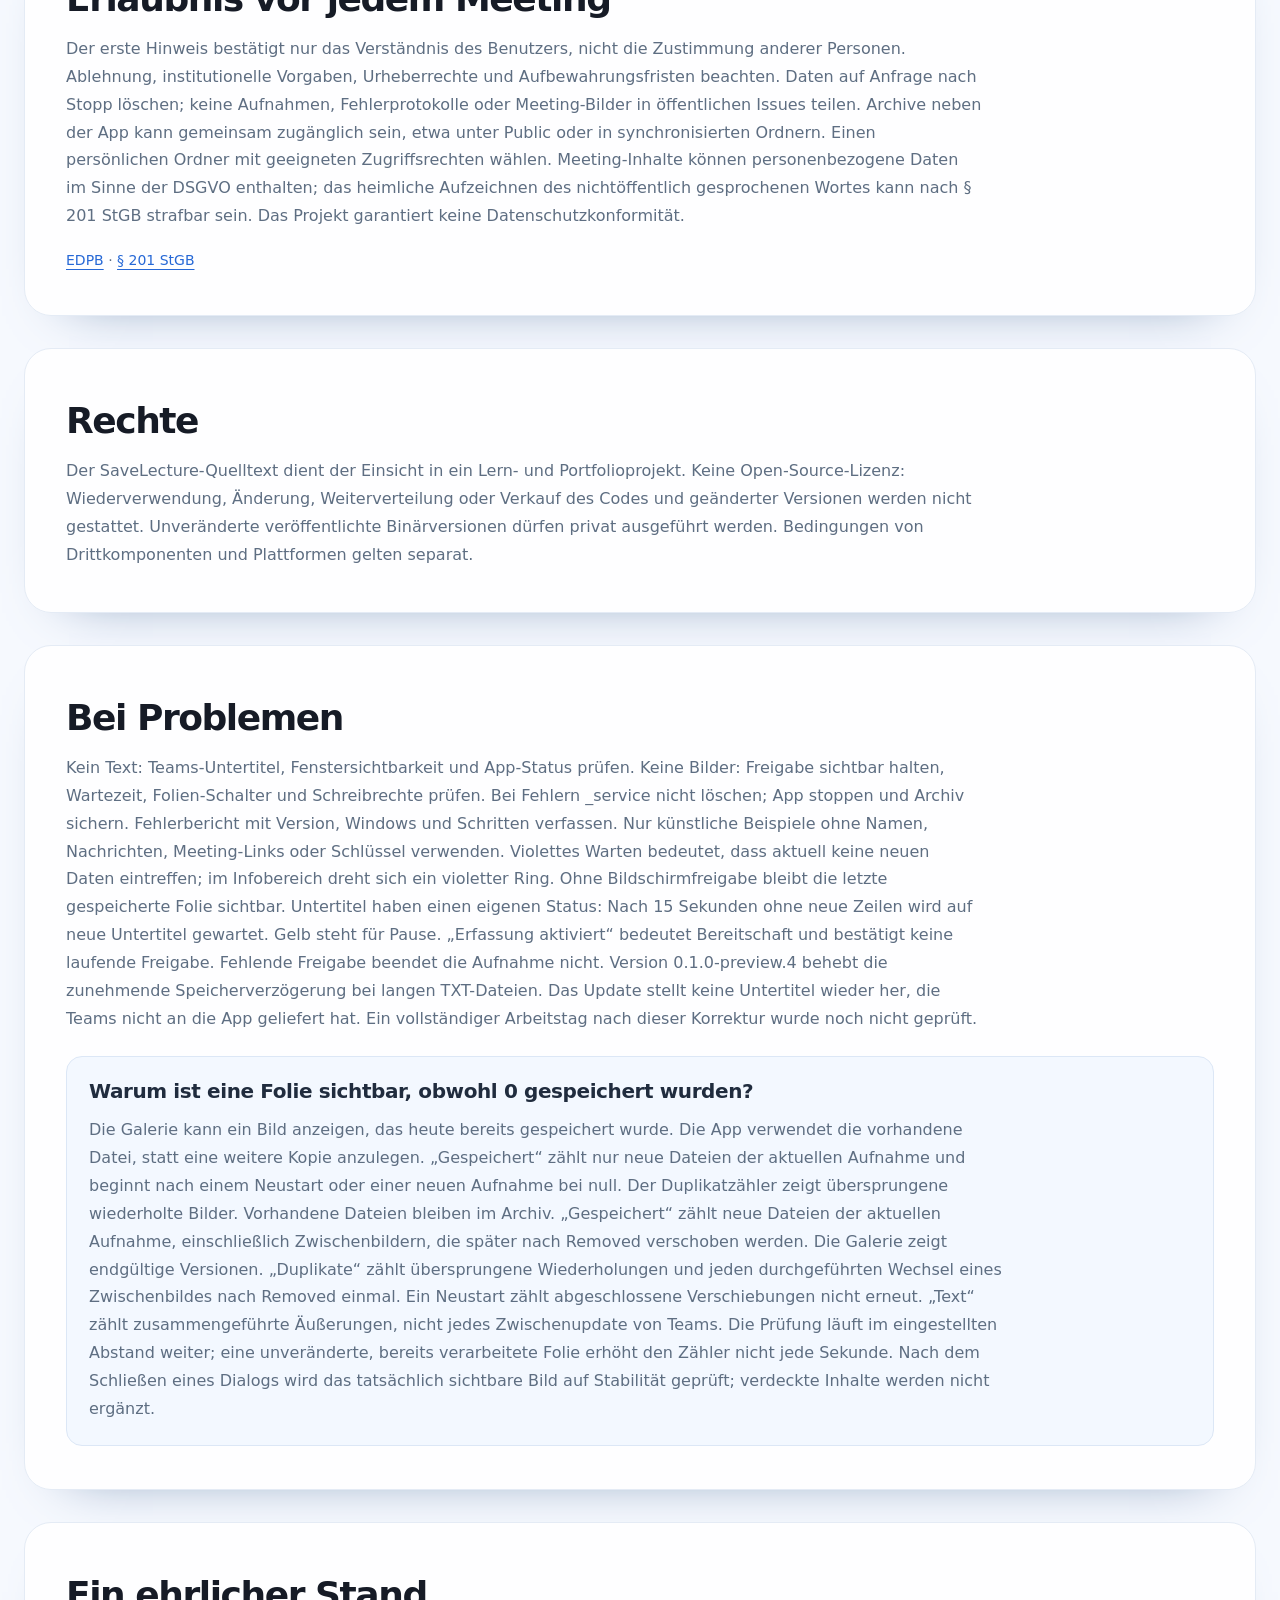
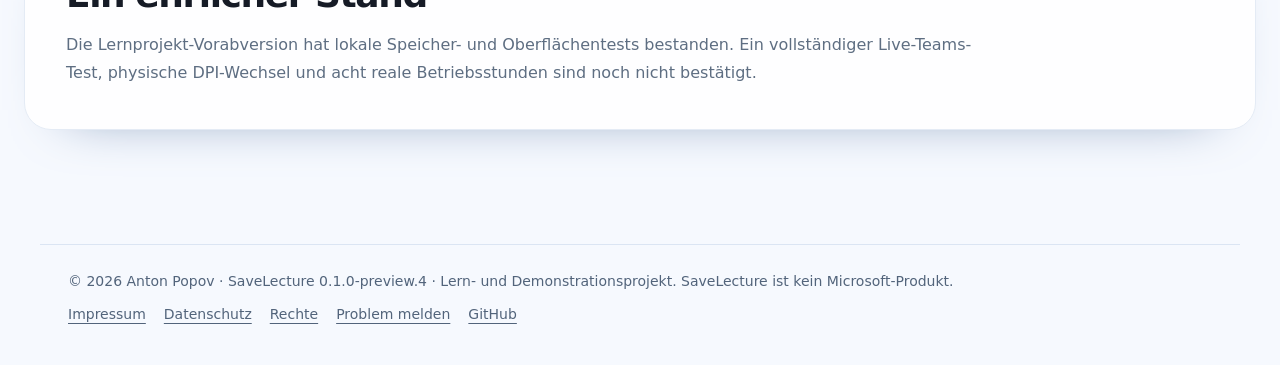
==== commit 8243d254: "Website: clearer preview badge, grey text contrast 4.5:1+" ====
--- a/website/Guide-de.html
+++ b/website/Guide-de.html
@@ -2,10 +2,10 @@
 <html lang="de"><head><meta charset="utf-8"><meta name="viewport" content="width=device-width,initial-scale=1"><meta name="color-scheme" content="light dark"><meta name="description" content="Teams-Untertitel und Folien an einem Ort. SaveLecture speichert erlaubte Lernmaterialien, damit Sie sie später in Ruhe nachlesen können."><title>SaveLecture — Anleitung</title>
 <link rel="icon" href="assets/icon.png">
 <script src="assets/kit/kit-theme.js"></script>
-<link rel="stylesheet" href="assets/kit/kit.css?v=2026.11.06-2">
-<link rel="stylesheet" href="site.css?v=7d92232aeaea">
-<script src="assets/kit/programs.js?v=2026.11.06-2" defer></script>
-<script src="assets/kit/kit.js?v=2026.11.06-2" defer></script>
+<link rel="stylesheet" href="assets/kit/kit.css?v=2026.11.06-3">
+<link rel="stylesheet" href="site.css?v=1bc2aa8be1a2">
+<script src="assets/kit/programs.js?v=2026.11.06-3" defer></script>
+<script src="assets/kit/kit.js?v=2026.11.06-3" defer></script>
 </head>
 <body class="ppk-page">
 <a class="ppk-skip" href="#main">Zum Inhalt</a>
--- a/website/assets/kit/kit.css
+++ b/website/assets/kit/kit.css
@@ -173,6 +173,7 @@
 .ppk-phead{display:flex;align-items:center;border-bottom:1px solid var(--ppk-line)}
 .ppk-palette-input{flex:1;min-width:0;padding:16px 18px;border:0;background:transparent;color:var(--ppk-ink);font:inherit;font-size:17px;outline:none}
 .ppk-palette-input::placeholder{color:var(--ppk-muted);opacity:1}
+.ppk-overlay .ppk-palette-input:focus-visible{outline:none}
 .ppk-phead:focus-within{box-shadow:inset 0 -2px 0 var(--ppk-focus)}
 .ppk-pclose{margin-right:12px;padding:6px 8px;border:1px solid var(--ppk-line);border-radius:7px;background:var(--ppk-bg);color:var(--ppk-muted);font:600 12px/1 var(--ppk-mono);cursor:pointer}
 .ppk-plist{max-height:min(420px,55vh);margin:0;padding:6px;overflow:auto;list-style:none}
--- a/website/site.css
+++ b/website/site.css
@@ -46,40 +46,40 @@
 
 :root{color-scheme:light;--focus:#78b6f5;--ink:#161b26;--muted:#67788d;--blue:#276ce6}
 body.ppk-page{font:16px/1.7 -apple-system,BlinkMacSystemFont,"SF Pro Display","Segoe UI",system-ui,sans-serif;color:var(--ink);background:radial-gradient(ellipse at 0% 0%,rgba(174,206,250,.48),transparent 58%),radial-gradient(ellipse at 100% 55%,rgba(183,216,250,.35),transparent 52%),radial-gradient(rgba(117,162,219,.15) .8px,transparent .8px),#f6f9fe;background-size:100% 100%,100% 100%,24px 24px,auto;background-repeat:no-repeat,no-repeat,repeat,no-repeat;background-attachment:fixed}
-a{color:#276bdd}
+a{color:#2668d6}
 
 .hero{padding:38px 40px 28px;border:1px solid rgba(255,255,255,.98);border-radius:37px;background:radial-gradient(circle at 83% -10%,#d4e5ff,transparent 39%),radial-gradient(circle at -8% 90%,#eee9ff,transparent 36%),linear-gradient(140deg,#fff 10%,#eef5ff 100%);box-shadow:0 34px 66px -49px #648dc7}
 .hero::after{content:"";position:absolute;right:-100px;top:-120px;width:510px;height:510px;border-radius:50%;border:1px solid rgba(92,145,232,.10);box-shadow:0 0 0 75px rgba(90,143,232,.035),0 0 0 150px rgba(90,143,232,.02)}
-.eyebrow{padding:9px 15px;border:1px solid #dbe7fb;border-radius:99px;background:rgba(255,255,255,.73);color:#3674cc;letter-spacing:.01em}
+.eyebrow{padding:9px 15px;border:1px solid #dbe7fb;border-radius:99px;background:rgba(255,255,255,.73);color:#326cbe;letter-spacing:.01em}
 h1{max-width:940px;color:#111d30;font-size:clamp(42px,4.5vw,60px);font-weight:810;letter-spacing:-.075em}
 h1 span{color:#3877df;background:linear-gradient(95deg,#235dca,#6e93e9);background-clip:text;-webkit-background-clip:text;-webkit-text-fill-color:transparent}
-.lead{color:#61738d}
+.lead{color:#5d6e87}
 .button{background:rgba(255,255,255,.84);border:1px solid #dce6f6;border-radius:14px;color:#245fca;box-shadow:0 9px 23px -20px #3d7cdd}
 .button:hover{background:#fff;color:#1e59bc}
 .button.primary{background:#276def;border-color:#276def;color:#fff;box-shadow:0 16px 28px -18px #286fe9}
 .button.primary:hover{background:#1c5ed7;color:#fff}
-.note{color:#7b8ca4}
+.note{color:#606d80}
 .screen-wrap{padding:15px 15px 11px;border-radius:25px;border:1px solid rgba(200,215,240,.8);background:rgba(255,255,255,.73);box-shadow:0 24px 51px -37px #668bc0}
 .screen-wrap img{border-radius:0;background:transparent}
-.caption{margin:14px 4px 2px;color:#7889a0}
+.caption{margin:14px 4px 2px;color:#606e80}
 .section{padding:43px 41px;border-radius:27px;border:1px solid #e4ebf5;background:rgba(255,255,255,.9);box-shadow:0 25px 55px -45px #637fa7}
-.kicker{color:#437cd0}
+.kicker{color:#3b6db7}
 h2{font-size:clamp(32px,4.05vw,48px);font-weight:780;letter-spacing:-.065em}
 .card{padding:26px 24px 27px;border-radius:23px;border:1px solid #e8edf6;background:linear-gradient(160deg,#fafcff,#f3f7fd)}
 .number{width:44px;height:44px;border-radius:14px;margin-bottom:20px;color:#2e6bc8;background:linear-gradient(145deg,#d9e9ff,#eaf2ff);border:1px solid #d6e5fb}
 h3{font-size:21px;font-weight:740;color:#202c3e}
-.card p,.section p,.details p{color:#697a90}
+.card p,.section p,.details p{color:#5e6e82}
 .consent{padding:30px 33px;border-radius:24px;border:1px solid #dce7f7;background:linear-gradient(110deg,#ebf3ff,#f7fbff);box-shadow:0 24px 48px -42px #5e82b6}
 .consent h2{font-size:clamp(28px,3.2vw,39px);color:#243a61}
-.consent p{color:#5f7290}
+.consent p{color:#5b6d8a}
 .consent a{color:#2361cc}
 .shield{width:54px;height:54px;border-radius:17px;background:linear-gradient(160deg,#d9e8ff,#e8f2ff);border:1px solid #cadbf7;color:#2b67c1}
 .settings-shot{display:block;min-width:0;padding:8px;border:1px solid #e3ebf7;border-radius:16px;background:#fff;box-shadow:0 24px 50px -38px #627fa9}
 .split img{border:0;border-radius:0;background:transparent}
 .split .button{margin-top:0;background:#eff5ff}
 .details{border:1px solid #e4ebf5;background:#f6f9fe;border-radius:19px}
-footer .footer-inner{padding-top:24px;border-top:1px solid #e1e9f4;color:#8190a3}
-footer a{color:#6980a1}
+footer .footer-inner{padding-top:24px;border-top:1px solid #e1e9f4;color:#626d7c}
+footer a{color:#5a6e8a}
 @media(max-width:650px){.hero{border-radius:25px}h1{font-size:clamp(43px,10.6vw,62px)}.screen-wrap{padding:10px 10px 7px;border-radius:19px}.section{border-radius:22px}.card{padding:22px 20px;border-radius:18px}}
 
 /* Keep native window proportions and a compact first screen. */
@@ -99,7 +99,7 @@
 .guide-steps{display:grid;grid-template-columns:minmax(0,1fr) minmax(0,1fr);gap:32px;align-items:start}
 .guide-steps ol{margin:0;padding-left:24px;color:#526780}
 .guide-steps li{padding-left:5px;margin-bottom:16px;line-height:1.74}
-.guide-steps li::marker{color:#276ce6;font-weight:750}
+.guide-steps li::marker{color:#2567da;font-weight:750}
 .guide .settings-shot img{width:100%}
 .settings-table{width:100%;border-collapse:collapse;text-align:left;color:#526780;font-size:16px}
 .settings-table th,.settings-table td{padding:16px 18px;border-bottom:1px solid #e4ebf5;vertical-align:top;overflow-wrap:anywhere}
